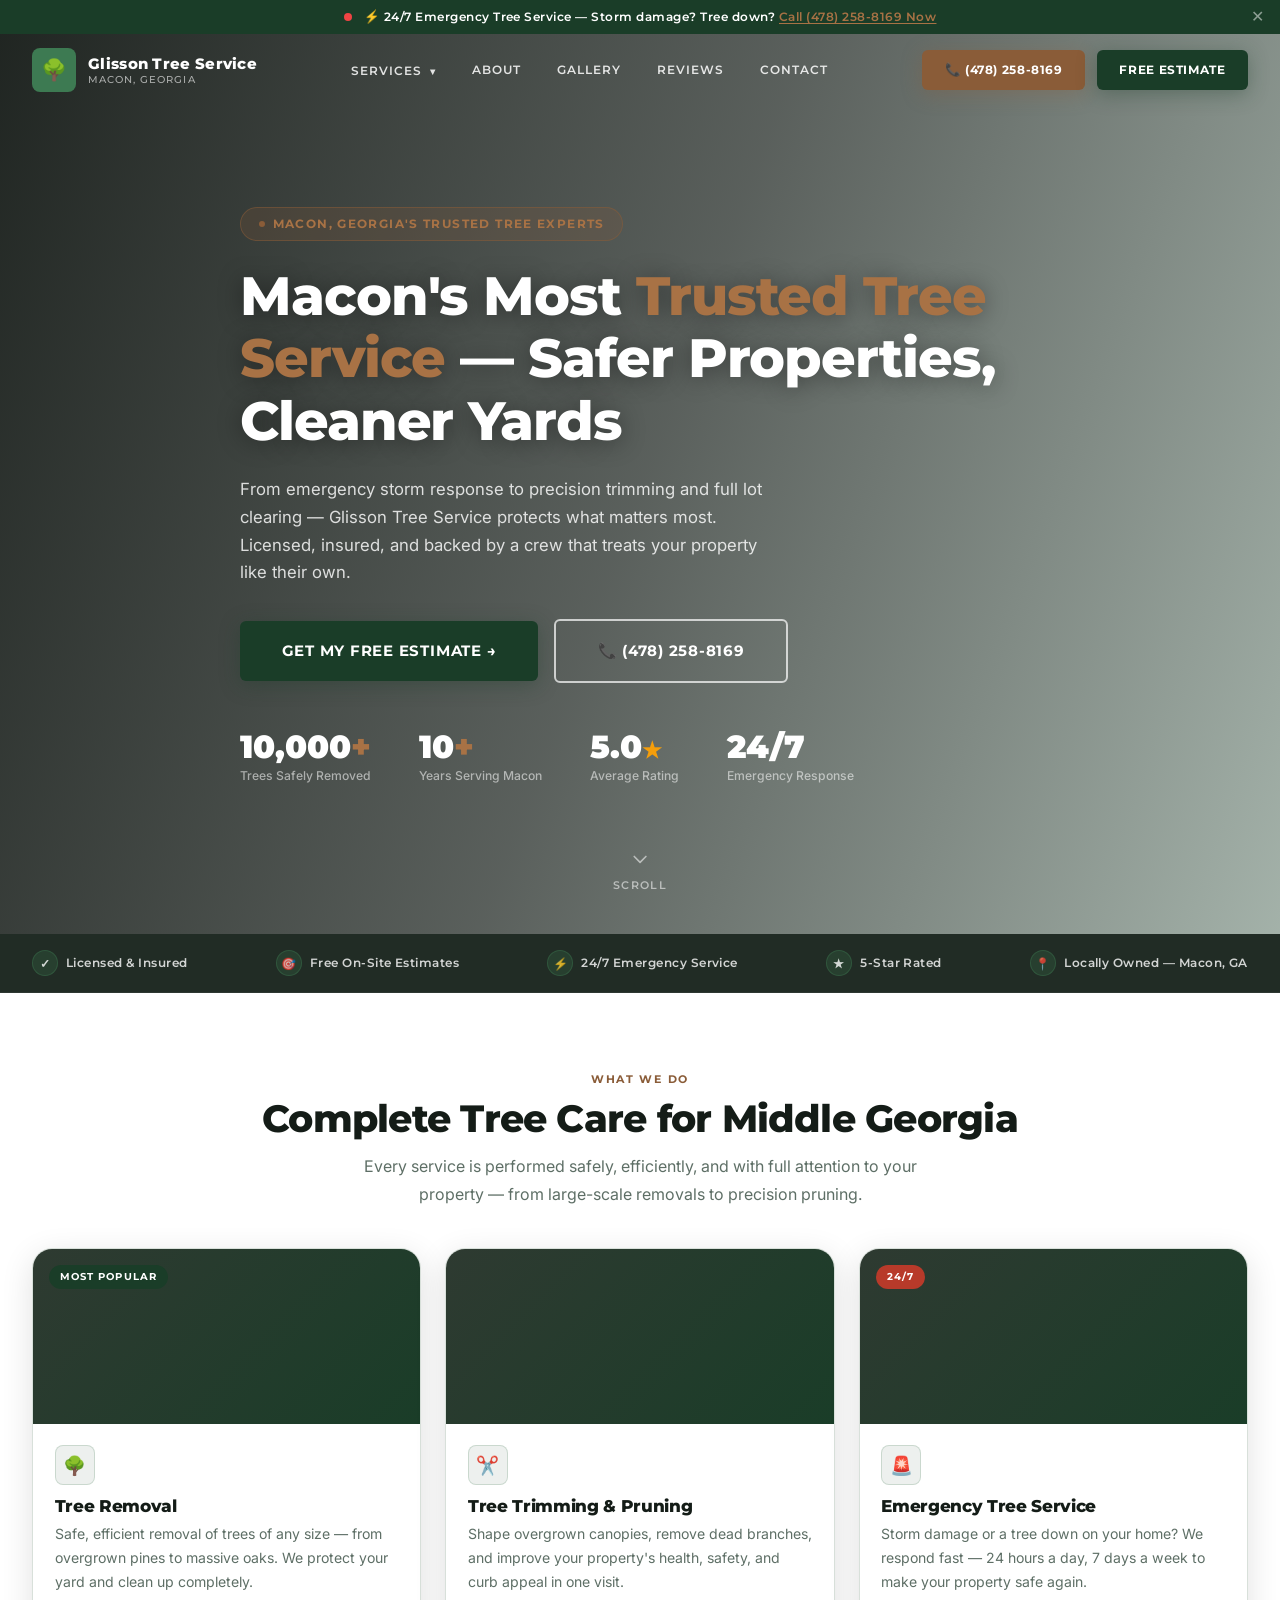
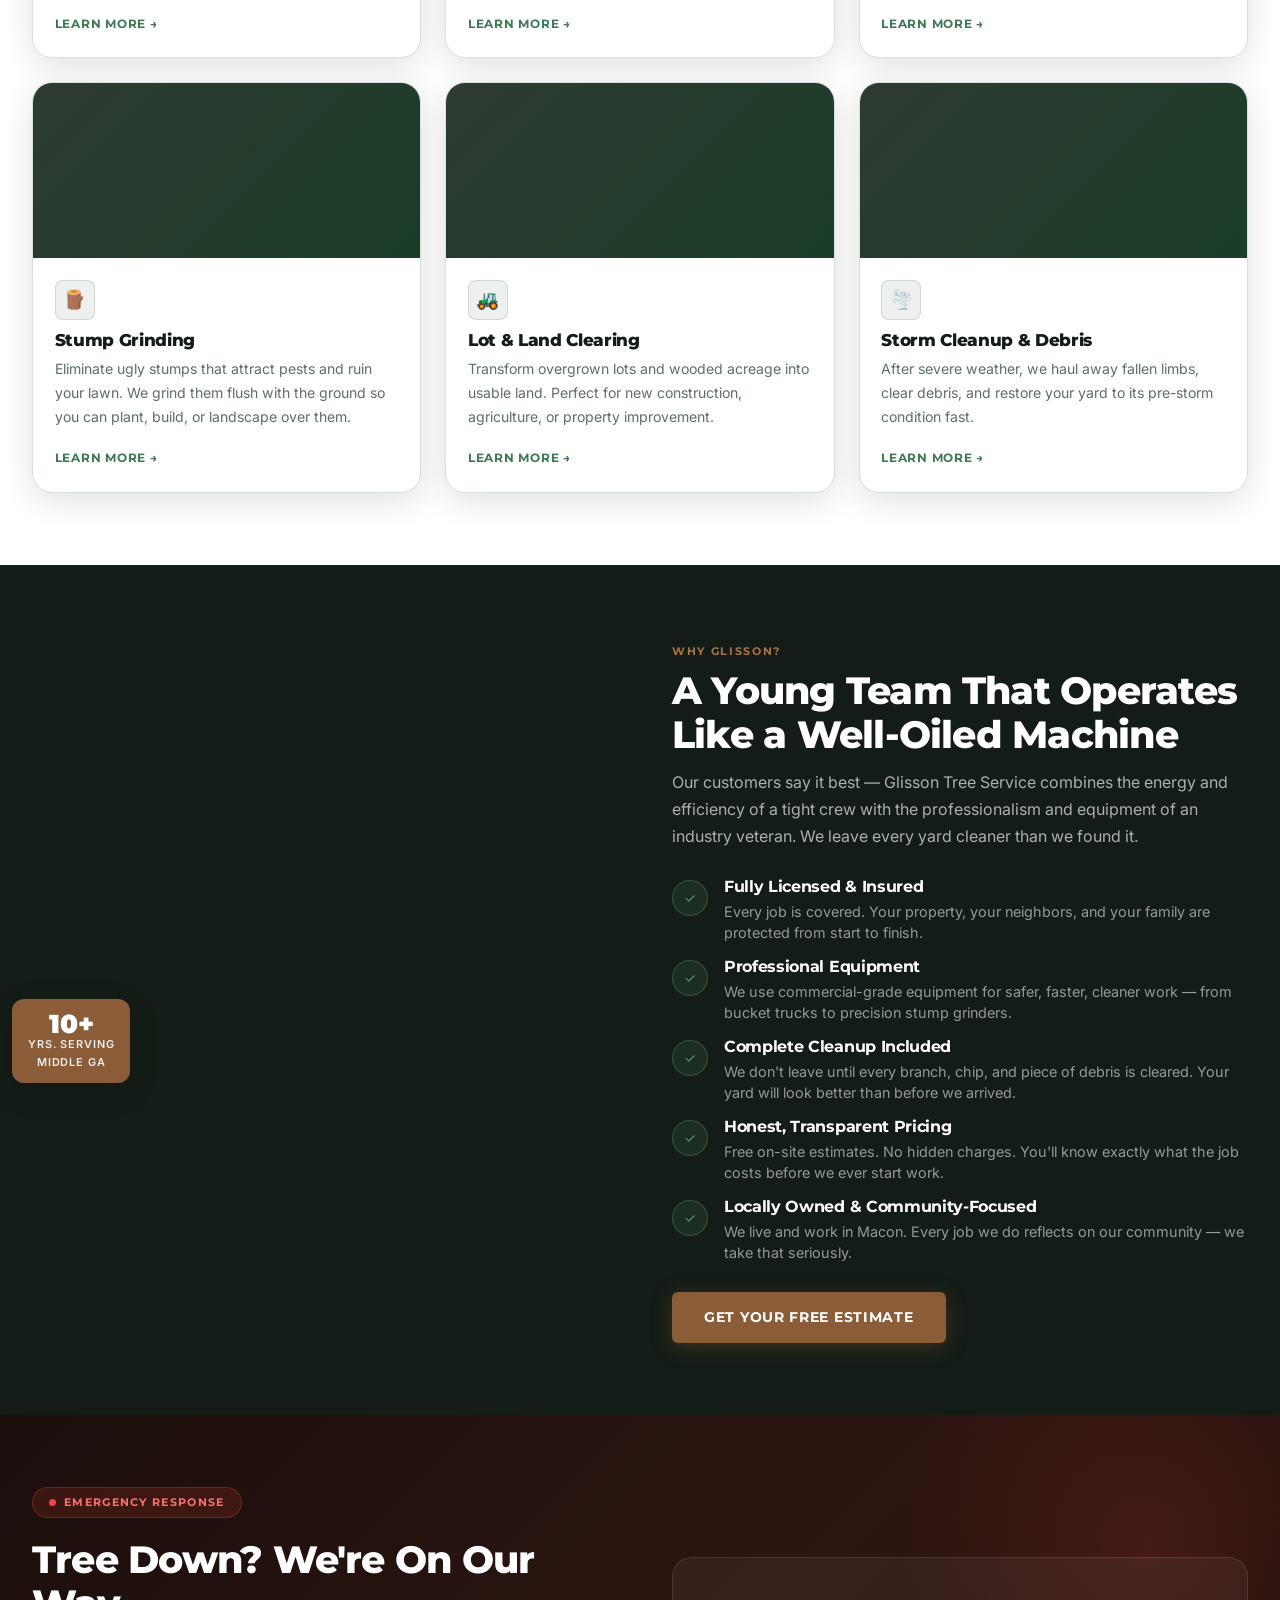
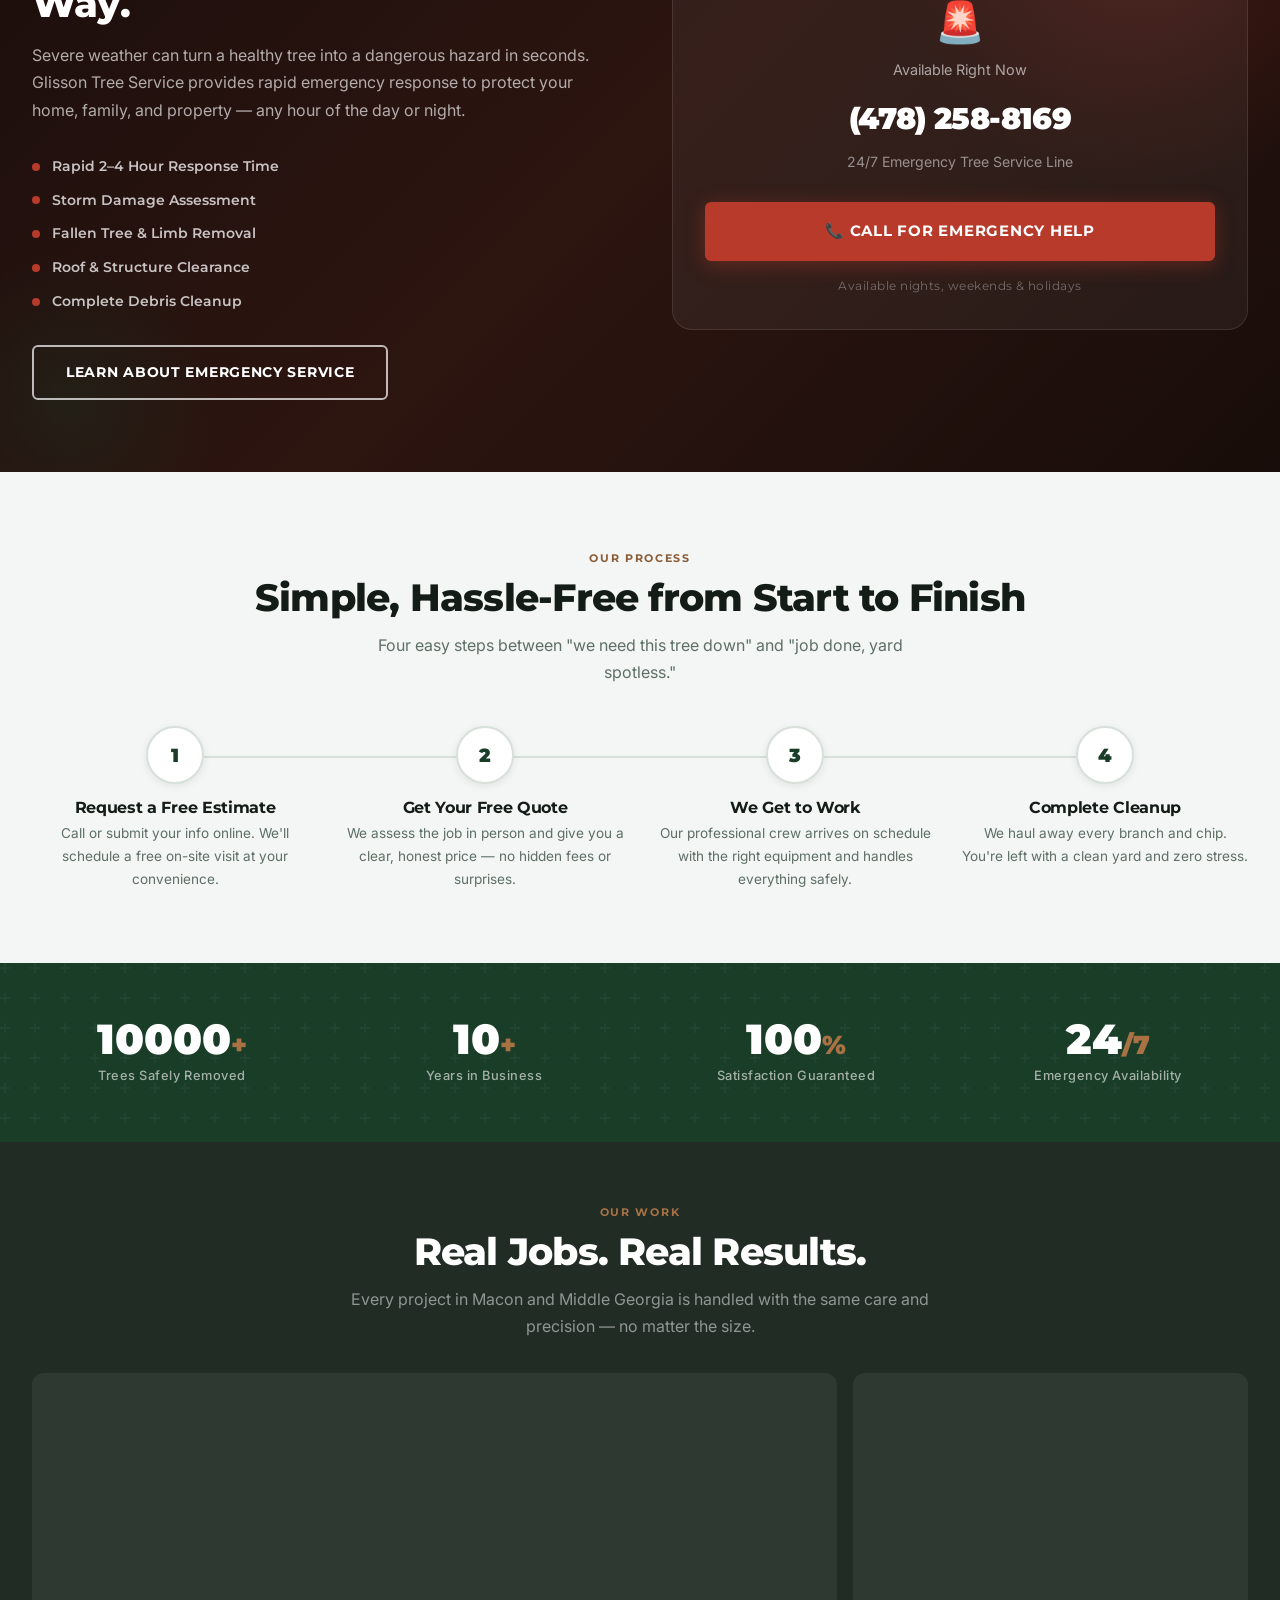
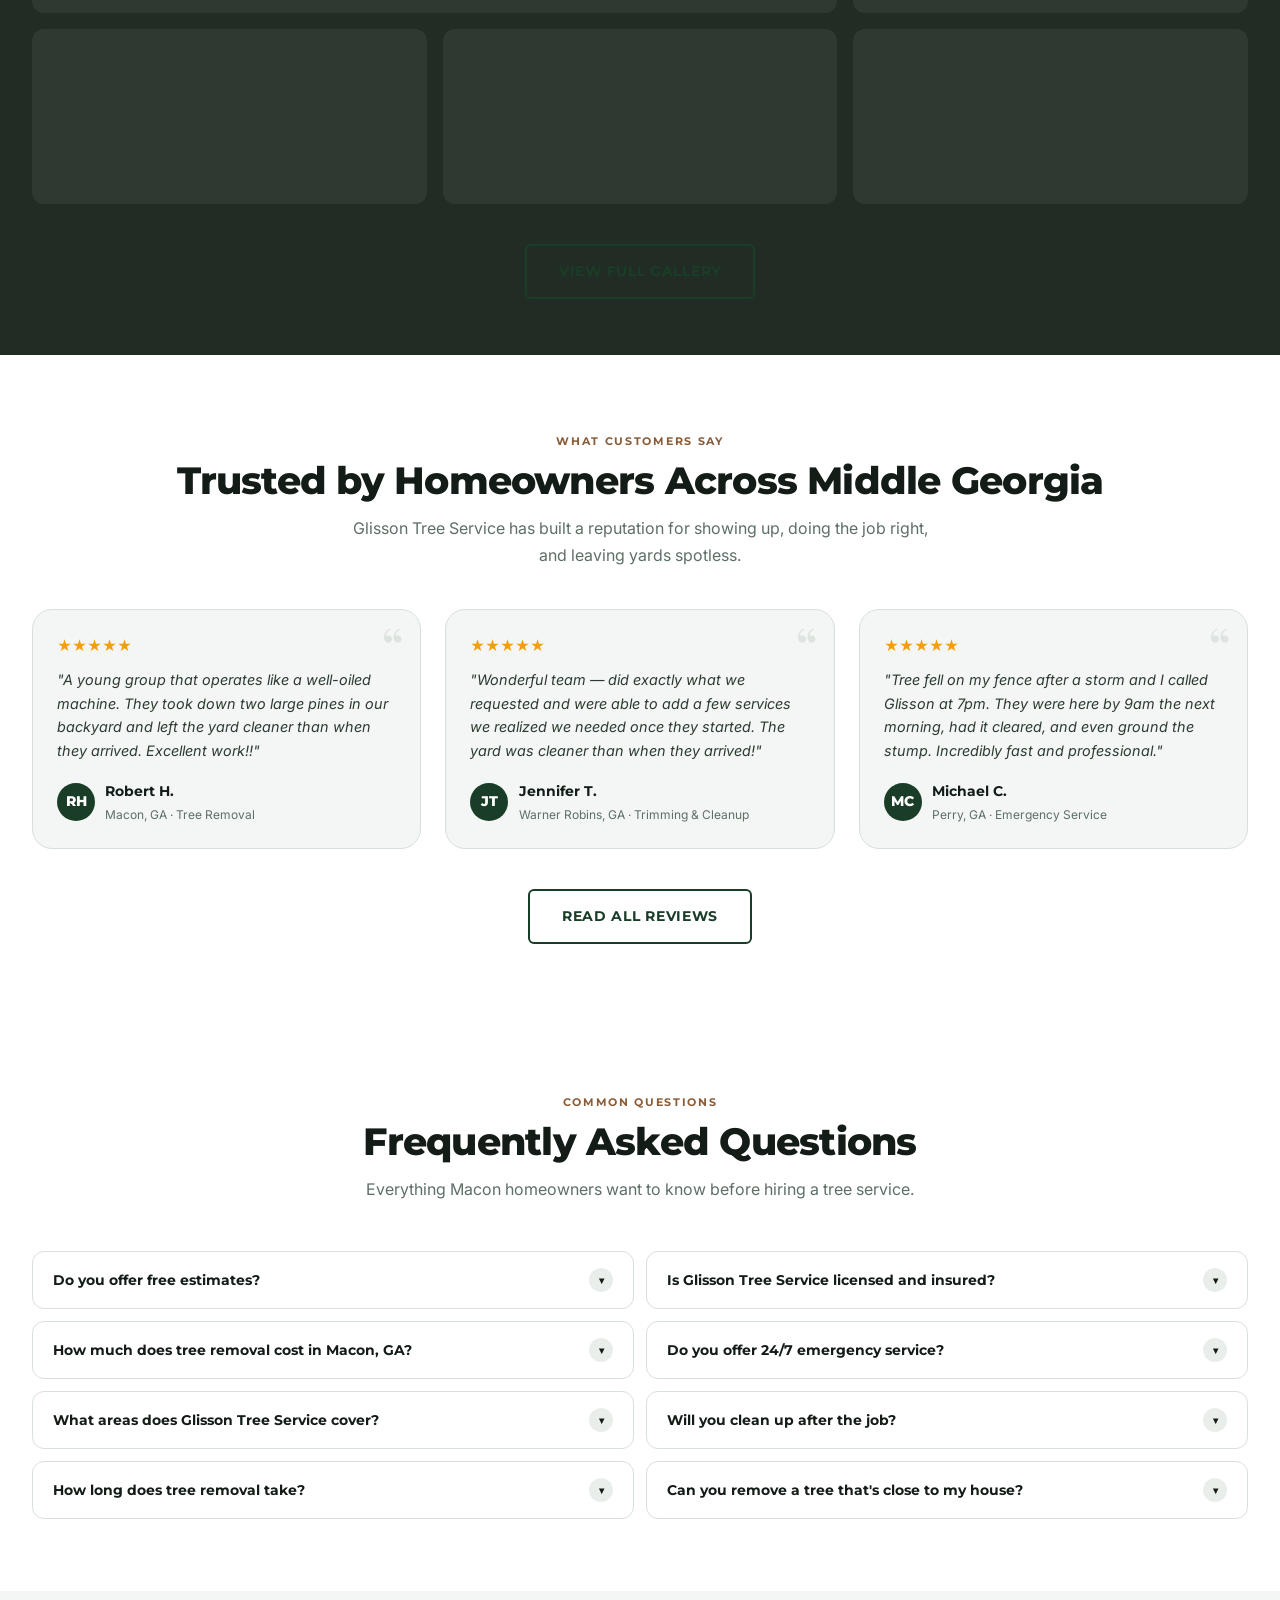
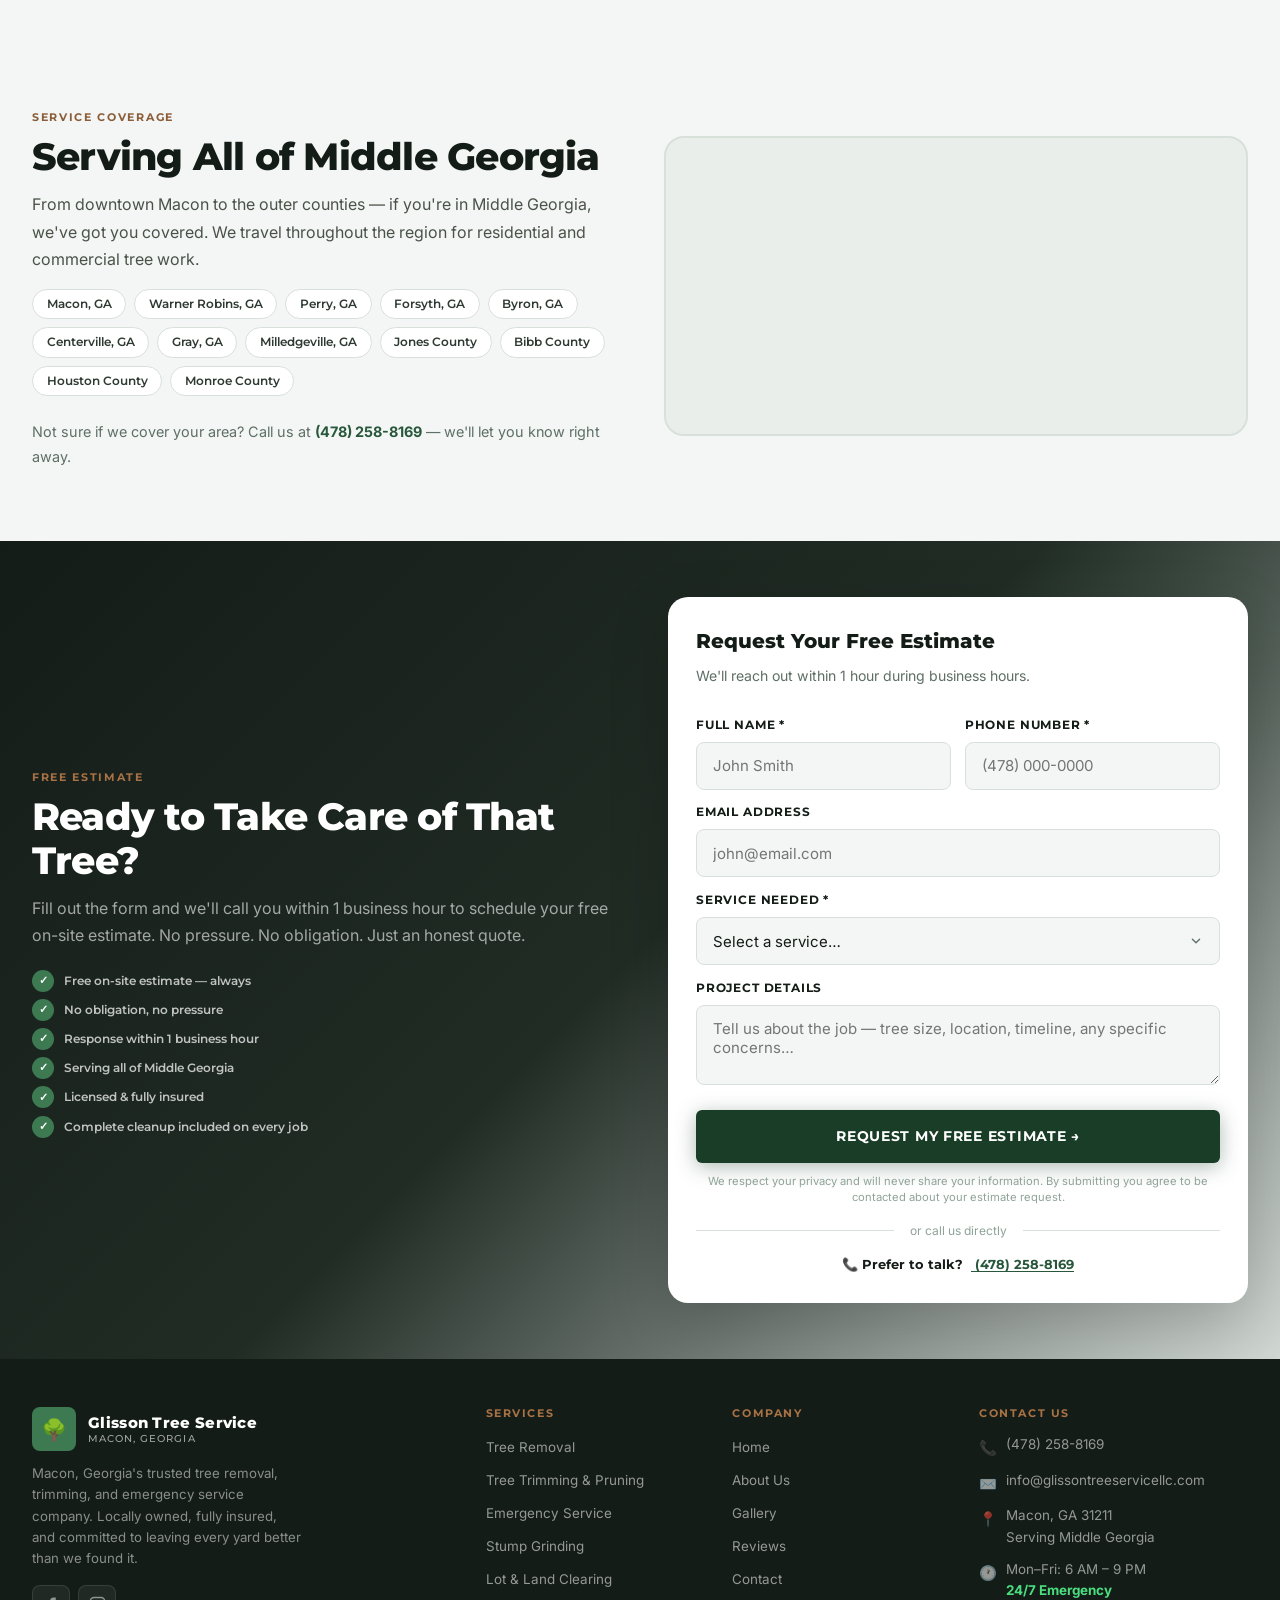
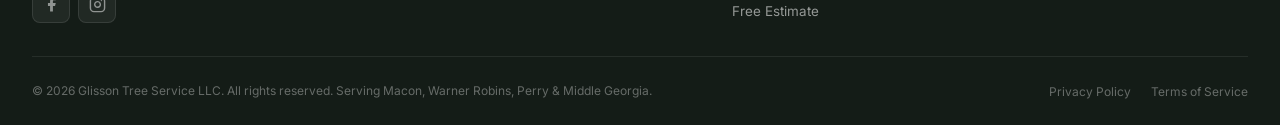
==== index.html @ 8ba515f8 "Update stats: 10+ years in business, 10,000+ trees removed Co-Authored-By: Claude Sonnet 4.6 <norepl" ====
<!DOCTYPE html>
<html lang="en">
<head>
  <meta charset="UTF-8" />
  <meta name="viewport" content="width=device-width, initial-scale=1.0" />
  <title>Glisson Tree Service | Macon GA Tree Removal & Trimming</title>
  <meta name="description" content="Macon GA's trusted tree removal, trimming, stump grinding & 24/7 emergency service. Licensed & insured. Free estimates. Call (478) 258-8169." />
  <meta name="keywords" content="tree service Macon GA, tree removal Macon, tree trimming Macon Georgia, stump grinding Macon, emergency tree service Macon, lot clearing Macon GA, Glisson Tree Service" />
  <link rel="canonical" href="https://glissontreeservicellc.com/" />

  <!-- Open Graph -->
  <meta property="og:title"       content="Glisson Tree Service | Macon, GA" />
  <meta property="og:description" content="Expert tree removal, trimming, stump grinding & 24/7 emergency service across Macon and Middle Georgia. Free estimates." />
  <meta property="og:type"        content="website" />
  <meta property="og:url"         content="https://glissontreeservicellc.com/" />
  <meta property="og:image"       content="https://images.unsplash.com/photo-1441974231531-c6227db76b6e?auto=format&fit=crop&w=1200&q=80" />

  <!-- Preconnect & Preload -->
  <link rel="preconnect" href="https://fonts.googleapis.com" />
  <link rel="preconnect" href="https://fonts.gstatic.com" crossorigin />
  <link rel="preconnect" href="https://images.unsplash.com" />
  <link rel="preload" as="image" href="https://images.unsplash.com/photo-1441974231531-c6227db76b6e?auto=format&fit=crop&w=1920&q=80" />
  <link href="https://fonts.googleapis.com/css2?family=Montserrat:wght@400;500;600;700;800;900&family=Inter:wght@300;400;500;600&family=Playfair+Display:ital,wght@0,700;1,700&display=swap" rel="stylesheet" />
  <link rel="stylesheet" href="styles.css" />

  <!-- Favicon -->
  <link rel="icon" href="data:image/svg+xml,<svg xmlns='http://www.w3.org/2000/svg' viewBox='0 0 32 32'><rect width='32' height='32' rx='6' fill='%231a3d28'/><text y='24' x='5' font-size='22'>🌳</text></svg>" />

  <!-- LocalBusiness + FAQ Schema -->
  <script type="application/ld+json">
  {
    "@context": "https://schema.org",
    "@graph": [
      {
        "@type": "LocalBusiness",
        "@id": "https://glissontreeservicellc.com/#business",
        "name": "Glisson Tree Service",
        "description": "Professional tree removal, trimming, stump grinding, lot clearing, and 24/7 emergency tree service serving Macon, Georgia and surrounding Middle Georgia communities.",
        "telephone": "+14782588169",
        "email": "info@glissontreeservicellc.com",
        "url": "https://glissontreeservicellc.com",
        "address": {
          "@type": "PostalAddress",
          "addressLocality": "Macon",
          "addressRegion": "GA",
          "postalCode": "31211",
          "addressCountry": "US"
        },
        "geo": { "@type": "GeoCoordinates", "latitude": 32.8407, "longitude": -83.6324 },
        "areaServed": ["Macon, GA","Warner Robins, GA","Perry, GA","Forsyth, GA","Byron, GA","Centerville, GA","Jones County, GA","Bibb County, GA","Houston County, GA","Monroe County, GA"],
        "openingHoursSpecification": [
          {"@type": "OpeningHoursSpecification","dayOfWeek":["Monday","Tuesday","Wednesday","Thursday","Friday"],"opens":"06:00","closes":"21:00"}
        ],
        "priceRange": "$$",
        "aggregateRating": { "@type": "AggregateRating", "ratingValue": "5.0", "reviewCount": "47", "bestRating": "5" },
        "hasOfferCatalog": {
          "@type": "OfferCatalog",
          "name": "Tree Services",
          "itemListElement": [
            {"@type":"Offer","itemOffered":{"@type":"Service","name":"Tree Removal","url":"https://glissontreeservicellc.com/tree-removal.html"}},
            {"@type":"Offer","itemOffered":{"@type":"Service","name":"Tree Trimming & Pruning","url":"https://glissontreeservicellc.com/tree-trimming.html"}},
            {"@type":"Offer","itemOffered":{"@type":"Service","name":"Emergency Tree Service","url":"https://glissontreeservicellc.com/emergency-tree-service.html"}},
            {"@type":"Offer","itemOffered":{"@type":"Service","name":"Stump Grinding","url":"https://glissontreeservicellc.com/stump-grinding.html"}},
            {"@type":"Offer","itemOffered":{"@type":"Service","name":"Lot & Land Clearing","url":"https://glissontreeservicellc.com/lot-clearing.html"}}
          ]
        }
      },
      {
        "@type": "FAQPage",
        "mainEntity": [
          {"@type":"Question","name":"Does Glisson Tree Service offer free estimates?","acceptedAnswer":{"@type":"Answer","text":"Yes! All estimates are completely free with no obligation. We come to your property, assess the job, and provide an honest quote."}},
          {"@type":"Question","name":"Is Glisson Tree Service licensed and insured?","acceptedAnswer":{"@type":"Answer","text":"Yes, Glisson Tree Service is fully licensed and insured. Your property and family are fully protected on every job."}},
          {"@type":"Question","name":"Do you offer 24/7 emergency tree service?","acceptedAnswer":{"@type":"Answer","text":"Yes! We provide 24/7 emergency tree service for storm damage, fallen trees, and hazardous situations. Call (478) 258-8169 any time."}},
          {"@type":"Question","name":"What areas do you serve?","acceptedAnswer":{"@type":"Answer","text":"We serve Macon, Warner Robins, Perry, Forsyth, Byron, Centerville, and surrounding Bibb, Houston, Monroe, and Jones County communities."}},
          {"@type":"Question","name":"How much does tree removal cost in Macon GA?","acceptedAnswer":{"@type":"Answer","text":"Tree removal costs vary based on tree size, location, and accessibility. We offer free on-site estimates so you always get a fair, accurate price before any work begins."}}
        ]
      }
    ]
  }
  </script>
</head>
<body>

  <!-- Announcement Bar -->
  <div class="ann-bar" role="banner">
    <div class="ann-bar-inner">
      <span class="ann-emergency-dot"></span>
      <span>⚡ 24/7 Emergency Tree Service — Storm damage? Tree down? <a href="tel:+14782588169">Call (478) 258-8169 Now</a></span>
    </div>
    <button class="ann-bar-dismiss" aria-label="Dismiss announcement">✕</button>
  </div>

  <!-- Navigation -->
  <nav class="nav ann-visible" role="navigation" aria-label="Main navigation">
    <div class="nav-inner">
      <a href="index.html" class="nav-logo" aria-label="Glisson Tree Service home">
        <div class="logo-mark">🌳</div>
        <div class="logo-text">Glisson Tree Service<span>Macon, Georgia</span></div>
      </a>
      <div class="nav-links">
        <div class="nav-dropdown">
          <a href="#services" class="nav-link">Services <span class="nav-chevron">▾</span></a>
          <div class="nav-dropdown-menu">
            <a href="tree-removal.html"><span class="drop-icon">🌳</span> Tree Removal</a>
            <a href="tree-trimming.html"><span class="drop-icon">✂️</span> Tree Trimming & Pruning</a>
            <a href="emergency-tree-service.html"><span class="drop-icon">🚨</span> Emergency Tree Service</a>
            <div class="drop-divider"></div>
            <a href="stump-grinding.html"><span class="drop-icon">🪵</span> Stump Grinding</a>
            <a href="lot-clearing.html"><span class="drop-icon">🚜</span> Lot & Land Clearing</a>
          </div>
        </div>
        <a href="about.html" class="nav-link">About</a>
        <a href="gallery.html" class="nav-link">Gallery</a>
        <a href="reviews.html" class="nav-link">Reviews</a>
        <a href="contact.html" class="nav-link">Contact</a>
      </div>
      <div class="nav-cta">
        <a href="tel:+14782588169" class="btn btn-call btn-sm">📞 (478) 258-8169</a>
        <a href="#quote" class="btn btn-primary btn-sm">Free Estimate</a>
      </div>
      <button class="hamburger" aria-label="Open menu" aria-expanded="false">
        <span></span><span></span><span></span>
      </button>
    </div>
  </nav>

  <!-- Mobile Menu -->
  <div class="mobile-menu" role="dialog" aria-label="Navigation menu">
    <button class="mobile-menu-close" aria-label="Close menu">✕</button>
    <a href="index.html">Home</a>
    <div class="mobile-menu-divider"></div>
    <div class="mobile-menu-services">
      <a href="tree-removal.html">Tree Removal</a>
      <a href="tree-trimming.html">Tree Trimming</a>
      <a href="emergency-tree-service.html">Emergency Service</a>
      <a href="stump-grinding.html">Stump Grinding</a>
      <a href="lot-clearing.html">Lot Clearing</a>
    </div>
    <div class="mobile-menu-divider"></div>
    <a href="about.html">About</a>
    <a href="gallery.html">Gallery</a>
    <a href="reviews.html">Reviews</a>
    <a href="contact.html">Contact</a>
    <div class="mobile-menu-divider"></div>
    <a href="tel:+14782588169" class="btn btn-call">📞 (478) 258-8169</a>
    <a href="#quote" class="btn btn-primary">Get Free Estimate</a>
  </div>

  <!-- Sticky Mobile Bar -->
  <div class="sticky-mobile" aria-label="Quick contact bar">
    <a href="tel:+14782588169" class="btn btn-call">📞 Call Now</a>
    <a href="#quote"           class="btn btn-primary">Free Estimate →</a>
  </div>

  <main>

  <!-- ═══════ HERO ═══════ -->
  <section class="hero" aria-label="Hero — Glisson Tree Service">
    <div class="hero-bg" style="background-image:url('https://images.unsplash.com/photo-1441974231531-c6227db76b6e?auto=format&fit=crop&w=1920&q=80')"></div>
    <div class="hero-overlay"></div>
    <div class="hero-content">
      <div class="hero-badge">Macon, Georgia's Trusted Tree Experts</div>
      <h1>Macon's Most <em>Trusted Tree Service</em> — Safer Properties, Cleaner Yards</h1>
      <p class="hero-sub">From emergency storm response to precision trimming and full lot clearing — Glisson Tree Service protects what matters most. Licensed, insured, and backed by a crew that treats your property like their own.</p>
      <div class="hero-actions">
        <a href="#quote" class="btn btn-primary btn-lg">Get My Free Estimate →</a>
        <a href="tel:+14782588169" class="btn btn-outline btn-lg">📞 (478) 258-8169</a>
      </div>
      <div class="hero-stats">
        <div>
          <div class="stat-num">10,000<span style="color:var(--bark-light)">+</span></div>
          <div class="stat-label">Trees Safely Removed</div>
        </div>
        <div>
          <div class="stat-num">10<span style="color:var(--bark-light)">+</span></div>
          <div class="stat-label">Years Serving Macon</div>
        </div>
        <div>
          <div class="stat-num">5.0<span style="font-size:1.4rem;color:#f59e0b">★</span></div>
          <div class="stat-label">Average Rating</div>
        </div>
        <div>
          <div class="stat-num">24/7</div>
          <div class="stat-label">Emergency Response</div>
        </div>
      </div>
    </div>
    <div class="hero-scroll" aria-hidden="true">
      <svg fill="none" viewBox="0 0 24 24" stroke="currentColor"><path stroke-linecap="round" stroke-linejoin="round" stroke-width="2" d="M19 9l-7 7-7-7"/></svg>
      Scroll
    </div>
  </section>

  <!-- ═══════ TRUST BAR ═══════ -->
  <div class="trust-bar" role="region" aria-label="Trust signals">
    <div class="trust-bar-inner">
      <div class="trust-item"><div class="trust-item-icon">✓</div> Licensed &amp; Insured</div>
      <div class="trust-item"><div class="trust-item-icon">🎯</div> Free On-Site Estimates</div>
      <div class="trust-item"><div class="trust-item-icon">⚡</div> 24/7 Emergency Service</div>
      <div class="trust-item"><div class="trust-item-icon">★</div> 5-Star Rated</div>
      <div class="trust-item"><div class="trust-item-icon">📍</div> Locally Owned — Macon, GA</div>
    </div>
  </div>

  <!-- ═══════ SERVICES OVERVIEW ═══════ -->
  <section class="section" id="services">
    <div class="container">
      <div class="section-center reveal">
        <span class="section-label">What We Do</span>
        <h2 class="section-title">Complete Tree Care for Middle Georgia</h2>
        <p class="section-sub">Every service is performed safely, efficiently, and with full attention to your property — from large-scale removals to precision pruning.</p>
      </div>
      <div class="services-grid">

        <div class="service-card reveal reveal-delay-1">
          <div class="service-card-img">
            <span class="service-card-badge">Most Popular</span>
            <img src="https://images.unsplash.com/photo-1448375240586-882707db888b?auto=format&fit=crop&w=800&q=80" alt="Professional tree removal Macon GA" loading="lazy" onerror="this.style.opacity='0'" />
          </div>
          <div class="service-card-body">
            <div class="service-icon">🌳</div>
            <h3>Tree Removal</h3>
            <p>Safe, efficient removal of trees of any size — from overgrown pines to massive oaks. We protect your yard and clean up completely.</p>
            <a href="tree-removal.html" class="card-link">Learn More →</a>
          </div>
        </div>

        <div class="service-card reveal reveal-delay-2">
          <div class="service-card-img">
            <img src="https://images.unsplash.com/photo-1416879595882-3373a0480b5b?auto=format&fit=crop&w=800&q=80" alt="Tree trimming and pruning Macon GA" loading="lazy" onerror="this.style.opacity='0'" />
          </div>
          <div class="service-card-body">
            <div class="service-icon">✂️</div>
            <h3>Tree Trimming & Pruning</h3>
            <p>Shape overgrown canopies, remove dead branches, and improve your property's health, safety, and curb appeal in one visit.</p>
            <a href="tree-trimming.html" class="card-link">Learn More →</a>
          </div>
        </div>

        <div class="service-card reveal reveal-delay-3">
          <div class="service-card-img">
            <span class="service-card-badge" style="background:var(--emergency)">24/7</span>
            <img src="https://images.unsplash.com/photo-1500382017468-9049fed747ef?auto=format&fit=crop&w=800&q=80" alt="Emergency tree service Macon GA" loading="lazy" onerror="this.style.opacity='0'" />
          </div>
          <div class="service-card-body">
            <div class="service-icon">🚨</div>
            <h3>Emergency Tree Service</h3>
            <p>Storm damage or a tree down on your home? We respond fast — 24 hours a day, 7 days a week to make your property safe again.</p>
            <a href="emergency-tree-service.html" class="card-link">Learn More →</a>
          </div>
        </div>

        <div class="service-card reveal reveal-delay-1">
          <div class="service-card-img">
            <img src="https://images.unsplash.com/photo-1570129477492-45c003edd2be?auto=format&fit=crop&w=800&q=80" alt="Stump grinding service Macon GA" loading="lazy" onerror="this.style.opacity='0'" />
          </div>
          <div class="service-card-body">
            <div class="service-icon">🪵</div>
            <h3>Stump Grinding</h3>
            <p>Eliminate ugly stumps that attract pests and ruin your lawn. We grind them flush with the ground so you can plant, build, or landscape over them.</p>
            <a href="stump-grinding.html" class="card-link">Learn More →</a>
          </div>
        </div>

        <div class="service-card reveal reveal-delay-2">
          <div class="service-card-img">
            <img src="https://images.unsplash.com/photo-1568605114967-8130f3a36994?auto=format&fit=crop&w=800&q=80" alt="Lot clearing land clearing Macon GA" loading="lazy" onerror="this.style.opacity='0'" />
          </div>
          <div class="service-card-body">
            <div class="service-icon">🚜</div>
            <h3>Lot & Land Clearing</h3>
            <p>Transform overgrown lots and wooded acreage into usable land. Perfect for new construction, agriculture, or property improvement.</p>
            <a href="lot-clearing.html" class="card-link">Learn More →</a>
          </div>
        </div>

        <div class="service-card reveal reveal-delay-3">
          <div class="service-card-img">
            <img src="https://images.unsplash.com/photo-1582268611958-ebfd161ef9cf?auto=format&fit=crop&w=800&q=80" alt="Storm cleanup and debris removal Macon GA" loading="lazy" onerror="this.style.opacity='0'" />
          </div>
          <div class="service-card-body">
            <div class="service-icon">🌪️</div>
            <h3>Storm Cleanup & Debris</h3>
            <p>After severe weather, we haul away fallen limbs, clear debris, and restore your yard to its pre-storm condition fast.</p>
            <a href="emergency-tree-service.html" class="card-link">Learn More →</a>
          </div>
        </div>

      </div>
    </div>
  </section>

  <!-- ═══════ WHY GLISSON ═══════ -->
  <section class="section why-section" id="why">
    <div class="container">
      <div class="why-grid">
        <div class="why-img-stack reveal-left">
          <div class="why-img-main">
            <img src="https://images.unsplash.com/photo-1512917774080-9991f1c4c750?auto=format&fit=crop&w=900&q=80" alt="Professional tree service Macon Georgia" loading="lazy" onerror="this.style.opacity='0'" />
          </div>
          <div class="why-img-accent">
            <img src="https://images.unsplash.com/photo-1560184897-ae75f418493e?auto=format&fit=crop&w=600&q=80" alt="Tree service crew at work" loading="lazy" onerror="this.style.opacity='0'" />
          </div>
          <div class="why-years-badge">
            <div class="why-years-num">10+</div>
            <div class="why-years-text">Yrs. Serving<br>Middle GA</div>
          </div>
        </div>
        <div class="why-content reveal reveal-delay-1">
          <span class="section-label">Why Glisson?</span>
          <h2 class="section-title">A Young Team That Operates Like a Well-Oiled Machine</h2>
          <p>Our customers say it best — Glisson Tree Service combines the energy and efficiency of a tight crew with the professionalism and equipment of an industry veteran. We leave every yard cleaner than we found it.</p>
          <div class="why-list">
            <div class="why-item">
              <div class="why-check">✓</div>
              <div class="why-item-text">
                <h4>Fully Licensed & Insured</h4>
                <p>Every job is covered. Your property, your neighbors, and your family are protected from start to finish.</p>
              </div>
            </div>
            <div class="why-item">
              <div class="why-check">✓</div>
              <div class="why-item-text">
                <h4>Professional Equipment</h4>
                <p>We use commercial-grade equipment for safer, faster, cleaner work — from bucket trucks to precision stump grinders.</p>
              </div>
            </div>
            <div class="why-item">
              <div class="why-check">✓</div>
              <div class="why-item-text">
                <h4>Complete Cleanup Included</h4>
                <p>We don't leave until every branch, chip, and piece of debris is cleared. Your yard will look better than before we arrived.</p>
              </div>
            </div>
            <div class="why-item">
              <div class="why-check">✓</div>
              <div class="why-item-text">
                <h4>Honest, Transparent Pricing</h4>
                <p>Free on-site estimates. No hidden charges. You'll know exactly what the job costs before we ever start work.</p>
              </div>
            </div>
            <div class="why-item">
              <div class="why-check">✓</div>
              <div class="why-item-text">
                <h4>Locally Owned & Community-Focused</h4>
                <p>We live and work in Macon. Every job we do reflects on our community — we take that seriously.</p>
              </div>
            </div>
          </div>
          <a href="#quote" class="btn btn-bark">Get Your Free Estimate</a>
        </div>
      </div>
    </div>
  </section>

  <!-- ═══════ EMERGENCY SECTION ═══════ -->
  <section class="section emergency-section" id="emergency" aria-label="Emergency tree service">
    <div class="container">
      <div class="emergency-inner">
        <div class="emergency-content reveal">
          <div class="emergency-badge"><span class="emergency-pulse"></span> Emergency Response</div>
          <h2>Tree Down? We're On Our Way.</h2>
          <p>Severe weather can turn a healthy tree into a dangerous hazard in seconds. Glisson Tree Service provides rapid emergency response to protect your home, family, and property — any hour of the day or night.</p>
          <div class="emergency-features">
            <div class="emergency-feature"><span class="emergency-feature-dot"></span> Rapid 2–4 Hour Response Time</div>
            <div class="emergency-feature"><span class="emergency-feature-dot"></span> Storm Damage Assessment</div>
            <div class="emergency-feature"><span class="emergency-feature-dot"></span> Fallen Tree & Limb Removal</div>
            <div class="emergency-feature"><span class="emergency-feature-dot"></span> Roof & Structure Clearance</div>
            <div class="emergency-feature"><span class="emergency-feature-dot"></span> Complete Debris Cleanup</div>
          </div>
          <a href="emergency-tree-service.html" class="btn btn-outline">Learn About Emergency Service</a>
        </div>
        <div class="emergency-cta-box reveal reveal-delay-2">
          <div class="emergency-clock">🚨</div>
          <p style="color:rgba(255,255,255,0.6); font-size:0.9rem; margin-bottom:0">Available Right Now</p>
          <div class="emergency-number"><a href="tel:+14782588169">(478) 258-8169</a></div>
          <p class="emergency-sub">24/7 Emergency Tree Service Line</p>
          <a href="tel:+14782588169" class="btn btn-emergency btn-lg" style="width:100%;justify-content:center">📞 Call for Emergency Help</a>
          <p style="color:rgba(255,255,255,0.35);font-size:0.72rem;margin-top:1rem;font-family:'Montserrat',sans-serif;letter-spacing:0.04em">Available nights, weekends & holidays</p>
        </div>
      </div>
    </div>
  </section>

  <!-- ═══════ HOW IT WORKS ═══════ -->
  <section class="section process-section" id="process">
    <div class="container">
      <div class="section-center reveal">
        <span class="section-label">Our Process</span>
        <h2 class="section-title">Simple, Hassle-Free from Start to Finish</h2>
        <p class="section-sub">Four easy steps between "we need this tree down" and "job done, yard spotless."</p>
      </div>
      <div class="process-grid">
        <div class="process-step reveal reveal-delay-1">
          <div class="process-num">1</div>
          <h4>Request a Free Estimate</h4>
          <p>Call or submit your info online. We'll schedule a free on-site visit at your convenience.</p>
        </div>
        <div class="process-step reveal reveal-delay-2">
          <div class="process-num">2</div>
          <h4>Get Your Free Quote</h4>
          <p>We assess the job in person and give you a clear, honest price — no hidden fees or surprises.</p>
        </div>
        <div class="process-step reveal reveal-delay-3">
          <div class="process-num">3</div>
          <h4>We Get to Work</h4>
          <p>Our professional crew arrives on schedule with the right equipment and handles everything safely.</p>
        </div>
        <div class="process-step reveal reveal-delay-4">
          <div class="process-num">4</div>
          <h4>Complete Cleanup</h4>
          <p>We haul away every branch and chip. You're left with a clean yard and zero stress.</p>
        </div>
      </div>
    </div>
  </section>

  <!-- ═══════ STATS COUNTER ═══════ -->
  <section class="stats-section" aria-label="Company statistics">
    <div class="stats-grid">
      <div class="stat-card">
        <div class="stat-num"><span class="stat-count" data-target="10000">0</span><span class="stat-suffix">+</span></div>
        <div class="stat-label">Trees Safely Removed</div>
      </div>
      <div class="stat-card">
        <div class="stat-num"><span class="stat-count" data-target="10">0</span><span class="stat-suffix">+</span></div>
        <div class="stat-label">Years in Business</div>
      </div>
      <div class="stat-card">
        <div class="stat-num"><span class="stat-count" data-target="100">0</span><span class="stat-suffix">%</span></div>
        <div class="stat-label">Satisfaction Guaranteed</div>
      </div>
      <div class="stat-card">
        <div class="stat-num"><span class="stat-count" data-target="24">0</span><span class="stat-suffix">/7</span></div>
        <div class="stat-label">Emergency Availability</div>
      </div>
    </div>
  </section>

  <!-- ═══════ GALLERY PREVIEW ═══════ -->
  <section class="section gallery-section" id="gallery">
    <div class="container">
      <div class="section-center reveal">
        <span class="section-label">Our Work</span>
        <h2 class="section-title">Real Jobs. Real Results.</h2>
        <p class="section-sub" style="color:rgba(255,255,255,0.5)">Every project in Macon and Middle Georgia is handled with the same care and precision — no matter the size.</p>
      </div>
      <div class="gallery-grid">
        <div class="gallery-item reveal">
          <img src="https://images.unsplash.com/photo-1448375240586-882707db888b?auto=format&fit=crop&w=1200&q=80" alt="Large tree removal Macon Georgia" loading="lazy" onerror="this.style.opacity='0'" />
          <div class="gallery-overlay"><span>Large Oak Removal</span></div>
        </div>
        <div class="gallery-item reveal reveal-delay-1">
          <img src="https://images.unsplash.com/photo-1416879595882-3373a0480b5b?auto=format&fit=crop&w=800&q=80" alt="Tree trimming residential Macon GA" loading="lazy" onerror="this.style.opacity='0'" />
          <div class="gallery-overlay"><span>Residential Trimming</span></div>
        </div>
        <div class="gallery-item reveal reveal-delay-2">
          <img src="https://images.unsplash.com/photo-1570129477492-45c003edd2be?auto=format&fit=crop&w=800&q=80" alt="Property cleanup after tree removal" loading="lazy" onerror="this.style.opacity='0'" />
          <div class="gallery-overlay"><span>Complete Yard Cleanup</span></div>
        </div>
        <div class="gallery-item reveal reveal-delay-3">
          <img src="https://images.unsplash.com/photo-1500382017468-9049fed747ef?auto=format&fit=crop&w=800&q=80" alt="Lot clearing Macon Georgia" loading="lazy" onerror="this.style.opacity='0'" />
          <div class="gallery-overlay"><span>Lot Clearing Project</span></div>
        </div>
        <div class="gallery-item reveal reveal-delay-4">
          <img src="https://images.unsplash.com/photo-1512917774080-9991f1c4c750?auto=format&fit=crop&w=800&q=80" alt="Storm cleanup tree service Macon" loading="lazy" onerror="this.style.opacity='0'" />
          <div class="gallery-overlay"><span>Storm Damage Cleanup</span></div>
        </div>
      </div>
      <div style="text-align:center; margin-top:2.5rem;" class="reveal">
        <a href="gallery.html" class="btn btn-outline-forest">View Full Gallery</a>
      </div>
    </div>
  </section>

  <!-- ═══════ TESTIMONIALS ═══════ -->
  <section class="section testimonials-section" id="reviews">
    <div class="container">
      <div class="section-center reveal">
        <span class="section-label">What Customers Say</span>
        <h2 class="section-title">Trusted by Homeowners Across Middle Georgia</h2>
        <p class="section-sub">Glisson Tree Service has built a reputation for showing up, doing the job right, and leaving yards spotless.</p>
      </div>
      <div class="testimonials-grid">

        <div class="testimonial-card reveal reveal-delay-1">
          <div class="stars" role="img" aria-label="5 out of 5 stars">★★★★★</div>
          <p class="testimonial-text">"A young group that operates like a well-oiled machine. They took down two large pines in our backyard and left the yard cleaner than when they arrived. Excellent work!!"</p>
          <div class="testimonial-author">
            <div class="author-avatar">RH</div>
            <div>
              <div class="author-name">Robert H.</div>
              <div class="author-detail">Macon, GA · Tree Removal</div>
            </div>
          </div>
        </div>

        <div class="testimonial-card reveal reveal-delay-2">
          <div class="stars" role="img" aria-label="5 out of 5 stars">★★★★★</div>
          <p class="testimonial-text">"Wonderful team — did exactly what we requested and were able to add a few services we realized we needed once they started. The yard was cleaner than when they arrived!"</p>
          <div class="testimonial-author">
            <div class="author-avatar">JT</div>
            <div>
              <div class="author-name">Jennifer T.</div>
              <div class="author-detail">Warner Robins, GA · Trimming & Cleanup</div>
            </div>
          </div>
        </div>

        <div class="testimonial-card reveal reveal-delay-3">
          <div class="stars" role="img" aria-label="5 out of 5 stars">★★★★★</div>
          <p class="testimonial-text">"Tree fell on my fence after a storm and I called Glisson at 7pm. They were here by 9am the next morning, had it cleared, and even ground the stump. Incredibly fast and professional."</p>
          <div class="testimonial-author">
            <div class="author-avatar">MC</div>
            <div>
              <div class="author-name">Michael C.</div>
              <div class="author-detail">Perry, GA · Emergency Service</div>
            </div>
          </div>
        </div>

      </div>
      <div style="text-align:center; margin-top:2.5rem;" class="reveal">
        <a href="reviews.html" class="btn btn-outline-forest">Read All Reviews</a>
      </div>
    </div>
  </section>

  <!-- ═══════ FAQ ═══════ -->
  <section class="section faq-section" id="faq" aria-labelledby="faq-heading">
    <div class="container">
      <div class="section-center reveal">
        <span class="section-label">Common Questions</span>
        <h2 id="faq-heading" class="section-title">Frequently Asked Questions</h2>
        <p class="section-sub">Everything Macon homeowners want to know before hiring a tree service.</p>
      </div>
      <div class="faq-grid" style="margin-top:3rem">

        <div class="faq-item">
          <button class="faq-question" aria-expanded="false">
            Do you offer free estimates?
            <span class="faq-chevron">▾</span>
          </button>
          <div class="faq-answer" role="region">
            <div class="faq-answer-inner">Yes! All estimates are completely free and there's absolutely no obligation. We come to your property, walk through the job with you, and give you an honest price before any work begins.</div>
          </div>
        </div>

        <div class="faq-item">
          <button class="faq-question" aria-expanded="false">
            Is Glisson Tree Service licensed and insured?
            <span class="faq-chevron">▾</span>
          </button>
          <div class="faq-answer" role="region">
            <div class="faq-answer-inner">Yes, fully. We carry general liability insurance and workers' compensation on every job. Your home, property, and everyone on-site is protected from start to finish.</div>
          </div>
        </div>

        <div class="faq-item">
          <button class="faq-question" aria-expanded="false">
            How much does tree removal cost in Macon, GA?
            <span class="faq-chevron">▾</span>
          </button>
          <div class="faq-answer" role="region">
            <div class="faq-answer-inner">Pricing depends on tree size, species, location, and access. Small trees typically start lower, while large hardwoods like oaks require more equipment and time. The most accurate way to get a price is our free on-site estimate — call (478) 258-8169 to schedule.</div>
          </div>
        </div>

        <div class="faq-item">
          <button class="faq-question" aria-expanded="false">
            Do you offer 24/7 emergency service?
            <span class="faq-chevron">▾</span>
          </button>
          <div class="faq-answer" role="region">
            <div class="faq-answer-inner">Absolutely. We offer 24/7 emergency tree service for storm damage, fallen trees, and hazardous situations. If a tree comes down on your home, car, or power line — call (478) 258-8169 immediately and we'll respond as fast as possible.</div>
          </div>
        </div>

        <div class="faq-item">
          <button class="faq-question" aria-expanded="false">
            What areas does Glisson Tree Service cover?
            <span class="faq-chevron">▾</span>
          </button>
          <div class="faq-answer" role="region">
            <div class="faq-answer-inner">We serve Macon, Warner Robins, Perry, Forsyth, Byron, Centerville, Gray, Milledgeville, and surrounding Bibb, Houston, Monroe, Jones, and Baldwin County communities.</div>
          </div>
        </div>

        <div class="faq-item">
          <button class="faq-question" aria-expanded="false">
            Will you clean up after the job?
            <span class="faq-chevron">▾</span>
          </button>
          <div class="faq-answer" role="region">
            <div class="faq-answer-inner">Complete cleanup is always included. We haul away all branches, logs, wood chips, and debris. Our customers consistently say their yard looks better after we leave than before we arrived.</div>
          </div>
        </div>

        <div class="faq-item">
          <button class="faq-question" aria-expanded="false">
            How long does tree removal take?
            <span class="faq-chevron">▾</span>
          </button>
          <div class="faq-answer" role="region">
            <div class="faq-answer-inner">Most residential tree removals are completed in a single day. Larger trees or complex jobs (multiple trees, tight access, etc.) may take longer. We'll give you an honest time estimate when we provide the quote.</div>
          </div>
        </div>

        <div class="faq-item">
          <button class="faq-question" aria-expanded="false">
            Can you remove a tree that's close to my house?
            <span class="faq-chevron">▾</span>
          </button>
          <div class="faq-answer" role="region">
            <div class="faq-answer-inner">Yes, this is one of our specialties. We use sectional removal techniques — cutting the tree piece by piece from the top down — to safely remove trees in tight spaces near structures, fences, and power lines.</div>
          </div>
        </div>

      </div>
    </div>
  </section>

  <!-- ═══════ SERVICE AREAS ═══════ -->
  <section class="section areas-section" id="areas">
    <div class="container">
      <div class="areas-grid">
        <div class="reveal">
          <span class="section-label">Service Coverage</span>
          <h2 class="section-title">Serving All of Middle Georgia</h2>
          <p>From downtown Macon to the outer counties — if you're in Middle Georgia, we've got you covered. We travel throughout the region for residential and commercial tree work.</p>
          <div class="area-chips">
            <span class="area-chip">Macon, GA</span>
            <span class="area-chip">Warner Robins, GA</span>
            <span class="area-chip">Perry, GA</span>
            <span class="area-chip">Forsyth, GA</span>
            <span class="area-chip">Byron, GA</span>
            <span class="area-chip">Centerville, GA</span>
            <span class="area-chip">Gray, GA</span>
            <span class="area-chip">Milledgeville, GA</span>
            <span class="area-chip">Jones County</span>
            <span class="area-chip">Bibb County</span>
            <span class="area-chip">Houston County</span>
            <span class="area-chip">Monroe County</span>
          </div>
          <p style="margin-top:1.5rem; font-size:0.9rem; color:var(--smoke)">Not sure if we cover your area? Call us at <a href="tel:+14782588169" style="color:var(--forest-mid);font-weight:700">(478) 258-8169</a> — we'll let you know right away.</p>
        </div>
        <div class="area-map reveal reveal-delay-2">
          <iframe
            src="https://www.google.com/maps/embed?pb=!1m18!1m12!1m3!1d106835.84474099636!2d-83.79447449492187!3d32.84068930000001!2m3!1f0!2f0!3f0!3m2!1i1024!2i768!4f13.1!3m3!1m2!1s0x88f3f3a8ce638071%3A0xb55f5e9a9daebd3f!2sMacon%2C%20GA!5e0!3m2!1sen!2sus!4v1749000000000"
            loading="lazy" allowfullscreen="" referrerpolicy="no-referrer-when-downgrade"
            title="Glisson Tree Service service area map — Macon GA and Middle Georgia">
          </iframe>
        </div>
      </div>
    </div>
  </section>

  <!-- ═══════ LEAD CAPTURE FORM ═══════ -->
  <section class="section form-section" id="quote" aria-labelledby="form-heading">
    <div class="container">
      <div class="form-grid">
        <div class="form-left reveal">
          <span class="section-label">Free Estimate</span>
          <h2 id="form-heading">Ready to Take Care of That Tree?</h2>
          <p>Fill out the form and we'll call you within 1 business hour to schedule your free on-site estimate. No pressure. No obligation. Just an honest quote.</p>
          <div class="form-trust">
            <div class="form-trust-item">Free on-site estimate — always</div>
            <div class="form-trust-item">No obligation, no pressure</div>
            <div class="form-trust-item">Response within 1 business hour</div>
            <div class="form-trust-item">Serving all of Middle Georgia</div>
            <div class="form-trust-item">Licensed &amp; fully insured</div>
            <div class="form-trust-item">Complete cleanup included on every job</div>
          </div>
        </div>
        <div class="form-wrapper reveal reveal-delay-1">
          <div class="contact-form">
            <div class="form-title">Request Your Free Estimate</div>
            <p class="form-subtitle">We'll reach out within 1 hour during business hours.</p>
            <form class="quote-form" action="https://formsubmit.co/ajax/codyleeglisson94@gmail.com" method="POST" novalidate>
              <input type="hidden" name="_captcha" value="false" />
              <input type="hidden" name="_template" value="table" />
              <div class="form-row">
                <div class="form-group">
                  <label for="q-name">Full Name *</label>
                  <input type="text" id="q-name" name="name" placeholder="John Smith" required autocomplete="name" />
                </div>
                <div class="form-group">
                  <label for="q-phone">Phone Number *</label>
                  <input type="tel" id="q-phone" name="phone" placeholder="(478) 000-0000" required autocomplete="tel" inputmode="tel" />
                </div>
              </div>
              <div class="form-group">
                <label for="q-email">Email Address</label>
                <input type="email" id="q-email" name="email" placeholder="john@email.com" autocomplete="email" />
              </div>
              <div class="form-group">
                <label for="q-service">Service Needed *</label>
                <select id="q-service" name="service" required>
                  <option value="" disabled selected>Select a service…</option>
                  <option value="removal">Tree Removal</option>
                  <option value="trimming">Tree Trimming &amp; Pruning</option>
                  <option value="emergency">Emergency Tree Service</option>
                  <option value="stump">Stump Grinding</option>
                  <option value="clearing">Lot &amp; Land Clearing</option>
                  <option value="storm">Storm Damage Cleanup</option>
                  <option value="multiple">Multiple Services</option>
                  <option value="other">Other / Not Sure Yet</option>
                </select>
              </div>
              <div class="form-group">
                <label for="q-details">Project Details</label>
                <textarea id="q-details" name="details" placeholder="Tell us about the job — tree size, location, timeline, any specific concerns…"></textarea>
              </div>
              <div class="form-submit-area">
                <button type="submit" class="btn btn-primary btn-lg">
                  Request My Free Estimate →
                </button>
              </div>
              <p class="form-disclaimer">We respect your privacy and will never share your information. By submitting you agree to be contacted about your estimate request.</p>
              <div class="form-or">or call us directly</div>
              <div class="form-call-alt">📞 Prefer to talk? <a href="tel:+14782588169">&nbsp;(478) 258-8169</a></div>
            </form>
            <div class="form-success">
              <div class="success-icon">🌳</div>
              <h3>Request Received!</h3>
              <p>We'll call you within 1 business hour to schedule your free on-site estimate. Talk soon!</p>
            </div>
          </div>
        </div>
      </div>
    </div>
  </section>

  </main>

  <!-- ═══════ FOOTER ═══════ -->
  <footer class="footer" role="contentinfo">
    <div class="footer-grid">
      <div class="footer-brand">
        <a href="index.html" class="nav-logo">
          <div class="logo-mark">🌳</div>
          <div class="logo-text">Glisson Tree Service<span>Macon, Georgia</span></div>
        </a>
        <p>Macon, Georgia's trusted tree removal, trimming, and emergency service company. Locally owned, fully insured, and committed to leaving every yard better than we found it.</p>
        <div class="footer-social">
          <a href="#" class="social-link" aria-label="Facebook">
            <svg viewBox="0 0 24 24" fill="currentColor"><path d="M18 2h-3a5 5 0 0 0-5 5v3H7v4h3v8h4v-8h3l1-4h-4V7a1 1 0 0 1 1-1h3z"/></svg>
          </a>
          <a href="#" class="social-link" aria-label="Instagram">
            <svg viewBox="0 0 24 24" fill="none" stroke="currentColor" stroke-width="2" stroke-linecap="round" stroke-linejoin="round"><rect x="2" y="2" width="20" height="20" rx="5"/><path d="M16 11.37A4 4 0 1 1 12.63 8 4 4 0 0 1 16 11.37z"/><line x1="17.5" y1="6.5" x2="17.51" y2="6.5"/></svg>
          </a>
        </div>
      </div>
      <div class="footer-col">
        <h4>Services</h4>
        <ul>
          <li><a href="tree-removal.html">Tree Removal</a></li>
          <li><a href="tree-trimming.html">Tree Trimming &amp; Pruning</a></li>
          <li><a href="emergency-tree-service.html">Emergency Service</a></li>
          <li><a href="stump-grinding.html">Stump Grinding</a></li>
          <li><a href="lot-clearing.html">Lot &amp; Land Clearing</a></li>
        </ul>
      </div>
      <div class="footer-col">
        <h4>Company</h4>
        <ul>
          <li><a href="index.html">Home</a></li>
          <li><a href="about.html">About Us</a></li>
          <li><a href="gallery.html">Gallery</a></li>
          <li><a href="reviews.html">Reviews</a></li>
          <li><a href="contact.html">Contact</a></li>
          <li><a href="#quote">Free Estimate</a></li>
        </ul>
      </div>
      <div class="footer-col">
        <h4>Contact Us</h4>
        <div class="footer-contact-item">
          <span class="fc-icon">📞</span>
          <div><a href="tel:+14782588169">(478) 258-8169</a></div>
        </div>
        <div class="footer-contact-item">
          <span class="fc-icon">✉️</span>
          <div>info@glissontreeservicellc.com</div>
        </div>
        <div class="footer-contact-item">
          <span class="fc-icon">📍</span>
          <div>Macon, GA 31211<br>Serving Middle Georgia</div>
        </div>
        <div class="footer-contact-item">
          <span class="fc-icon">🕐</span>
          <div>Mon–Fri: 6 AM – 9 PM<br><strong style="color:#4ade80">24/7 Emergency</strong></div>
        </div>
      </div>
    </div>
    <div class="footer-bottom">
      <p>© 2026 Glisson Tree Service LLC. All rights reserved. Serving Macon, Warner Robins, Perry &amp; Middle Georgia.</p>
      <div class="footer-links">
        <a href="#">Privacy Policy</a>
        <a href="#">Terms of Service</a>
      </div>
    </div>
  </footer>

  <!-- ═══════ CHATBOT ═══════ -->

  <script src="script.js"></script>
</body>
</html>
---- styles.css ----
/* =======================================================
   GLISSON TREE SERVICE — SHARED DESIGN SYSTEM
   ======================================================= */

/* Google Fonts loaded via <link> in each HTML page */

/* ── Variables ── */
:root {
  /* Forest Green Palette */
  --forest:           #1a3d28;
  --forest-mid:       #28573b;
  --forest-light:     #3d7a52;
  --forest-bright:    #52a06c;
  --forest-pale:      rgba(26,61,40,0.08);

  /* Bark / Warm Accent */
  --bark:             #8a5c38;
  --bark-light:       #a87245;
  --bark-pale:        rgba(138,92,56,0.12);

  /* Emergency Red */
  --emergency:        #b83a2a;
  --emergency-light:  #d94e3a;

  /* Neutrals */
  --charcoal:         #141c17;
  --charcoal-light:   #212c25;
  --charcoal-mid:     #2e3a31;
  --smoke:            #5e6f66;
  --smoke-light:      #8fa398;
  --white:            #ffffff;
  --off-white:        #f3f6f4;
  --light-gray:       #eaeeeb;
  --border:           #d8e0da;

  /* Shadows */
  --shadow-sm:        0 2px 8px rgba(0,0,0,0.08);
  --shadow-md:        0 8px 32px rgba(0,0,0,0.12);
  --shadow-lg:        0 20px 60px rgba(0,0,0,0.18);
  --shadow-forest:    0 8px 32px rgba(26,61,40,0.3);

  /* Sizing */
  --radius:           12px;
  --radius-lg:        20px;
  --transition:       all 0.3s cubic-bezier(0.4, 0, 0.2, 1);
}

/* ── Reset & Base ── */
*, *::before, *::after { box-sizing: border-box; margin: 0; padding: 0; }
html { scroll-behavior: smooth; font-size: 16px; }
body {
  font-family: 'Inter', sans-serif;
  color: var(--charcoal);
  background: var(--white);
  line-height: 1.6;
  overflow-x: hidden;
}
img { max-width: 100%; height: auto; display: block; }
a { text-decoration: none; color: inherit; }
ul { list-style: none; }

/* ── Typography ── */
h1, h2, h3, h4 {
  font-family: 'Montserrat', sans-serif;
  font-weight: 800;
  line-height: 1.15;
  letter-spacing: -0.02em;
}
h1 { font-size: clamp(2.1rem, 4.5vw, 3.4rem); }
h2 { font-size: clamp(1.65rem, 3.2vw, 2.4rem); }
h3 { font-size: clamp(1.15rem, 2vw, 1.5rem); }
h4 { font-size: 1rem; font-weight: 700; }
p  { font-size: 1rem; color: #4a5249; line-height: 1.7; }

.section-label {
  display: inline-block;
  font-family: 'Montserrat', sans-serif;
  font-size: 0.7rem;
  font-weight: 700;
  letter-spacing: 0.15em;
  text-transform: uppercase;
  color: var(--bark);
  margin-bottom: 0.5rem;
}
.section-title { margin-bottom: 0.75rem; }
.section-sub {
  font-size: 1rem;
  color: var(--smoke);
  max-width: 600px;
  margin: 0 auto;
}

/* ── Buttons ── */
.btn {
  display: inline-flex;
  align-items: center;
  gap: 0.5rem;
  padding: 0.9rem 2rem;
  border-radius: 6px;
  font-family: 'Montserrat', sans-serif;
  font-size: 0.88rem;
  font-weight: 700;
  letter-spacing: 0.05em;
  cursor: pointer;
  border: none;
  transition: var(--transition);
  text-transform: uppercase;
  white-space: nowrap;
}
.btn-primary {
  background: var(--forest);
  color: var(--white);
  box-shadow: 0 4px 20px rgba(26,61,40,0.35);
}
.btn-primary:hover {
  background: var(--forest-mid);
  transform: translateY(-2px);
  box-shadow: 0 8px 28px rgba(26,61,40,0.45);
}
.btn-bark {
  background: var(--bark);
  color: var(--white);
  box-shadow: 0 4px 20px rgba(138,92,56,0.35);
}
.btn-bark:hover {
  background: var(--bark-light);
  transform: translateY(-2px);
  box-shadow: 0 8px 28px rgba(138,92,56,0.45);
}
.btn-outline {
  background: transparent;
  color: var(--white);
  border: 2px solid rgba(255,255,255,0.7);
}
.btn-outline:hover {
  background: rgba(255,255,255,0.12);
  border-color: var(--white);
  transform: translateY(-2px);
}
.btn-outline-forest {
  background: transparent;
  color: var(--forest);
  border: 2px solid var(--forest);
}
.btn-outline-forest:hover {
  background: var(--forest);
  color: var(--white);
  transform: translateY(-2px);
}
.btn-emergency {
  background: var(--emergency);
  color: var(--white);
  box-shadow: 0 4px 20px rgba(184,58,42,0.4);
  animation: pulse-emergency 2.5s infinite;
}
.btn-emergency:hover {
  background: var(--emergency-light);
  transform: translateY(-2px);
  animation: none;
}
@keyframes pulse-emergency {
  0%, 100% { box-shadow: 0 4px 20px rgba(184,58,42,0.4); }
  50%       { box-shadow: 0 4px 32px rgba(184,58,42,0.7); }
}
.btn-call {
  background: var(--bark);
  color: var(--white);
  box-shadow: 0 4px 20px rgba(138,92,56,0.35);
}
.btn-call:hover { background: var(--bark-light); transform: translateY(-2px); }
.btn-lg  { padding: 1.1rem 2.6rem; font-size: 0.95rem; }
.btn-sm  { padding: 0.65rem 1.4rem; font-size: 0.78rem; }

/* ── Announcement Bar ── */
.ann-bar {
  background: var(--forest);
  color: var(--white);
  padding: 0.45rem 1rem;
  text-align: center;
  font-family: 'Montserrat', sans-serif;
  font-size: 0.78rem;
  font-weight: 600;
  letter-spacing: 0.04em;
  position: relative;
  z-index: 1001;
  transition: var(--transition);
}
.ann-bar a { color: var(--bark-light); text-decoration: underline; text-underline-offset: 2px; }
.ann-bar-inner {
  max-width: 1280px;
  margin: 0 auto;
  display: flex;
  align-items: center;
  justify-content: center;
  gap: 0.75rem;
}
.ann-emergency-dot {
  width: 8px; height: 8px;
  background: #ef4444;
  border-radius: 50%;
  animation: blink 1.4s infinite;
  flex-shrink: 0;
}
@keyframes blink { 0%,100%{opacity:1} 50%{opacity:0.3} }
.ann-bar-dismiss {
  position: absolute; right: 1rem; top: 50%;
  transform: translateY(-50%);
  background: none; border: none; color: rgba(255,255,255,0.5);
  cursor: pointer; font-size: 1rem; line-height: 1;
  transition: var(--transition);
}
.ann-bar-dismiss:hover { color: var(--white); }
.ann-bar.hidden { display: none; }

/* ── Navigation ── */
.nav {
  position: fixed;
  top: 0; left: 0; right: 0;
  z-index: 1000;
  padding: 1rem 0;
  transition: var(--transition);
}
.nav.ann-visible { top: 32px; }
.nav.scrolled {
  background: rgba(20,28,23,0.97);
  backdrop-filter: blur(12px);
  padding: 0.65rem 0;
  box-shadow: 0 4px 30px rgba(0,0,0,0.3);
  top: 0 !important;
}
.nav-inner {
  max-width: 1280px; margin: 0 auto;
  padding: 0 2rem;
  display: flex; align-items: center; justify-content: space-between;
}
.nav-logo {
  display: flex; align-items: center; gap: 0.75rem;
  flex-shrink: 0;
}
.logo-mark {
  width: 44px; height: 44px;
  background: var(--forest-light);
  border-radius: 8px;
  display: flex; align-items: center; justify-content: center;
  font-size: 1.3rem;
  flex-shrink: 0;
}
.logo-text {
  font-family: 'Montserrat', sans-serif;
  font-size: 0.95rem; font-weight: 800;
  color: var(--white);
  letter-spacing: 0.02em;
  line-height: 1.25;
}
.logo-text span {
  display: block;
  font-size: 0.65rem; font-weight: 500;
  color: rgba(255,255,255,0.6);
  letter-spacing: 0.1em;
  text-transform: uppercase;
}
.nav-links {
  display: flex; align-items: center; gap: 2.25rem;
}
.nav-link {
  font-family: 'Montserrat', sans-serif;
  font-size: 0.78rem; font-weight: 600;
  letter-spacing: 0.08em; text-transform: uppercase;
  color: rgba(255,255,255,0.85);
  transition: var(--transition);
  position: relative;
}
.nav-link:hover, .nav-link.active { color: var(--bark-light); }

/* Dropdown */
.nav-dropdown { position: relative; }
.nav-dropdown-menu {
  position: absolute; top: 100%; left: -1.25rem;
  background: var(--charcoal);
  border: 1px solid rgba(255,255,255,0.08);
  border-radius: var(--radius);
  min-width: 260px;
  /* padding-top bridges the gap so hover doesn't break mid-transition */
  padding: 0.75rem 0 0.5rem;
  padding-top: 1.25rem;
  box-shadow: var(--shadow-lg);
  opacity: 0; visibility: hidden; pointer-events: none;
  transform: translateY(-6px);
  transition: opacity 0.2s ease, transform 0.2s ease, visibility 0.2s;
}
.nav-dropdown:hover .nav-dropdown-menu {
  opacity: 1; visibility: visible; pointer-events: all; transform: translateY(0);
}
.nav-dropdown-menu a {
  display: flex; align-items: center; gap: 0.65rem;
  padding: 0.6rem 1.25rem;
  font-family: 'Montserrat', sans-serif;
  font-size: 0.78rem; font-weight: 600;
  color: rgba(255,255,255,0.8);
  letter-spacing: 0.03em;
  white-space: nowrap;
  transition: var(--transition);
}
.nav-dropdown-menu a:hover {
  background: rgba(255,255,255,0.05);
  color: var(--bark-light);
  padding-left: 1.5rem;
}
.nav-dropdown-menu a .drop-icon { font-size: 0.95rem; opacity: 0.8; flex-shrink: 0; }
.nav-dropdown-menu .drop-divider {
  height: 1px; background: rgba(255,255,255,0.06);
  margin: 0.3rem 0;
}
.nav-chevron {
  display: inline-block; margin-left: 4px;
  font-size: 0.6rem; transition: transform 0.2s ease;
}
.nav-dropdown:hover .nav-chevron { transform: rotate(180deg); }

.nav-cta { display: flex; align-items: center; gap: 0.75rem; }
.hamburger {
  display: none; flex-direction: column; gap: 5px;
  cursor: pointer; padding: 4px; background: none; border: none;
}
.hamburger span {
  display: block; width: 24px; height: 2px;
  background: var(--white); border-radius: 2px; transition: var(--transition);
}
.hamburger.open span:nth-child(1) { transform: translateY(7px) rotate(45deg); }
.hamburger.open span:nth-child(2) { opacity: 0; }
.hamburger.open span:nth-child(3) { transform: translateY(-7px) rotate(-45deg); }

/* ── Mobile Menu ── */
.mobile-menu {
  display: flex; position: fixed; inset: 0;
  background: var(--charcoal); z-index: 999;
  flex-direction: column; align-items: center; justify-content: center;
  gap: 0.25rem;
  opacity: 0; visibility: hidden; pointer-events: none;
  transition: opacity 0.35s ease, visibility 0.35s ease;
}
.mobile-menu.open { opacity: 1; visibility: visible; pointer-events: all; }
.mobile-menu-close {
  position: absolute; top: 1.5rem; right: 2rem;
  background: none; border: none; color: var(--white);
  font-size: 2rem; cursor: pointer; line-height: 1;
}
.mobile-menu > a {
  font-family: 'Montserrat', sans-serif;
  font-size: 1.6rem; font-weight: 800;
  color: var(--white); letter-spacing: -0.01em;
  transition: var(--transition); padding: 0.5rem 0;
}
.mobile-menu > a:hover { color: var(--bark-light); }
.mobile-menu-divider {
  width: 40px; height: 1px; background: rgba(255,255,255,0.12); margin: 0.5rem 0;
}
.mobile-menu .btn { font-size: 0.9rem; width: 260px; justify-content: center; margin-top: 0.5rem; }
.mobile-menu-services {
  display: flex; flex-direction: column; align-items: center; gap: 0.1rem;
}
.mobile-menu-services a {
  font-family: 'Montserrat', sans-serif;
  font-size: 0.9rem; font-weight: 600; letter-spacing: 0.05em;
  color: rgba(255,255,255,0.6); padding: 0.3rem 0;
  transition: var(--transition); text-transform: uppercase;
}
.mobile-menu-services a:hover { color: var(--bark-light); }

/* ── Sticky Mobile Bar ── */
.sticky-mobile {
  display: none;
  position: fixed; bottom: 0; left: 0; right: 0;
  background: var(--charcoal); z-index: 800;
  padding: 0.75rem 1rem;
  box-shadow: 0 -4px 20px rgba(0,0,0,0.25);
  gap: 0.75rem;
}
.sticky-mobile .btn { flex: 1; justify-content: center; font-size: 0.82rem; padding: 0.85rem; }

/* ── Floating Quote Button ── */
.float-quote {
  display: none;
  position: fixed; bottom: 2rem; right: 2rem;
  z-index: 700;
  background: var(--forest);
  color: var(--white);
  padding: 0.85rem 1.4rem;
  border-radius: 50px;
  font-family: 'Montserrat', sans-serif;
  font-size: 0.78rem; font-weight: 700;
  letter-spacing: 0.06em; text-transform: uppercase;
  box-shadow: var(--shadow-forest);
  transition: var(--transition);
  align-items: center; gap: 0.5rem;
  white-space: nowrap;
}
.float-quote:hover { background: var(--forest-mid); transform: translateY(-3px); }

/* ── Section Wrapper ── */
.section { padding: 4.5rem 2rem; }
.section-center { text-align: center; }
.container { max-width: 1280px; margin: 0 auto; }
.container-sm { max-width: 880px; margin: 0 auto; }

/* ── Scroll Animations ── */
.reveal {
  opacity: 0; transform: translateY(30px);
  transition: opacity 0.7s ease, transform 0.7s ease;
}
.reveal.visible { opacity: 1; transform: translateY(0); }
.reveal-left  { opacity: 0; transform: translateX(-30px); transition: opacity 0.7s ease, transform 0.7s ease; }
.reveal-right { opacity: 0; transform: translateX(30px);  transition: opacity 0.7s ease, transform 0.7s ease; }
.reveal-left.visible, .reveal-right.visible { opacity: 1; transform: translate(0); }
.reveal-delay-1 { transition-delay: 0.1s; }
.reveal-delay-2 { transition-delay: 0.2s; }
.reveal-delay-3 { transition-delay: 0.3s; }
.reveal-delay-4 { transition-delay: 0.4s; }
.reveal-delay-5 { transition-delay: 0.5s; }
.reveal-delay-6 { transition-delay: 0.6s; }

/* ── Hero ── */
.hero {
  position: relative; min-height: 100vh;
  display: flex; align-items: center; overflow: hidden;
}
.hero-bg {
  position: absolute; inset: 0;
  background-size: cover; background-position: center;
  transform: scale(1.06); transition: transform 9s ease-out;
}
.hero-bg.loaded { transform: scale(1); }
.hero-overlay {
  position: absolute; inset: 0;
  background: linear-gradient(
    110deg,
    rgba(8,14,10,0.9) 0%,
    rgba(20,28,23,0.7) 50%,
    rgba(26,61,40,0.4) 100%
  );
}
.hero-content {
  position: relative; z-index: 2;
  max-width: 1280px; margin: 0 auto;
  padding: 0 2rem; padding-top: 6.5rem; padding-bottom: 5rem;
}
.hero-badge {
  display: inline-flex; align-items: center; gap: 0.5rem;
  background: rgba(138,92,56,0.2);
  border: 1px solid rgba(138,92,56,0.5);
  border-radius: 50px;
  padding: 0.4rem 1.1rem;
  font-family: 'Montserrat', sans-serif;
  font-size: 0.72rem; font-weight: 700;
  letter-spacing: 0.12em; text-transform: uppercase;
  color: var(--bark-light); margin-bottom: 1.5rem;
}
.hero-badge::before {
  content: ''; width: 6px; height: 6px;
  background: var(--bark); border-radius: 50%;
}
.hero h1 {
  color: var(--white);
  max-width: 800px; margin-bottom: 1.5rem;
  text-shadow: 0 2px 24px rgba(0,0,0,0.4);
}
.hero h1 em { font-style: normal; color: var(--bark-light); }
.hero-sub {
  font-size: 1.05rem; color: rgba(255,255,255,0.82);
  max-width: 540px; margin-bottom: 2rem; line-height: 1.65;
}
.hero-actions {
  display: flex; align-items: center; flex-wrap: wrap;
  gap: 1rem; margin-bottom: 3rem;
}
.hero-stats { display: flex; gap: 3rem; flex-wrap: wrap; }
.stat-num {
  font-family: 'Montserrat', sans-serif;
  font-size: 2rem; font-weight: 900;
  color: var(--white); line-height: 1;
}
.stat-label { font-size: 0.76rem; color: rgba(255,255,255,0.55); margin-top: 0.2rem; font-weight: 500; }
.hero-scroll {
  position: absolute; bottom: 2.5rem; left: 50%;
  transform: translateX(-50%);
  z-index: 10;
  display: flex; flex-direction: column; align-items: center; gap: 0.5rem;
  color: rgba(255,255,255,0.55);
  font-size: 0.68rem; letter-spacing: 0.12em; text-transform: uppercase;
  font-family: 'Montserrat', sans-serif; font-weight: 600;
  animation: scroll-bounce 2.2s infinite; white-space: nowrap;
}
.hero-scroll svg { width: 20px; height: 20px; }
@keyframes scroll-bounce {
  0%,100% { transform: translateX(-50%) translateY(0); }
  50%      { transform: translateX(-50%) translateY(8px); }
}

/* ── Trust Bar ── */
.trust-bar {
  background: var(--charcoal-light);
  padding: 1rem 2rem;
  border-bottom: 1px solid rgba(255,255,255,0.06);
}
.trust-bar-inner {
  max-width: 1280px; margin: 0 auto;
  display: flex; align-items: center; justify-content: space-between;
  flex-wrap: wrap; gap: 1rem;
}
.trust-item {
  display: flex; align-items: center; gap: 0.5rem;
  font-family: 'Montserrat', sans-serif;
  font-size: 0.74rem; font-weight: 600; letter-spacing: 0.04em;
  color: rgba(255,255,255,0.8); white-space: nowrap;
}
.trust-item-icon {
  width: 26px; height: 26px; border-radius: 50%;
  background: rgba(61,122,82,0.25);
  border: 1px solid rgba(61,122,82,0.4);
  display: flex; align-items: center; justify-content: center;
  font-size: 0.75rem; flex-shrink: 0;
}

/* ── Services Overview ── */
.services-grid {
  display: grid;
  grid-template-columns: repeat(3, 1fr);
  gap: 1.5rem; margin-top: 2.5rem;
}
.service-card {
  background: var(--white);
  border-radius: var(--radius-lg); overflow: hidden;
  box-shadow: var(--shadow-md); transition: var(--transition);
  border: 1px solid var(--border);
}
.service-card:hover { transform: translateY(-5px); box-shadow: var(--shadow-lg); }
.service-card-img {
  height: 175px; overflow: hidden;
  background: linear-gradient(135deg, var(--charcoal-mid), var(--forest));
  position: relative;
}
.service-card-img img {
  width: 100%; height: 100%; object-fit: cover;
  transition: transform 0.6s ease;
}
.service-card:hover .service-card-img img { transform: scale(1.07); }
.service-card-badge {
  position: absolute; top: 1rem; left: 1rem;
  background: var(--forest); color: var(--white);
  font-family: 'Montserrat', sans-serif;
  font-size: 0.65rem; font-weight: 700;
  letter-spacing: 0.1em; text-transform: uppercase;
  padding: 0.25rem 0.7rem; border-radius: 50px;
}
.service-card-body { padding: 1.35rem; }
.service-icon {
  width: 40px; height: 40px;
  background: var(--forest-pale);
  border: 1px solid rgba(61,122,82,0.2);
  border-radius: 8px;
  display: flex; align-items: center; justify-content: center;
  font-size: 1.15rem; margin-bottom: 0.7rem;
}
.service-card-body h3 { font-size: 1.05rem; margin-bottom: 0.4rem; }
.service-card-body p { font-size: 0.88rem; margin-bottom: 1rem; color: var(--smoke); }
.card-link {
  font-family: 'Montserrat', sans-serif;
  font-size: 0.78rem; font-weight: 700;
  letter-spacing: 0.06em; text-transform: uppercase;
  color: var(--forest-light);
  display: inline-flex; align-items: center; gap: 0.4rem;
  transition: var(--transition);
}
.card-link:hover { gap: 0.7rem; color: var(--forest-mid); }

/* ── Why Section ── */
.why-section { background: var(--charcoal); }
.why-grid {
  display: grid; grid-template-columns: 1fr 1fr;
  gap: 4rem; align-items: center;
}
.why-img-stack { position: relative; height: 440px; }
.why-img-main {
  position: absolute; top: 0; left: 0;
  width: 78%; height: 78%;
  border-radius: var(--radius-lg); overflow: hidden;
}
.why-img-main img, .why-img-accent img {
  width: 100%; height: 100%; object-fit: cover;
}
.why-img-accent {
  position: absolute; bottom: 0; right: 0;
  width: 56%; height: 56%;
  border-radius: var(--radius-lg); overflow: hidden;
  border: 4px solid var(--charcoal);
}
.why-years-badge {
  position: absolute; top: 52%; left: -20px;
  background: var(--bark); color: var(--white);
  border-radius: var(--radius); padding: 0.75rem 1rem;
  text-align: center; box-shadow: var(--shadow-md); z-index: 3;
}
.why-years-num {
  font-family: 'Montserrat', sans-serif;
  font-size: 1.6rem; font-weight: 900; line-height: 1;
}
.why-years-text {
  font-size: 0.68rem; font-weight: 600;
  text-transform: uppercase; letter-spacing: 0.08em; opacity: 0.9;
}
.why-content .section-label { color: var(--bark-light); }
.why-content h2 { color: var(--white); }
.why-content > p { color: rgba(255,255,255,0.65); margin-bottom: 1.75rem; }
.why-list { display: flex; flex-direction: column; gap: 0.9rem; margin-bottom: 1.75rem; }
.why-item { display: flex; gap: 1rem; align-items: flex-start; }
.why-check {
  width: 36px; height: 36px; min-width: 36px;
  background: rgba(61,122,82,0.2);
  border: 1px solid rgba(82,160,108,0.35);
  border-radius: 50%;
  display: flex; align-items: center; justify-content: center;
  font-size: 0.85rem; color: var(--forest-bright); margin-top: 2px;
}
.why-item-text h4 { color: var(--white); font-size: 1rem; margin-bottom: 0.25rem; }
.why-item-text p  { color: rgba(255,255,255,0.55); font-size: 0.9rem; line-height: 1.5; }

/* ── Emergency Section ── */
.emergency-section {
  background: linear-gradient(135deg, #1a0e0c 0%, #2d1510 50%, #180d0a 100%);
  position: relative; overflow: hidden;
}
.emergency-section::before {
  content: ''; position: absolute;
  top: -120px; right: -120px;
  width: 500px; height: 500px;
  background: radial-gradient(circle, rgba(184,58,42,0.2) 0%, transparent 70%);
}
.emergency-section::after {
  content: ''; position: absolute;
  bottom: -80px; left: -80px;
  width: 300px; height: 300px;
  background: radial-gradient(circle, rgba(26,61,40,0.3) 0%, transparent 70%);
}
.emergency-inner {
  display: grid; grid-template-columns: 1fr 1fr;
  gap: 4rem; align-items: center;
  position: relative; z-index: 2;
}
.emergency-badge {
  display: inline-flex; align-items: center; gap: 0.5rem;
  background: rgba(184,58,42,0.2);
  border: 1px solid rgba(184,58,42,0.4);
  border-radius: 50px; padding: 0.35rem 1rem;
  font-family: 'Montserrat', sans-serif;
  font-size: 0.68rem; font-weight: 700;
  letter-spacing: 0.12em; text-transform: uppercase;
  color: #f87171; margin-bottom: 1.25rem;
}
.emergency-pulse {
  width: 7px; height: 7px; background: #ef4444; border-radius: 50%;
  animation: blink 1.2s infinite;
}
.emergency-content h2 { color: var(--white); margin-bottom: 1rem; }
.emergency-content p  { color: rgba(255,255,255,0.65); margin-bottom: 2rem; }
.emergency-features { display: flex; flex-direction: column; gap: 0.75rem; margin-bottom: 2rem; }
.emergency-feature {
  display: flex; align-items: center; gap: 0.75rem;
  font-family: 'Montserrat', sans-serif;
  font-size: 0.85rem; font-weight: 600;
  color: rgba(255,255,255,0.75);
}
.emergency-feature-dot { width: 8px; height: 8px; background: var(--emergency); border-radius: 50%; flex-shrink: 0; }
.emergency-cta-box {
  background: rgba(255,255,255,0.05);
  border: 1px solid rgba(255,255,255,0.1);
  border-radius: var(--radius-lg); padding: 2rem;
  text-align: center;
}
.emergency-number {
  font-family: 'Montserrat', sans-serif;
  font-size: 1.9rem; font-weight: 900;
  color: var(--white); margin: 0.75rem 0 0.4rem;
  letter-spacing: -0.02em;
}
.emergency-number a { color: inherit; }
.emergency-number a:hover { color: var(--bark-light); }
.emergency-sub { color: rgba(255,255,255,0.5); font-size: 0.88rem; margin-bottom: 1.75rem; }
.emergency-clock {
  font-size: 2.5rem; margin-bottom: 0.25rem;
}

/* ── Process Steps ── */
.process-section { background: var(--off-white); }
.process-grid {
  display: grid; grid-template-columns: repeat(4, 1fr);
  gap: 1.5rem; margin-top: 2.5rem; position: relative;
}
.process-grid::before {
  content: ''; position: absolute;
  top: 30px; left: calc(12.5% + 20px); right: calc(12.5% + 20px);
  height: 2px; background: var(--border); z-index: 0;
}
.process-step {
  text-align: center; position: relative; z-index: 1;
}
.process-num {
  width: 58px; height: 58px; border-radius: 50%;
  background: var(--white);
  border: 2px solid var(--border);
  display: flex; align-items: center; justify-content: center;
  margin: 0 auto 0.9rem;
  font-family: 'Montserrat', sans-serif;
  font-size: 1.2rem; font-weight: 900;
  color: var(--forest); box-shadow: var(--shadow-sm);
  transition: var(--transition);
}
.process-step:hover .process-num {
  background: var(--forest); color: var(--white);
  border-color: var(--forest); transform: scale(1.08);
  box-shadow: var(--shadow-forest);
}
.process-step h4 { margin-bottom: 0.3rem; }
.process-step p { font-size: 0.85rem; color: var(--smoke); }

/* ── Stats Counter ── */
.stats-section {
  background: var(--forest);
  padding: 3rem 2rem;
  position: relative; overflow: hidden;
}
.stats-section::before {
  content: ''; position: absolute; inset: 0;
  background: url("data:image/svg+xml,%3Csvg width='60' height='60' viewBox='0 0 60 60' xmlns='http://www.w3.org/2000/svg'%3E%3Cg fill='none' fill-rule='evenodd'%3E%3Cg fill='%23ffffff' fill-opacity='0.03'%3E%3Cpath d='M36 34v-4h-2v4h-4v2h4v4h2v-4h4v-2h-4zm0-30V0h-2v4h-4v2h4v4h2V6h4V4h-4zM6 34v-4H4v4H0v2h4v4h2v-4h4v-2H6zM6 4V0H4v4H0v2h4v4h2V6h4V4H6z'/%3E%3C/g%3E%3C/g%3E%3C/svg%3E");
}
.stats-grid {
  max-width: 1280px; margin: 0 auto;
  display: grid; grid-template-columns: repeat(4, 1fr);
  gap: 2rem; text-align: center; position: relative; z-index: 2;
}
.stat-card { padding: 0.5rem; }
.stat-card .stat-num {
  font-size: 2.6rem; font-weight: 900;
  color: var(--white); line-height: 1;
  font-family: 'Montserrat', sans-serif;
}
.stat-card .stat-suffix {
  display: inline; font-size: 1.6rem;
  color: var(--bark-light);
}
.stat-card .stat-label {
  font-size: 0.8rem; color: rgba(255,255,255,0.6);
  margin-top: 0.3rem; letter-spacing: 0.04em;
}

/* ── Gallery Grid ── */
.gallery-section { background: var(--charcoal-light); }
.gallery-section .section-label { color: var(--bark-light); }
.gallery-section h2 { color: var(--white); }
.gallery-section .section-sub { color: rgba(255,255,255,0.55); }
.gallery-grid {
  display: grid;
  grid-template-columns: repeat(3, 1fr);
  grid-template-rows: auto;
  gap: 1rem; margin-top: 2rem;
}
.gallery-item {
  border-radius: var(--radius); overflow: hidden;
  position: relative; cursor: pointer;
  background: var(--charcoal-mid);
}
.gallery-item img {
  width: 100%; height: 100%; object-fit: cover;
  transition: transform 0.6s ease;
}
.gallery-item:hover img { transform: scale(1.06); }
.gallery-item:nth-child(1) { grid-column: span 2; height: 240px; }
.gallery-item:nth-child(2) { height: 240px; }
.gallery-item:nth-child(3),
.gallery-item:nth-child(4),
.gallery-item:nth-child(5) { height: 175px; }
.gallery-overlay {
  position: absolute; inset: 0;
  background: linear-gradient(to top, rgba(0,0,0,0.65) 0%, transparent 55%);
  opacity: 0; transition: var(--transition);
  display: flex; align-items: flex-end; padding: 1.25rem;
}
.gallery-item:hover .gallery-overlay { opacity: 1; }
.gallery-overlay span {
  font-family: 'Montserrat', sans-serif;
  font-size: 0.82rem; font-weight: 700;
  color: var(--white); letter-spacing: 0.05em; text-transform: uppercase;
}

/* ── Filter Tabs (Gallery Page) ── */
.filter-tabs {
  display: flex; align-items: center; gap: 0.75rem;
  flex-wrap: wrap; margin-bottom: 2.5rem;
  justify-content: center;
}
.filter-tab {
  padding: 0.55rem 1.25rem;
  border-radius: 50px;
  font-family: 'Montserrat', sans-serif;
  font-size: 0.78rem; font-weight: 700;
  letter-spacing: 0.06em; text-transform: uppercase;
  cursor: pointer; border: none;
  background: var(--light-gray); color: var(--smoke);
  transition: var(--transition);
}
.filter-tab:hover { background: var(--border); color: var(--charcoal); }
.filter-tab.active { background: var(--forest); color: var(--white); }
.gallery-page-grid {
  display: grid; grid-template-columns: repeat(3, 1fr); gap: 1.5rem;
}
.gallery-page-item {
  border-radius: var(--radius); overflow: hidden;
  aspect-ratio: 16/9; position: relative; cursor: pointer;
  background: var(--light-gray);
}
.gallery-page-item img { width: 100%; height: 100%; object-fit: cover; transition: transform 0.6s ease; }
.gallery-page-item:hover img { transform: scale(1.06); }
.gallery-page-item .gallery-overlay { opacity: 0; transition: var(--transition); display: flex; }
.gallery-page-item:hover .gallery-overlay { opacity: 1; }

/* ── Testimonials ── */
.testimonials-section { background: var(--white); }
.testimonials-grid {
  display: grid; grid-template-columns: repeat(auto-fit, minmax(280px, 1fr));
  gap: 1.5rem; margin-top: 2.5rem;
}
.testimonial-card {
  background: var(--off-white);
  border-radius: var(--radius-lg); padding: 1.5rem;
  border: 1px solid var(--border);
  transition: var(--transition); position: relative;
}
.testimonial-card:hover { transform: translateY(-4px); box-shadow: var(--shadow-md); }
.testimonial-card::before {
  content: '\201C';
  position: absolute; top: 0.5rem; right: 1rem;
  font-family: 'Playfair Display', serif;
  font-size: 3.5rem; color: rgba(26,61,40,0.1); line-height: 1;
}
.stars { display: flex; gap: 3px; margin-bottom: 0.65rem; color: #f59e0b; font-size: 0.9rem; }
.testimonial-text {
  font-size: 0.9rem; color: var(--charcoal-mid);
  line-height: 1.65; margin-bottom: 1.1rem; font-style: italic;
}
.testimonial-author { display: flex; align-items: center; gap: 0.65rem; }
.author-avatar {
  width: 38px; height: 38px; border-radius: 50%;
  background: var(--forest); display: flex; align-items: center; justify-content: center;
  font-family: 'Montserrat', sans-serif; font-weight: 800;
  color: var(--white); font-size: 0.85rem; flex-shrink: 0;
}
.author-name { font-family: 'Montserrat', sans-serif; font-weight: 700; font-size: 0.88rem; }
.author-detail { font-size: 0.75rem; color: var(--smoke); margin-top: 0.1rem; }

/* ── Reviews Page Stats ── */
.reviews-stats {
  background: var(--forest);
  padding: 2rem 2rem;
}
.reviews-stats-inner {
  max-width: 1280px; margin: 0 auto;
  display: grid; grid-template-columns: 1fr 2px 1fr 2px 1fr;
  gap: 1.5rem; align-items: center; text-align: center;
}
.reviews-stat-divider { background: rgba(255,255,255,0.15); height: 60px; }
.reviews-stat-num {
  font-family: 'Montserrat', sans-serif;
  font-size: 2.4rem; font-weight: 900; color: var(--white); line-height: 1;
}
.reviews-stat-stars { color: #f59e0b; font-size: 1.1rem; margin: 0.25rem 0; }
.reviews-stat-label { font-size: 0.8rem; color: rgba(255,255,255,0.6); letter-spacing: 0.03em; }

/* ── FAQ Accordion ── */
.faq-section { background: var(--white); }
.faq-grid {
  display: grid; grid-template-columns: 1fr 1fr;
  gap: 0.75rem; margin-top: 2.5rem;
}
.faq-item {
  border: 1px solid var(--border); border-radius: var(--radius);
  overflow: hidden; transition: var(--transition);
  background: var(--white);
}
.faq-item.open { box-shadow: var(--shadow-sm); border-color: var(--forest-light); }
.faq-question {
  width: 100%; text-align: left; padding: 1rem 1.25rem;
  background: none; border: none; cursor: pointer;
  display: flex; align-items: center; justify-content: space-between; gap: 1rem;
  font-family: 'Montserrat', sans-serif; font-size: 0.88rem; font-weight: 700;
  color: var(--charcoal); transition: var(--transition);
}
.faq-question:hover { color: var(--forest-mid); }
.faq-item.open .faq-question { color: var(--forest); }
.faq-chevron {
  width: 24px; height: 24px; border-radius: 50%;
  background: var(--light-gray); flex-shrink: 0;
  display: flex; align-items: center; justify-content: center;
  font-size: 0.65rem; transition: var(--transition);
}
.faq-item.open .faq-chevron { background: var(--forest); color: var(--white); transform: rotate(180deg); }
.faq-answer {
  max-height: 0; overflow: hidden; transition: max-height 0.35s ease, padding 0.35s ease;
}
.faq-answer-inner {
  padding: 0 1.25rem 1rem;
  font-size: 0.88rem; color: var(--smoke); line-height: 1.65;
}
.faq-item.open .faq-answer { max-height: 300px; }

/* ── Service Areas ── */
.areas-section { background: var(--off-white); }
.areas-grid {
  display: grid; grid-template-columns: 1fr 1fr;
  gap: 3rem; align-items: center; margin-top: 2.5rem;
}
.area-chips { display: flex; flex-wrap: wrap; gap: 0.5rem; margin-top: 1rem; }
.area-chip {
  background: var(--white); border: 1px solid var(--border);
  border-radius: 50px; padding: 0.3rem 0.85rem;
  font-family: 'Montserrat', sans-serif; font-size: 0.74rem; font-weight: 600;
  color: var(--charcoal-mid); transition: var(--transition);
}
.area-chip:hover { background: var(--forest); color: var(--white); border-color: var(--forest); }
.area-map {
  border-radius: var(--radius-lg); overflow: hidden;
  height: 300px; background: var(--light-gray);
  border: 2px solid var(--border);
}
.area-map iframe { display: block; width: 100%; height: 100%; border: 0; }

/* ── Lead Capture Form ── */
.form-section {
  background: linear-gradient(
    135deg,
    var(--charcoal) 0%,
    var(--charcoal-light) 50%,
    rgba(26,61,40,0.2) 100%
  );
  position: relative; overflow: hidden;
}
.form-section::before {
  content: ''; position: absolute;
  top: -120px; right: -120px;
  width: 450px; height: 450px;
  background: radial-gradient(circle, rgba(26,61,40,0.18) 0%, transparent 70%);
}
.form-grid {
  display: grid; grid-template-columns: 1fr 1fr;
  gap: 3.5rem; align-items: center; position: relative; z-index: 2;
}
.form-left .section-label { color: var(--bark-light); }
.form-left h2 { color: var(--white); margin-bottom: 0.75rem; }
.form-left > p { color: rgba(255,255,255,0.6); margin-bottom: 1.25rem; }
.form-trust { display: flex; flex-direction: column; gap: 0.65rem; }
.form-trust-item {
  display: flex; align-items: center; gap: 0.6rem;
  font-family: 'Montserrat', sans-serif;
  font-size: 0.82rem; font-weight: 600;
  color: rgba(255,255,255,0.72);
}
.form-trust-item::before {
  content: '✓'; width: 22px; height: 22px;
  background: var(--forest-light); border-radius: 50%;
  display: flex; align-items: center; justify-content: center;
  font-size: 0.68rem; color: var(--white); flex-shrink: 0;
}
.contact-form {
  background: var(--white); border-radius: var(--radius-lg);
  padding: 2.5rem; box-shadow: var(--shadow-lg);
}
.form-title {
  font-family: 'Montserrat', sans-serif; font-size: 1.25rem; font-weight: 800;
  color: var(--charcoal); margin-bottom: 0.4rem;
}
.form-subtitle { font-size: 0.88rem; color: var(--smoke); margin-bottom: 1.75rem; }
.form-group { margin-bottom: 1.15rem; }
.form-group label {
  display: block;
  font-family: 'Montserrat', sans-serif;
  font-size: 0.73rem; font-weight: 700;
  letter-spacing: 0.07em; text-transform: uppercase;
  color: var(--charcoal); margin-bottom: 0.45rem;
}
.form-group input,
.form-group select,
.form-group textarea {
  width: 100%; padding: 0.85rem 1rem;
  border: 1.5px solid var(--border); border-radius: 8px;
  font-family: 'Inter', sans-serif; font-size: 0.94rem;
  color: var(--charcoal); background: var(--off-white);
  transition: var(--transition);
  appearance: none; -webkit-appearance: none;
}
.form-group select {
  background-image: url("data:image/svg+xml,%3Csvg xmlns='http://www.w3.org/2000/svg' fill='none' viewBox='0 0 20 20'%3E%3Cpath stroke='%235e6f66' stroke-linecap='round' stroke-linejoin='round' stroke-width='1.5' d='M6 8l4 4 4-4'/%3E%3C/svg%3E");
  background-repeat: no-repeat; background-position: right 0.85rem center;
  background-size: 18px; padding-right: 2.75rem; background-color: var(--off-white); cursor: pointer;
}
.form-group input:focus, .form-group select:focus, .form-group textarea:focus {
  outline: none; border-color: var(--forest-light); background: var(--white);
  box-shadow: 0 0 0 3px rgba(61,122,82,0.12);
}
.form-group textarea { resize: vertical; min-height: 80px; }
.form-row { display: grid; grid-template-columns: 1fr 1fr; gap: 0.85rem; }
.form-submit-area { margin-top: 1.1rem; }
.form-submit-area .btn { width: 100%; justify-content: center; font-size: 0.9rem; }
.form-disclaimer { font-size: 0.7rem; color: var(--smoke-light); text-align: center; margin-top: 0.6rem; line-height: 1.5; }
.form-or { display: flex; align-items: center; gap: 1rem; margin: 0.9rem 0; color: var(--smoke-light); font-size: 0.75rem; }
.form-or::before, .form-or::after { content: ''; flex: 1; height: 1px; background: var(--border); }
.form-call-alt {
  display: flex; align-items: center; justify-content: center; gap: 0.5rem;
  font-family: 'Montserrat', sans-serif; font-size: 0.82rem; font-weight: 700; color: var(--charcoal);
}
.form-call-alt a { color: var(--forest-mid); text-decoration: underline; text-underline-offset: 2px; }
.form-success { display: none; text-align: center; padding: 2rem 1.25rem; }
.form-success.show { display: block; }
.form-success .success-icon { font-size: 2.75rem; margin-bottom: 0.75rem; }
.form-success h3 { color: var(--forest); margin-bottom: 0.4rem; }
.form-success p { color: var(--smoke); font-size: 0.9rem; }

/* ── CTA Banner ── */
.cta-banner {
  background: var(--forest); padding: 3.25rem 2rem;
  text-align: center; position: relative; overflow: hidden;
}
.cta-banner::before {
  content: ''; position: absolute; top: -80px; left: -80px;
  width: 280px; height: 280px; background: rgba(255,255,255,0.04); border-radius: 50%;
}
.cta-banner::after {
  content: ''; position: absolute; bottom: -80px; right: -80px;
  width: 280px; height: 280px; background: rgba(0,0,0,0.06); border-radius: 50%;
}
.cta-banner .section-label { color: rgba(255,255,255,0.6); }
.cta-banner h2 { color: var(--white); margin-bottom: 0.5rem; }
.cta-banner p { color: rgba(255,255,255,0.72); margin-bottom: 1.5rem; font-size: 1rem; }
.cta-banner-actions {
  display: flex; align-items: center; justify-content: center;
  gap: 1rem; flex-wrap: wrap; position: relative; z-index: 2;
}

/* ── Footer ── */
.footer { background: var(--charcoal); padding: 3rem 2rem 1.5rem; }
.footer-grid {
  max-width: 1280px; margin: 0 auto;
  display: grid; grid-template-columns: 2fr 1fr 1fr 1.3fr;
  gap: 2.5rem; margin-bottom: 2rem;
}
.footer-brand p {
  color: rgba(255,255,255,0.5); font-size: 0.83rem;
  margin-top: 0.75rem; line-height: 1.6; max-width: 270px;
}
.footer-col h4 {
  font-family: 'Montserrat', sans-serif;
  font-size: 0.7rem; letter-spacing: 0.14em; text-transform: uppercase;
  color: var(--bark-light); margin-bottom: 0.9rem; font-weight: 700;
}
.footer-col ul { display: flex; flex-direction: column; gap: 0.45rem; }
.footer-col ul a { color: rgba(255,255,255,0.55); font-size: 0.84rem; transition: var(--transition); }
.footer-col ul a:hover { color: var(--white); padding-left: 4px; }
.footer-contact-item {
  display: flex; align-items: flex-start; gap: 0.55rem;
  color: rgba(255,255,255,0.55); font-size: 0.84rem; margin-bottom: 0.65rem;
}
.footer-contact-item .fc-icon { font-size: 0.9rem; margin-top: 2px; flex-shrink: 0; }
.footer-contact-item a { color: rgba(255,255,255,0.55); transition: var(--transition); }
.footer-contact-item a:hover { color: var(--white); }
.footer-bottom {
  max-width: 1280px; margin: 0 auto; padding-top: 1.5rem;
  border-top: 1px solid rgba(255,255,255,0.08);
  display: flex; align-items: center; justify-content: space-between;
  flex-wrap: wrap; gap: 0.75rem;
}
.footer-bottom p { color: rgba(255,255,255,0.35); font-size: 0.75rem; }
.footer-links { display: flex; gap: 1.25rem; }
.footer-links a { color: rgba(255,255,255,0.35); font-size: 0.75rem; transition: var(--transition); }
.footer-links a:hover { color: rgba(255,255,255,0.65); }
.footer-social { display: flex; gap: 0.5rem; margin-top: 1rem; }
.social-link {
  width: 38px; height: 38px; border-radius: 8px;
  background: rgba(255,255,255,0.06); border: 1px solid rgba(255,255,255,0.1);
  display: flex; align-items: center; justify-content: center;
  color: rgba(255,255,255,0.5); transition: var(--transition);
}
.social-link:hover { background: var(--forest-light); border-color: var(--forest-light); color: var(--white); transform: translateY(-2px); }
.social-link svg { width: 17px; height: 17px; }

/* ── Page Header (Inner Pages) ── */
.page-header {
  padding: 7rem 2rem 3rem;
  background: var(--charcoal);
  text-align: center; position: relative; overflow: hidden;
}
.page-header-bg {
  position: absolute; inset: 0;
  background-size: cover; background-position: center;
  opacity: 0.25;
}
.page-header-overlay {
  position: absolute; inset: 0;
  background: linear-gradient(to bottom, rgba(20,28,23,0.55), rgba(20,28,23,0.92));
}
.page-header-content { position: relative; z-index: 2; }
.page-header .section-label { color: var(--bark-light); }
.page-header h1 { color: var(--white); margin-bottom: 0.75rem; }
.page-header p { color: rgba(255,255,255,0.65); max-width: 600px; margin: 0 auto; }
.breadcrumb {
  display: flex; align-items: center; justify-content: center; gap: 0.5rem;
  margin-bottom: 1.5rem;
  font-family: 'Montserrat', sans-serif; font-size: 0.72rem; font-weight: 600;
  letter-spacing: 0.06em; text-transform: uppercase;
  color: rgba(255,255,255,0.45);
}
.breadcrumb a { color: rgba(255,255,255,0.45); transition: var(--transition); }
.breadcrumb a:hover { color: var(--bark-light); }
.breadcrumb-sep { opacity: 0.4; }

/* ── Service Block (Alternating) ── */
.service-block { padding: 4.5rem 2rem; }
.service-block:nth-child(even) { background: var(--off-white); }
.service-block-inner {
  max-width: 1280px; margin: 0 auto;
  display: grid; grid-template-columns: 1fr 1fr;
  gap: 4rem; align-items: center;
}
.service-block:nth-child(even) .service-block-inner { direction: rtl; }
.service-block:nth-child(even) .service-block-inner > * { direction: ltr; }
.service-img-wrap {
  border-radius: var(--radius-lg); overflow: hidden;
  height: 380px; position: relative;
  background: linear-gradient(135deg, var(--charcoal-mid), var(--forest));
}
.service-img-wrap img { width: 100%; height: 100%; object-fit: cover; }
.service-img-tag {
  position: absolute; top: 1.25rem; left: 1.25rem;
  background: var(--forest); color: var(--white);
  font-family: 'Montserrat', sans-serif; font-size: 0.65rem; font-weight: 700;
  letter-spacing: 0.1em; text-transform: uppercase;
  padding: 0.3rem 0.75rem; border-radius: 50px;
}
.service-content h2 { margin-bottom: 0.75rem; font-size: clamp(1.4rem, 2.5vw, 2rem); }
.service-content > p { margin-bottom: 1.4rem; }
.benefits-list { display: flex; flex-direction: column; gap: 0.5rem; margin-bottom: 1.5rem; }
.benefit-item { display: flex; align-items: flex-start; gap: 0.65rem; font-size: 0.9rem; color: var(--charcoal-mid); }
.benefit-dot { width: 8px; height: 8px; min-width: 8px; background: var(--forest-light); border-radius: 50%; margin-top: 7px; }

/* ── About Page ── */
.team-grid { display: grid; grid-template-columns: repeat(auto-fit, minmax(240px, 1fr)); gap: 2rem; margin-top: 3rem; }
.team-card {
  background: var(--off-white); border-radius: var(--radius-lg);
  overflow: hidden; border: 1px solid var(--border);
  transition: var(--transition); text-align: center;
}
.team-card:hover { transform: translateY(-4px); box-shadow: var(--shadow-md); }
.team-img { height: 260px; overflow: hidden; background: linear-gradient(135deg, var(--charcoal-mid), var(--forest)); }
.team-img img { width: 100%; height: 100%; object-fit: cover; }
.team-body { padding: 1.5rem; }
.team-name { font-family: 'Montserrat', sans-serif; font-size: 1.1rem; font-weight: 800; margin-bottom: 0.25rem; }
.team-role { font-size: 0.82rem; color: var(--forest-light); font-weight: 600; text-transform: uppercase; letter-spacing: 0.06em; }

.values-grid { display: grid; grid-template-columns: repeat(3, 1fr); gap: 1.5rem; margin-top: 2.5rem; }
.value-card {
  background: var(--white); border-radius: var(--radius-lg);
  padding: 1.5rem; border: 1px solid var(--border);
  transition: var(--transition);
}
.value-card:hover { transform: translateY(-4px); box-shadow: var(--shadow-md); border-color: var(--forest-light); }
.value-icon { font-size: 2rem; margin-bottom: 1rem; }
.value-card h3 { font-size: 1.1rem; margin-bottom: 0.5rem; }
.value-card p { font-size: 0.9rem; color: var(--smoke); }

/* ── Contact Page ── */
.contact-grid {
  display: grid; grid-template-columns: 1fr 1.6fr;
  gap: 3.5rem; align-items: start;
}
.contact-info h2 { margin-bottom: 0.5rem; }
.contact-info > p { margin-bottom: 1.5rem; }
.contact-detail {
  display: flex; align-items: flex-start; gap: 0.85rem;
  margin-bottom: 1.1rem; padding-bottom: 1.1rem;
  border-bottom: 1px solid var(--border);
}
.contact-detail:last-of-type { border-bottom: none; }
.contact-icon {
  width: 40px; height: 40px; min-width: 40px;
  background: var(--forest-pale); border-radius: 8px;
  display: flex; align-items: center; justify-content: center; font-size: 1rem;
}
.contact-label {
  font-family: 'Montserrat', sans-serif; font-size: 0.68rem; font-weight: 700;
  letter-spacing: 0.1em; text-transform: uppercase; color: var(--smoke); margin-bottom: 0.2rem;
}
.contact-value { font-family: 'Montserrat', sans-serif; font-size: 0.95rem; font-weight: 700; color: var(--charcoal); }
.contact-value a { color: var(--forest-mid); }
.contact-form-card {
  background: var(--white); border-radius: var(--radius-lg);
  padding: 2rem; box-shadow: var(--shadow-md); border: 1px solid var(--border);
}
.contact-form-card h3 { margin-bottom: 0.3rem; }
.contact-form-card > p { color: var(--smoke); font-size: 0.88rem; margin-bottom: 1.25rem; }

/* ── Hours Table ── */
.hours-table { width: 100%; border-collapse: collapse; margin-top: 1rem; }
.hours-table td { padding: 0.5rem 0; font-size: 0.88rem; }
.hours-table td:first-child { color: var(--smoke); font-weight: 600; }
.hours-table td:last-child { text-align: right; font-weight: 700; color: var(--charcoal); }
.hours-open { color: var(--forest-mid) !important; }
.hours-closed { color: var(--smoke-light) !important; }

/* ── Reviews Slider ── */
.reviews-slider-wrap {
  position: relative; margin-top: 3rem;
}
.reviews-slider-viewport {
  overflow: hidden; border-radius: var(--radius);
}
.reviews-slider-track {
  display: flex; gap: 1.75rem;
  transition: transform 0.52s cubic-bezier(0.4, 0, 0.2, 1);
  will-change: transform;
}
.reviews-slider-track .testimonial-card {
  flex: 0 0 calc(33.333% - 1.17rem);
  min-width: 0;
}
.slider-nav {
  display: flex; align-items: center; justify-content: center;
  gap: 1.5rem; margin-top: 2rem;
}
.slider-arrow {
  width: 46px; height: 46px; border-radius: 50%;
  background: var(--white); border: 1.5px solid var(--border);
  display: flex; align-items: center; justify-content: center;
  cursor: pointer; font-size: 1.1rem; color: var(--charcoal-mid);
  transition: var(--transition); flex-shrink: 0;
  box-shadow: var(--shadow-sm);
}
.slider-arrow:hover { background: var(--forest); color: var(--white); border-color: var(--forest); }
.slider-arrow:disabled { opacity: 0.3; cursor: default; pointer-events: none; }
.slider-dots {
  display: flex; align-items: center; gap: 0.5rem;
}
.slider-dot {
  width: 8px; height: 8px; border-radius: 50%;
  background: var(--border); border: none; cursor: pointer;
  transition: var(--transition); padding: 0;
}
.slider-dot.active { background: var(--forest); width: 24px; border-radius: 4px; }

@media (max-width: 900px) {
  .reviews-slider-track .testimonial-card { flex: 0 0 calc(50% - 0.875rem); }
}
@media (max-width: 580px) {
  .reviews-slider-track .testimonial-card { flex: 0 0 100%; }
  .reviews-slider-track { gap: 1rem; }
}

/* ── Section-specific compact overrides ── */

/* Gallery preview section on homepage */
.gallery-section { padding: 3.5rem 2rem; }

/* Lead form section */
.form-section { padding: 3.5rem 2rem; }
.form-trust { gap: 0.45rem; }
.form-trust-item { font-size: 0.78rem; }
.contact-form { padding: 1.75rem; }
.form-group { margin-bottom: 0.85rem; }

/* Contact page */
.contact-section { padding: 3.5rem 2rem; }
.hours-table td { padding: 0.3rem 0; font-size: 0.82rem; }

/* Gallery page */
.gallery-page-grid { gap: 1rem; }
.filter-tabs { margin-bottom: 2rem; }

/* ── Responsive ── */
@media (max-width: 1100px) {
  .why-grid, .form-grid, .service-block-inner, .contact-grid, .emergency-inner, .areas-grid {
    grid-template-columns: 1fr; gap: 3rem;
  }
  .service-block:nth-child(even) .service-block-inner { direction: ltr; }
  .why-img-stack { height: 380px; }
  .process-grid { grid-template-columns: 1fr 1fr; }
  .process-grid::before { display: none; }
  .stats-grid { grid-template-columns: 1fr 1fr; }
  .faq-grid { grid-template-columns: 1fr; }
  .footer-grid { grid-template-columns: 1fr 1fr; }
  .gallery-grid { grid-template-columns: 1fr 1fr; }
  .gallery-item:nth-child(1) { grid-column: span 2; }
  .services-grid { grid-template-columns: repeat(2, 1fr); }
  .values-grid { grid-template-columns: repeat(2, 1fr); }
}

@media (max-width: 768px) {
  .nav-links, .nav-cta { display: none; }
  .hamburger { display: flex; }
  .sticky-mobile { display: flex; }
  .float-quote { display: none !important; }
  .hero-stats { gap: 2rem; }
  .gallery-grid { grid-template-columns: 1fr; }
  .gallery-item:nth-child(1) { grid-column: span 1; height: 200px; }
  .gallery-item { height: 160px !important; }
  .form-row { grid-template-columns: 1fr; }
  .why-img-stack { height: 260px; }
  .why-years-badge { left: -8px; }
  .footer-grid { grid-template-columns: 1fr; gap: 1.75rem; }
  .footer-bottom { flex-direction: column; text-align: center; }
  .section { padding: 3rem 1.25rem; }
  .contact-form-card { padding: 1.4rem; }
  .page-header { padding: 5.5rem 1.25rem 2.5rem; }
  .reviews-stats-inner { grid-template-columns: 1fr; }
  .reviews-stat-divider { display: none; }
  .process-grid { grid-template-columns: 1fr; }
  .stats-grid { grid-template-columns: 1fr 1fr; gap: 1.5rem; }
  .ann-bar { font-size: 0.7rem; padding: 0.5rem 2.5rem 0.5rem 0.75rem; }
  .gallery-page-grid { grid-template-columns: 1fr 1fr; }
  .services-grid { grid-template-columns: 1fr; }
  .values-grid { grid-template-columns: 1fr 1fr; }
}

@media (max-width: 480px) {
  .hero-actions { flex-direction: column; align-items: flex-start; }
  .hero-stats { gap: 1.25rem; }
  .stat-num { font-size: 1.75rem; }
  .stat-label { font-size: 0.68rem; max-width: 80px; }
  .trust-bar-inner { justify-content: center; }
  .cta-banner-actions { flex-direction: column; }
  .stats-grid { grid-template-columns: 1fr 1fr; }
  .gallery-page-grid { grid-template-columns: 1fr; }
  .values-grid { grid-template-columns: 1fr; }
}
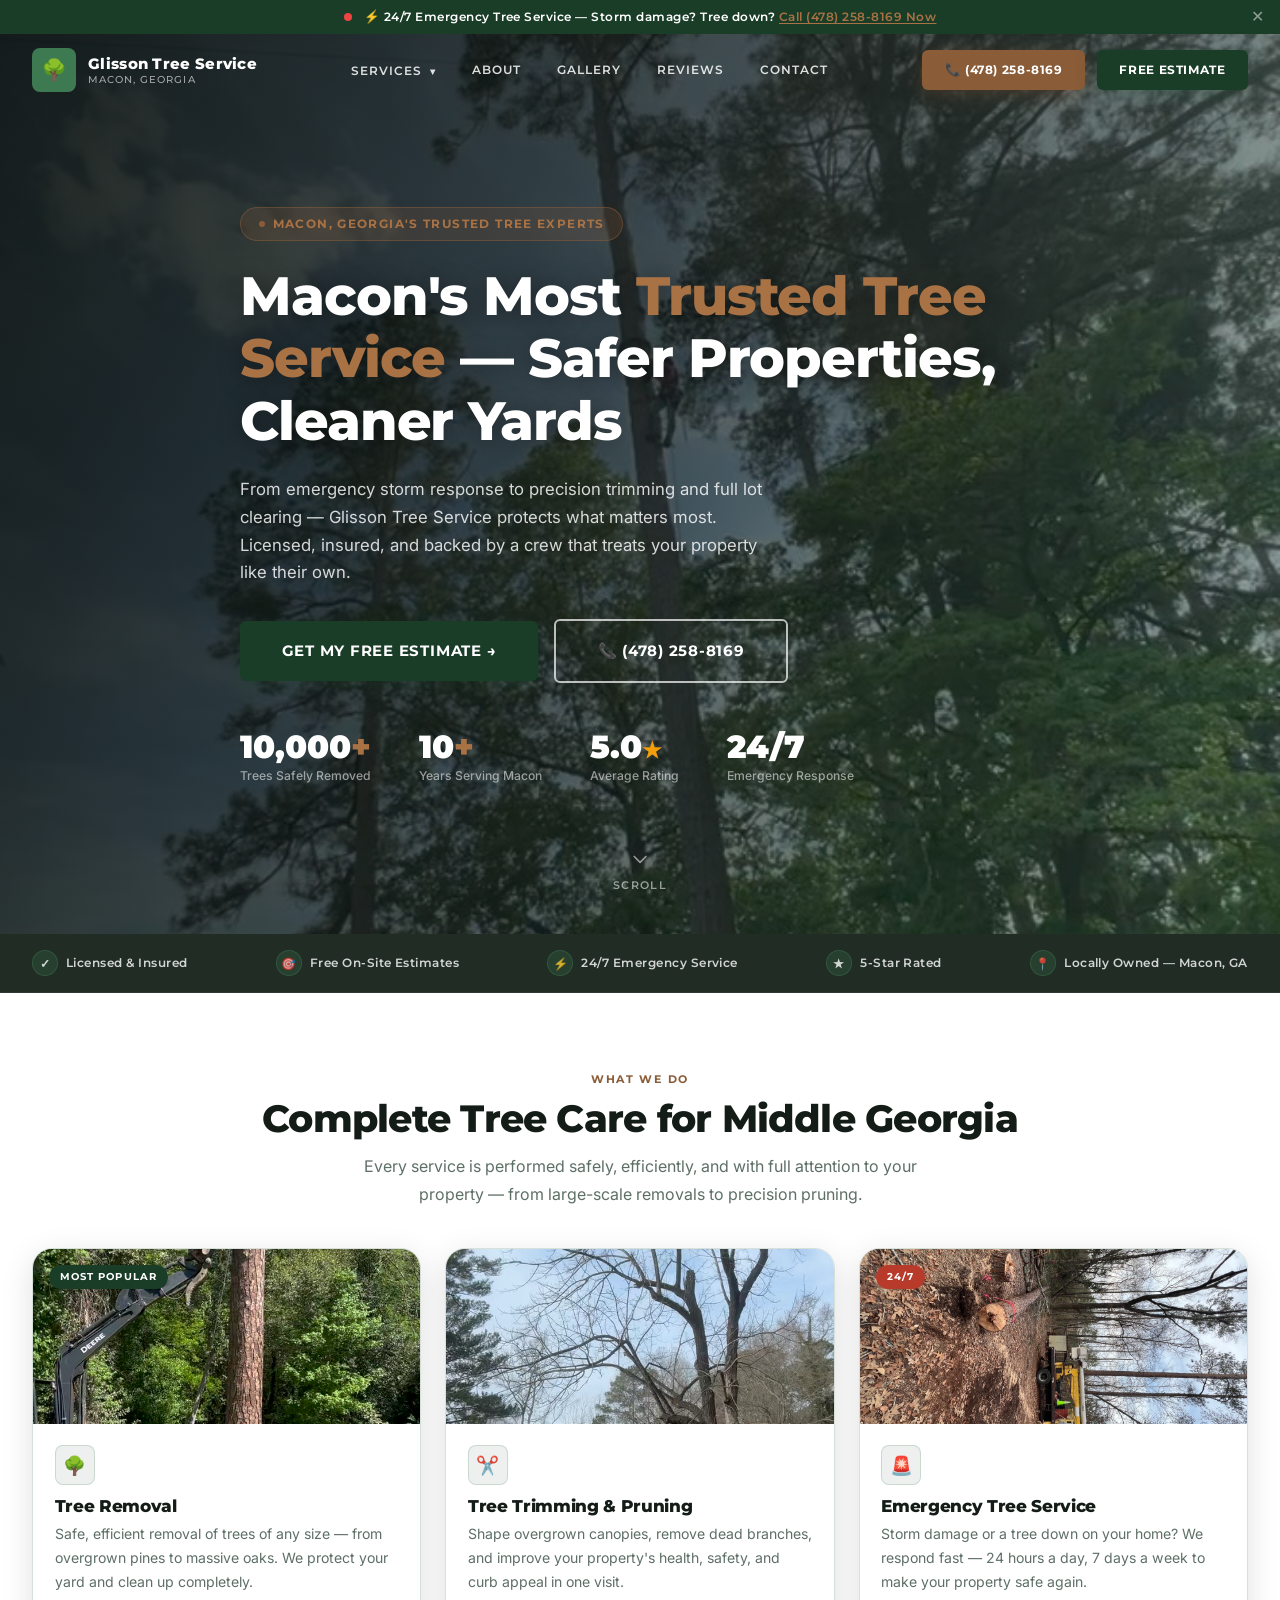
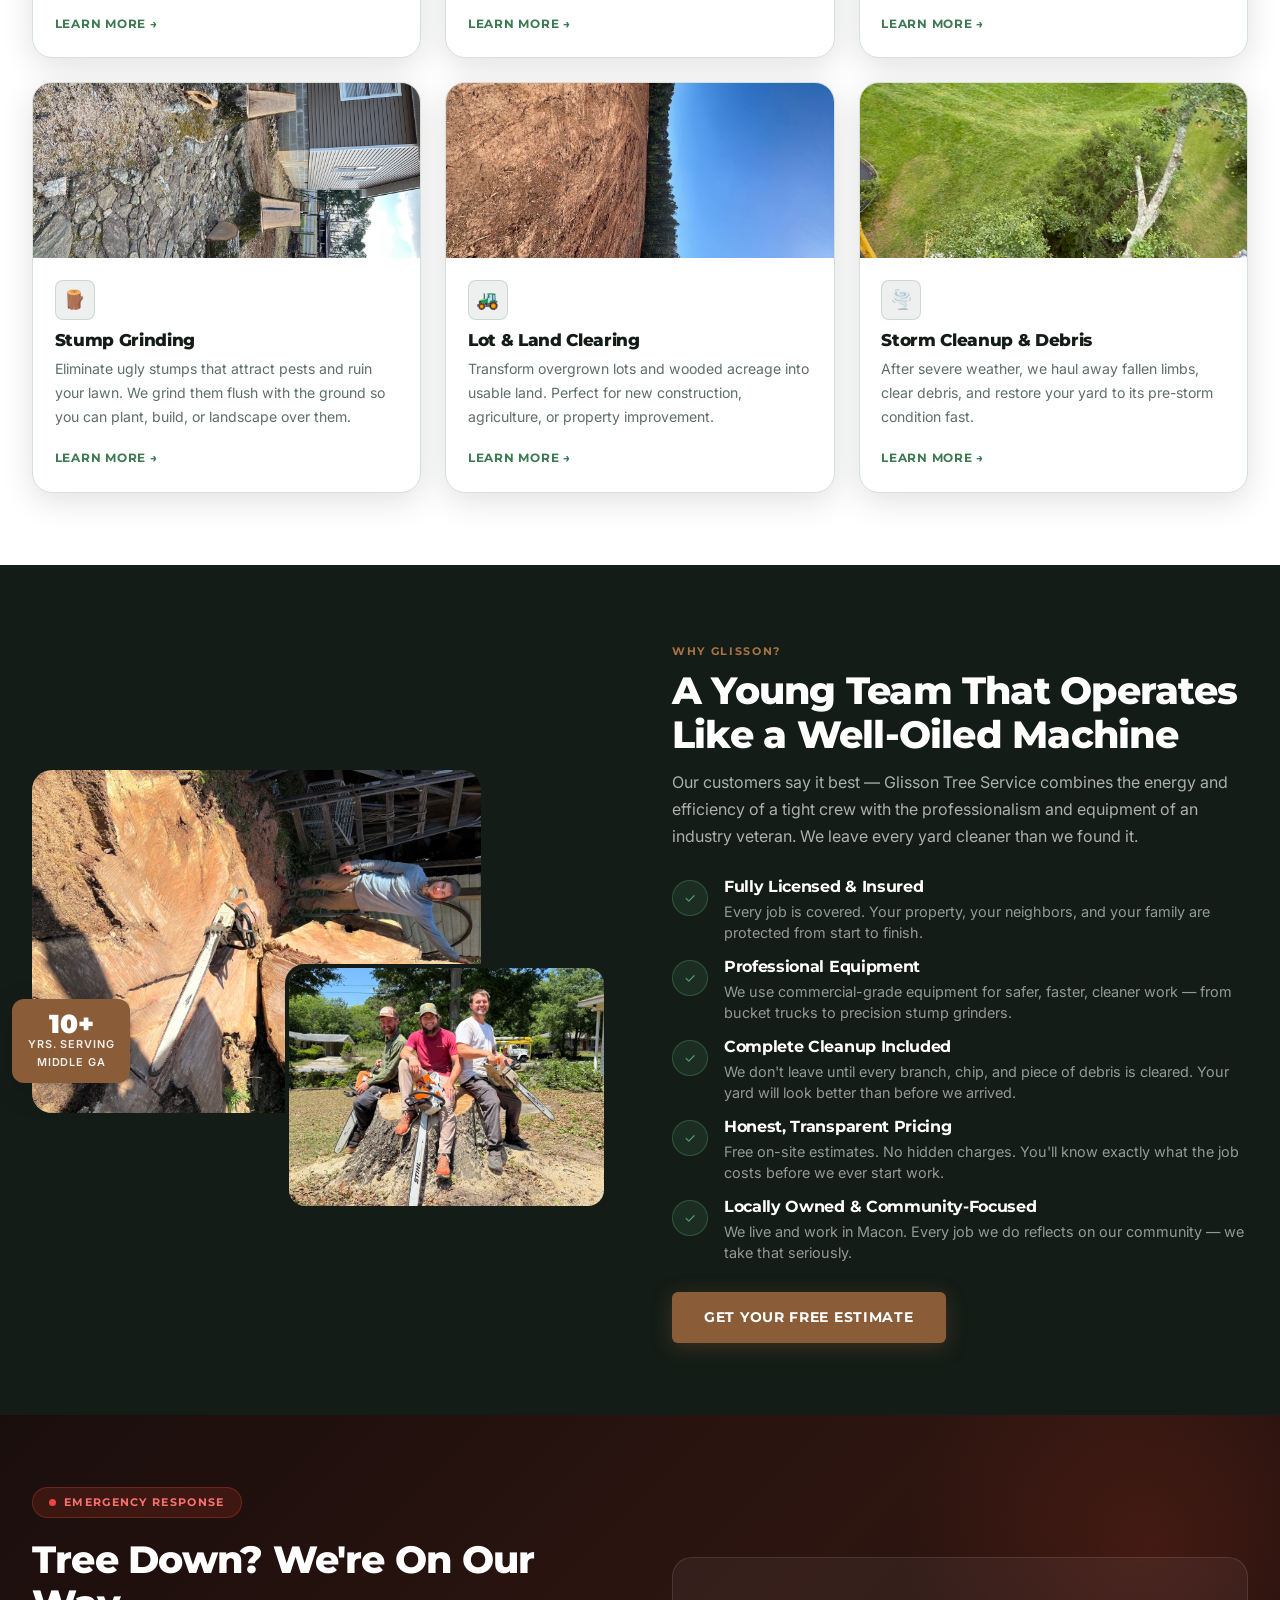
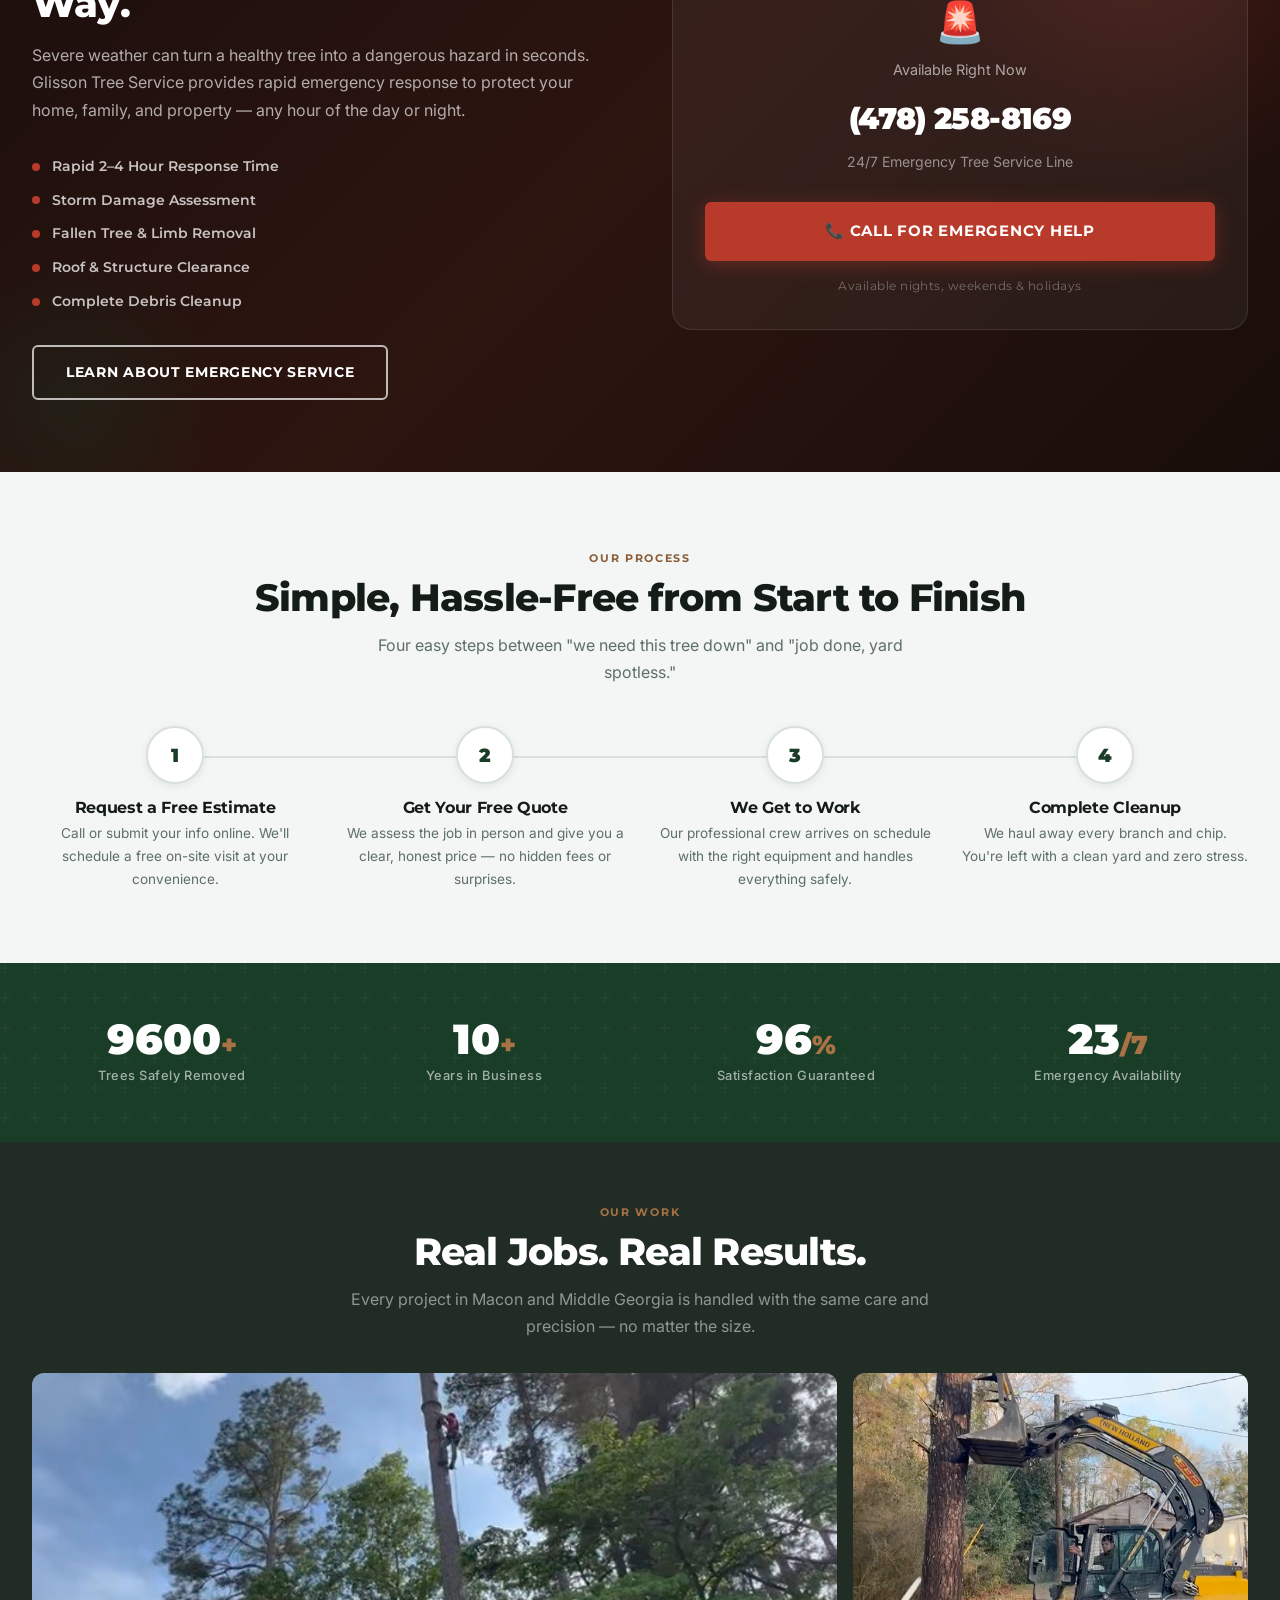
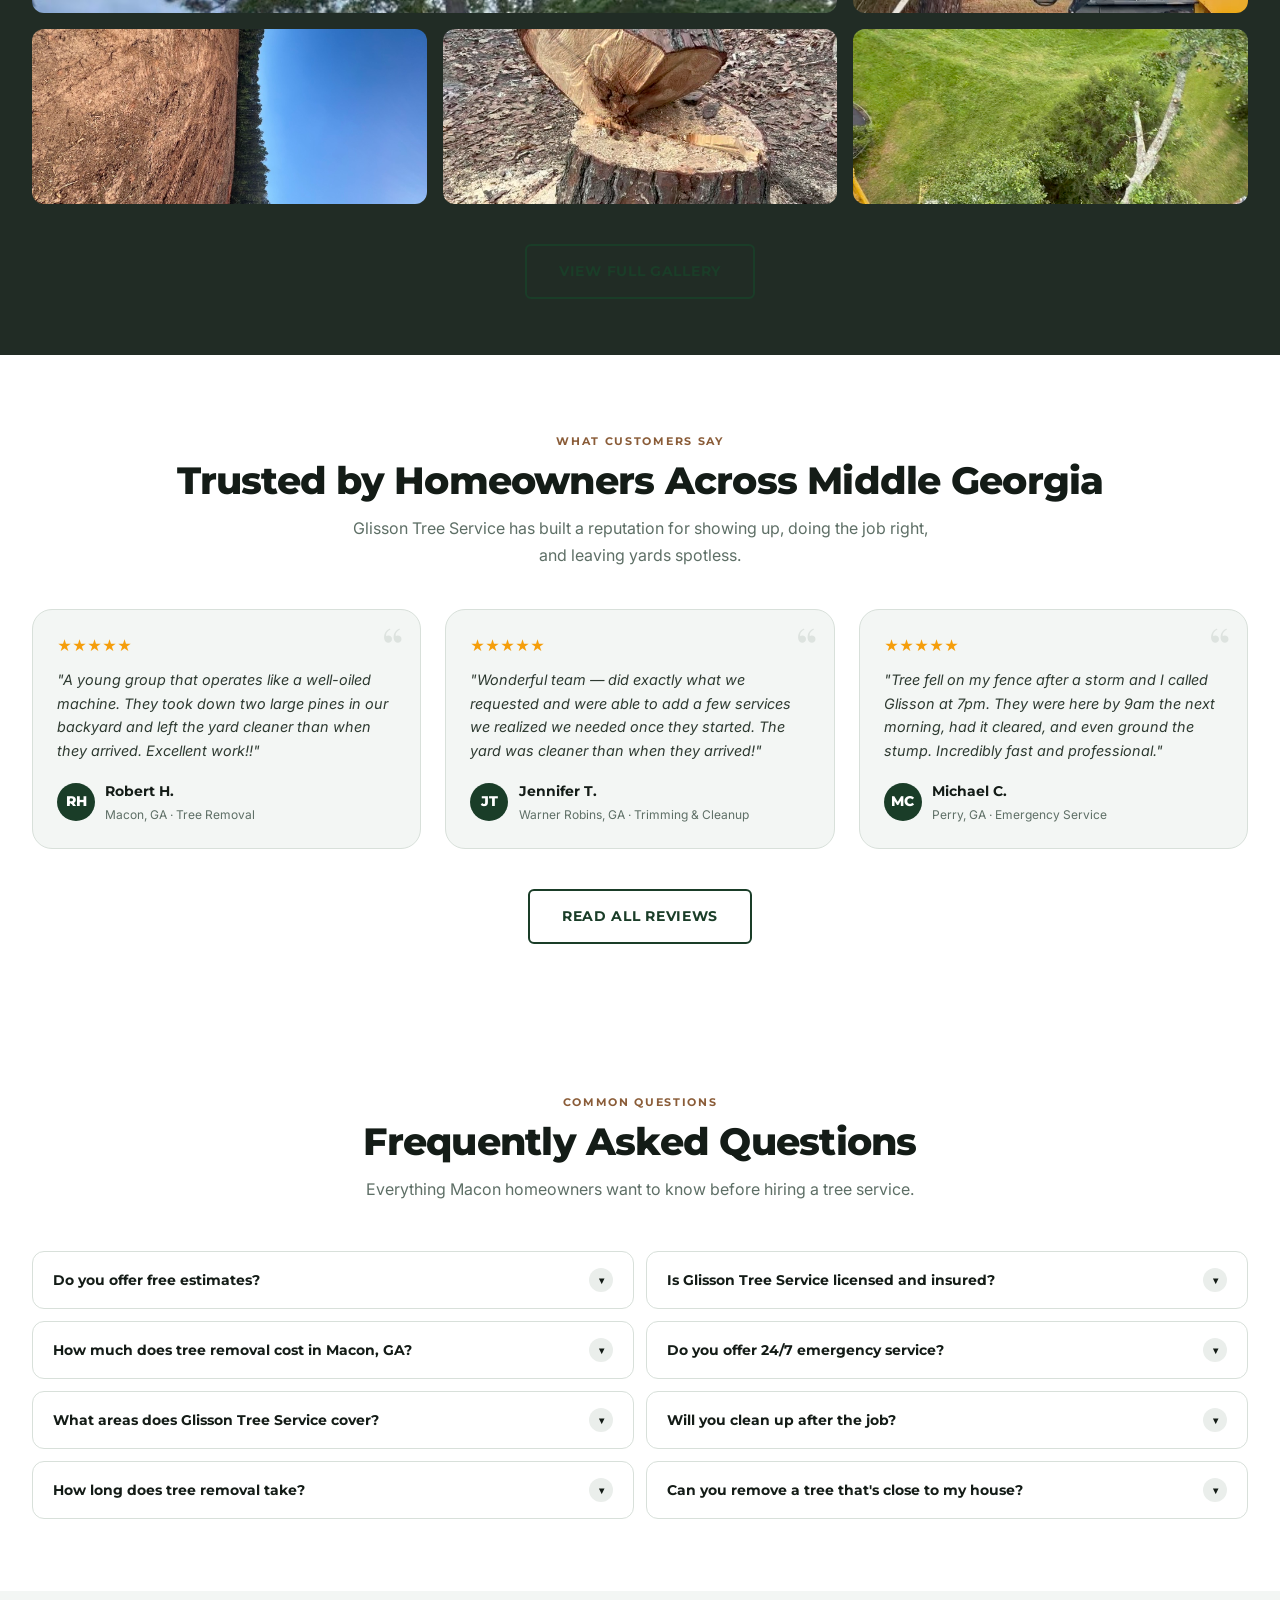
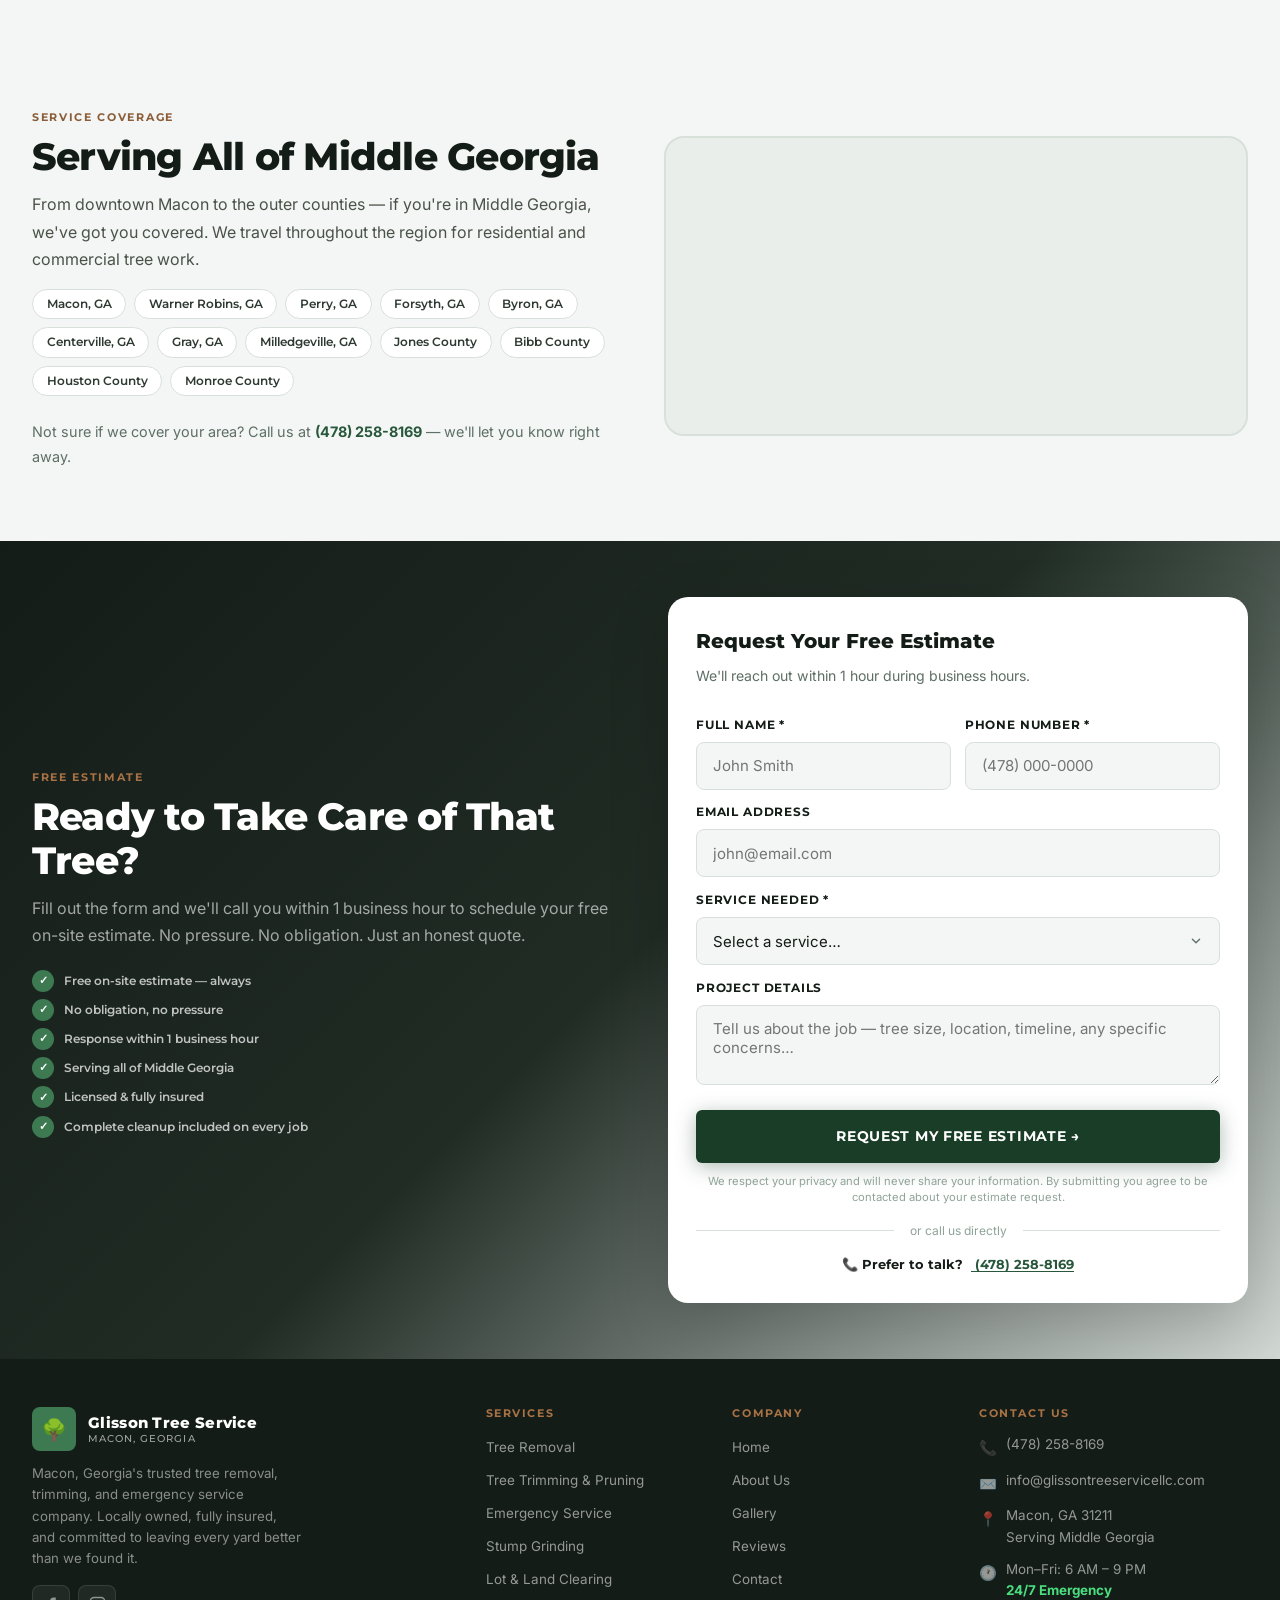
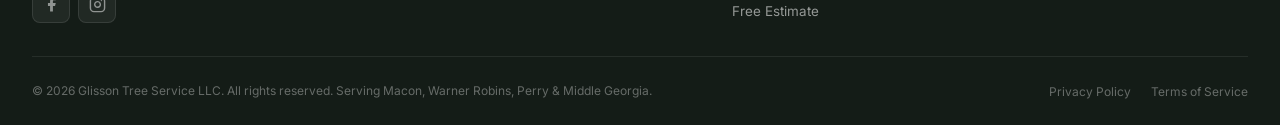
==== commit fe68b5e7: "Add 18 real job photos — replace all stock images site-wide 18 photos from Cody processed (HEIC → JP" ====
--- a/index.html
+++ b/index.html
@@ -13,13 +13,12 @@
   <meta property="og:description" content="Expert tree removal, trimming, stump grinding & 24/7 emergency service across Macon and Middle Georgia. Free estimates." />
   <meta property="og:type"        content="website" />
   <meta property="og:url"         content="https://glissontreeservicellc.com/" />
-  <meta property="og:image"       content="https://images.unsplash.com/photo-1441974231531-c6227db76b6e?auto=format&fit=crop&w=1200&q=80" />
+  <meta property="og:image"       content="https://glissontreeservicellc.com/images/hero-climber.jpg" />
 
   <!-- Preconnect & Preload -->
   <link rel="preconnect" href="https://fonts.googleapis.com" />
   <link rel="preconnect" href="https://fonts.gstatic.com" crossorigin />
-  <link rel="preconnect" href="https://images.unsplash.com" />
-  <link rel="preload" as="image" href="https://images.unsplash.com/photo-1441974231531-c6227db76b6e?auto=format&fit=crop&w=1920&q=80" />
+  <link rel="preload" as="image" href="images/hero-climber.jpg" />
   <link href="https://fonts.googleapis.com/css2?family=Montserrat:wght@400;500;600;700;800;900&family=Inter:wght@300;400;500;600&family=Playfair+Display:ital,wght@0,700;1,700&display=swap" rel="stylesheet" />
   <link rel="stylesheet" href="styles.css" />
 
@@ -156,7 +155,7 @@
 
   <!-- ═══════ HERO ═══════ -->
   <section class="hero" aria-label="Hero — Glisson Tree Service">
-    <div class="hero-bg" style="background-image:url('https://images.unsplash.com/photo-1441974231531-c6227db76b6e?auto=format&fit=crop&w=1920&q=80')"></div>
+    <div class="hero-bg" style="background-image:url('images/hero-climber.jpg')"></div>
     <div class="hero-overlay"></div>
     <div class="hero-content">
       <div class="hero-badge">Macon, Georgia's Trusted Tree Experts</div>
@@ -215,7 +214,7 @@
         <div class="service-card reveal reveal-delay-1">
           <div class="service-card-img">
             <span class="service-card-badge">Most Popular</span>
-            <img src="https://images.unsplash.com/photo-1448375240586-882707db888b?auto=format&fit=crop&w=800&q=80" alt="Professional tree removal Macon GA" loading="lazy" onerror="this.style.opacity='0'" />
+            <img src="images/excavator-pine-removal.jpg" alt="Professional tree removal Macon GA" loading="lazy" />
           </div>
           <div class="service-card-body">
             <div class="service-icon">🌳</div>
@@ -227,7 +226,7 @@
 
         <div class="service-card reveal reveal-delay-2">
           <div class="service-card-img">
-            <img src="https://images.unsplash.com/photo-1416879595882-3373a0480b5b?auto=format&fit=crop&w=800&q=80" alt="Tree trimming and pruning Macon GA" loading="lazy" onerror="this.style.opacity='0'" />
+            <img src="images/bucket-truck-residential.jpg" alt="Tree trimming and pruning Macon GA" loading="lazy" />
           </div>
           <div class="service-card-body">
             <div class="service-icon">✂️</div>
@@ -240,7 +239,7 @@
         <div class="service-card reveal reveal-delay-3">
           <div class="service-card-img">
             <span class="service-card-badge" style="background:var(--emergency)">24/7</span>
-            <img src="https://images.unsplash.com/photo-1500382017468-9049fed747ef?auto=format&fit=crop&w=800&q=80" alt="Emergency tree service Macon GA" loading="lazy" onerror="this.style.opacity='0'" />
+            <img src="images/crane-stump-removal.jpg" alt="Emergency tree service Macon GA" loading="lazy" />
           </div>
           <div class="service-card-body">
             <div class="service-icon">🚨</div>
@@ -252,7 +251,7 @@
 
         <div class="service-card reveal reveal-delay-1">
           <div class="service-card-img">
-            <img src="https://images.unsplash.com/photo-1570129477492-45c003edd2be?auto=format&fit=crop&w=800&q=80" alt="Stump grinding service Macon GA" loading="lazy" onerror="this.style.opacity='0'" />
+            <img src="images/stumps-cleared.jpg" alt="Stump grinding service Macon GA" loading="lazy" />
           </div>
           <div class="service-card-body">
             <div class="service-icon">🪵</div>
@@ -264,7 +263,7 @@
 
         <div class="service-card reveal reveal-delay-2">
           <div class="service-card-img">
-            <img src="https://images.unsplash.com/photo-1568605114967-8130f3a36994?auto=format&fit=crop&w=800&q=80" alt="Lot clearing land clearing Macon GA" loading="lazy" onerror="this.style.opacity='0'" />
+            <img src="images/lot-cleared-result.jpg" alt="Lot clearing land clearing Macon GA" loading="lazy" />
           </div>
           <div class="service-card-body">
             <div class="service-icon">🚜</div>
@@ -276,7 +275,7 @@
 
         <div class="service-card reveal reveal-delay-3">
           <div class="service-card-img">
-            <img src="https://images.unsplash.com/photo-1582268611958-ebfd161ef9cf?auto=format&fit=crop&w=800&q=80" alt="Storm cleanup and debris removal Macon GA" loading="lazy" onerror="this.style.opacity='0'" />
+            <img src="images/aerial-tree-felling.jpg" alt="Storm cleanup and debris removal Macon GA" loading="lazy" />
           </div>
           <div class="service-card-body">
             <div class="service-icon">🌪️</div>
@@ -296,10 +295,10 @@
       <div class="why-grid">
         <div class="why-img-stack reveal-left">
           <div class="why-img-main">
-            <img src="https://images.unsplash.com/photo-1512917774080-9991f1c4c750?auto=format&fit=crop&w=900&q=80" alt="Professional tree service Macon Georgia" loading="lazy" onerror="this.style.opacity='0'" />
+            <img src="images/massive-tree-chainsaw.jpg" alt="Glisson Tree Service Macon Georgia" loading="lazy" />
           </div>
           <div class="why-img-accent">
-            <img src="https://images.unsplash.com/photo-1560184897-ae75f418493e?auto=format&fit=crop&w=600&q=80" alt="Tree service crew at work" loading="lazy" onerror="this.style.opacity='0'" />
+            <img src="images/team-photo.jpg" alt="Glisson Tree Service crew Macon GA" loading="lazy" />
           </div>
           <div class="why-years-badge">
             <div class="why-years-num">10+</div>
@@ -447,24 +446,24 @@
       </div>
       <div class="gallery-grid">
         <div class="gallery-item reveal">
-          <img src="https://images.unsplash.com/photo-1448375240586-882707db888b?auto=format&fit=crop&w=1200&q=80" alt="Large tree removal Macon Georgia" loading="lazy" onerror="this.style.opacity='0'" />
-          <div class="gallery-overlay"><span>Large Oak Removal</span></div>
+          <img src="images/hero-climber.jpg" alt="Expert climber tree service Macon Georgia" loading="lazy" />
+          <div class="gallery-overlay"><span>Expert Climber — 80ft Pine</span></div>
         </div>
         <div class="gallery-item reveal reveal-delay-1">
-          <img src="https://images.unsplash.com/photo-1416879595882-3373a0480b5b?auto=format&fit=crop&w=800&q=80" alt="Tree trimming residential Macon GA" loading="lazy" onerror="this.style.opacity='0'" />
-          <div class="gallery-overlay"><span>Residential Trimming</span></div>
+          <img src="images/equipment-skid-steer.jpg" alt="Skid steer tree removal Macon GA" loading="lazy" />
+          <div class="gallery-overlay"><span>Heavy Equipment Removal</span></div>
         </div>
         <div class="gallery-item reveal reveal-delay-2">
-          <img src="https://images.unsplash.com/photo-1570129477492-45c003edd2be?auto=format&fit=crop&w=800&q=80" alt="Property cleanup after tree removal" loading="lazy" onerror="this.style.opacity='0'" />
-          <div class="gallery-overlay"><span>Complete Yard Cleanup</span></div>
+          <img src="images/lot-cleared-result.jpg" alt="Lot clearing result Macon Georgia" loading="lazy" />
+          <div class="gallery-overlay"><span>Full Lot Clearing — Monroe County</span></div>
         </div>
         <div class="gallery-item reveal reveal-delay-3">
-          <img src="https://images.unsplash.com/photo-1500382017468-9049fed747ef?auto=format&fit=crop&w=800&q=80" alt="Lot clearing Macon Georgia" loading="lazy" onerror="this.style.opacity='0'" />
-          <div class="gallery-overlay"><span>Lot Clearing Project</span></div>
+          <img src="images/notch-cut-rigging.jpg" alt="Precision tree felling Macon GA" loading="lazy" />
+          <div class="gallery-overlay"><span>Precision Felling — Macon, GA</span></div>
         </div>
         <div class="gallery-item reveal reveal-delay-4">
-          <img src="https://images.unsplash.com/photo-1512917774080-9991f1c4c750?auto=format&fit=crop&w=800&q=80" alt="Storm cleanup tree service Macon" loading="lazy" onerror="this.style.opacity='0'" />
-          <div class="gallery-overlay"><span>Storm Damage Cleanup</span></div>
+          <img src="images/aerial-tree-felling.jpg" alt="Aerial view tree removal Middle Georgia" loading="lazy" />
+          <div class="gallery-overlay"><span>Large Scale Tree Removal</span></div>
         </div>
       </div>
       <div style="text-align:center; margin-top:2.5rem;" class="reveal">
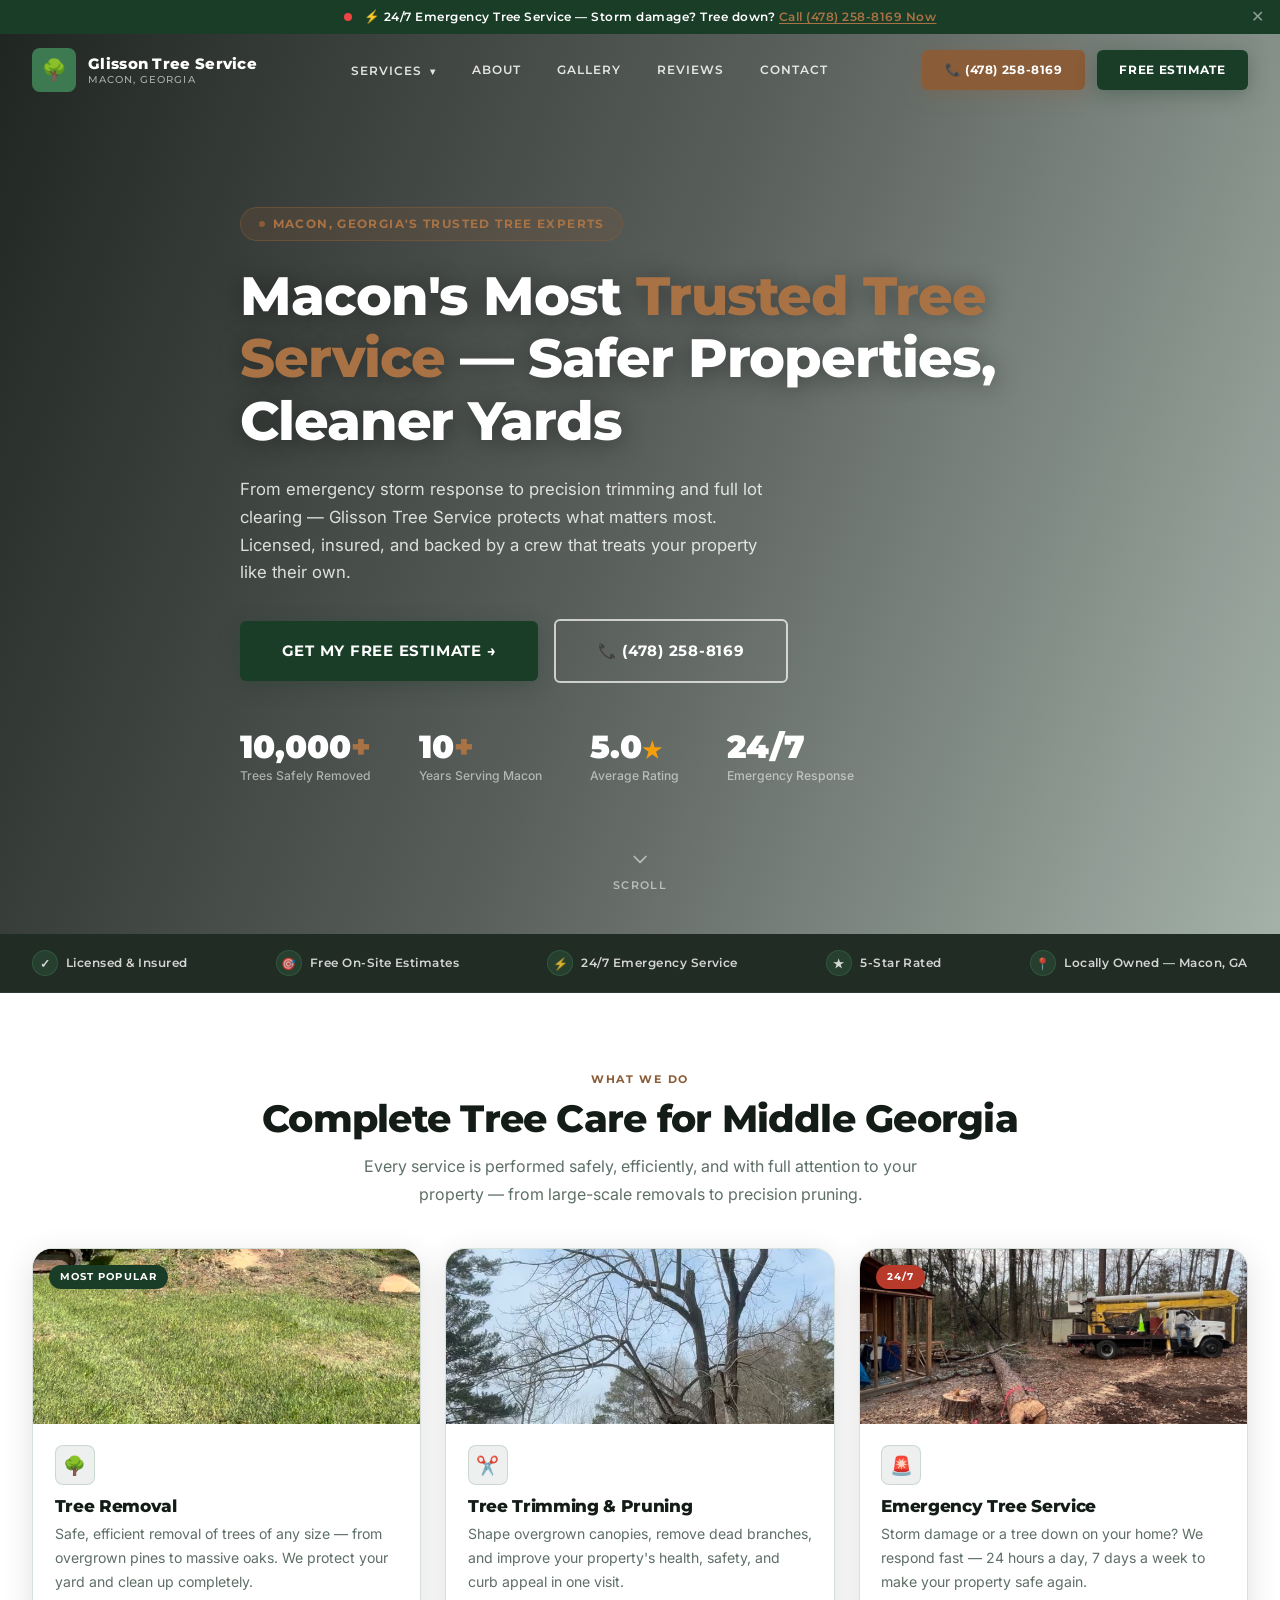
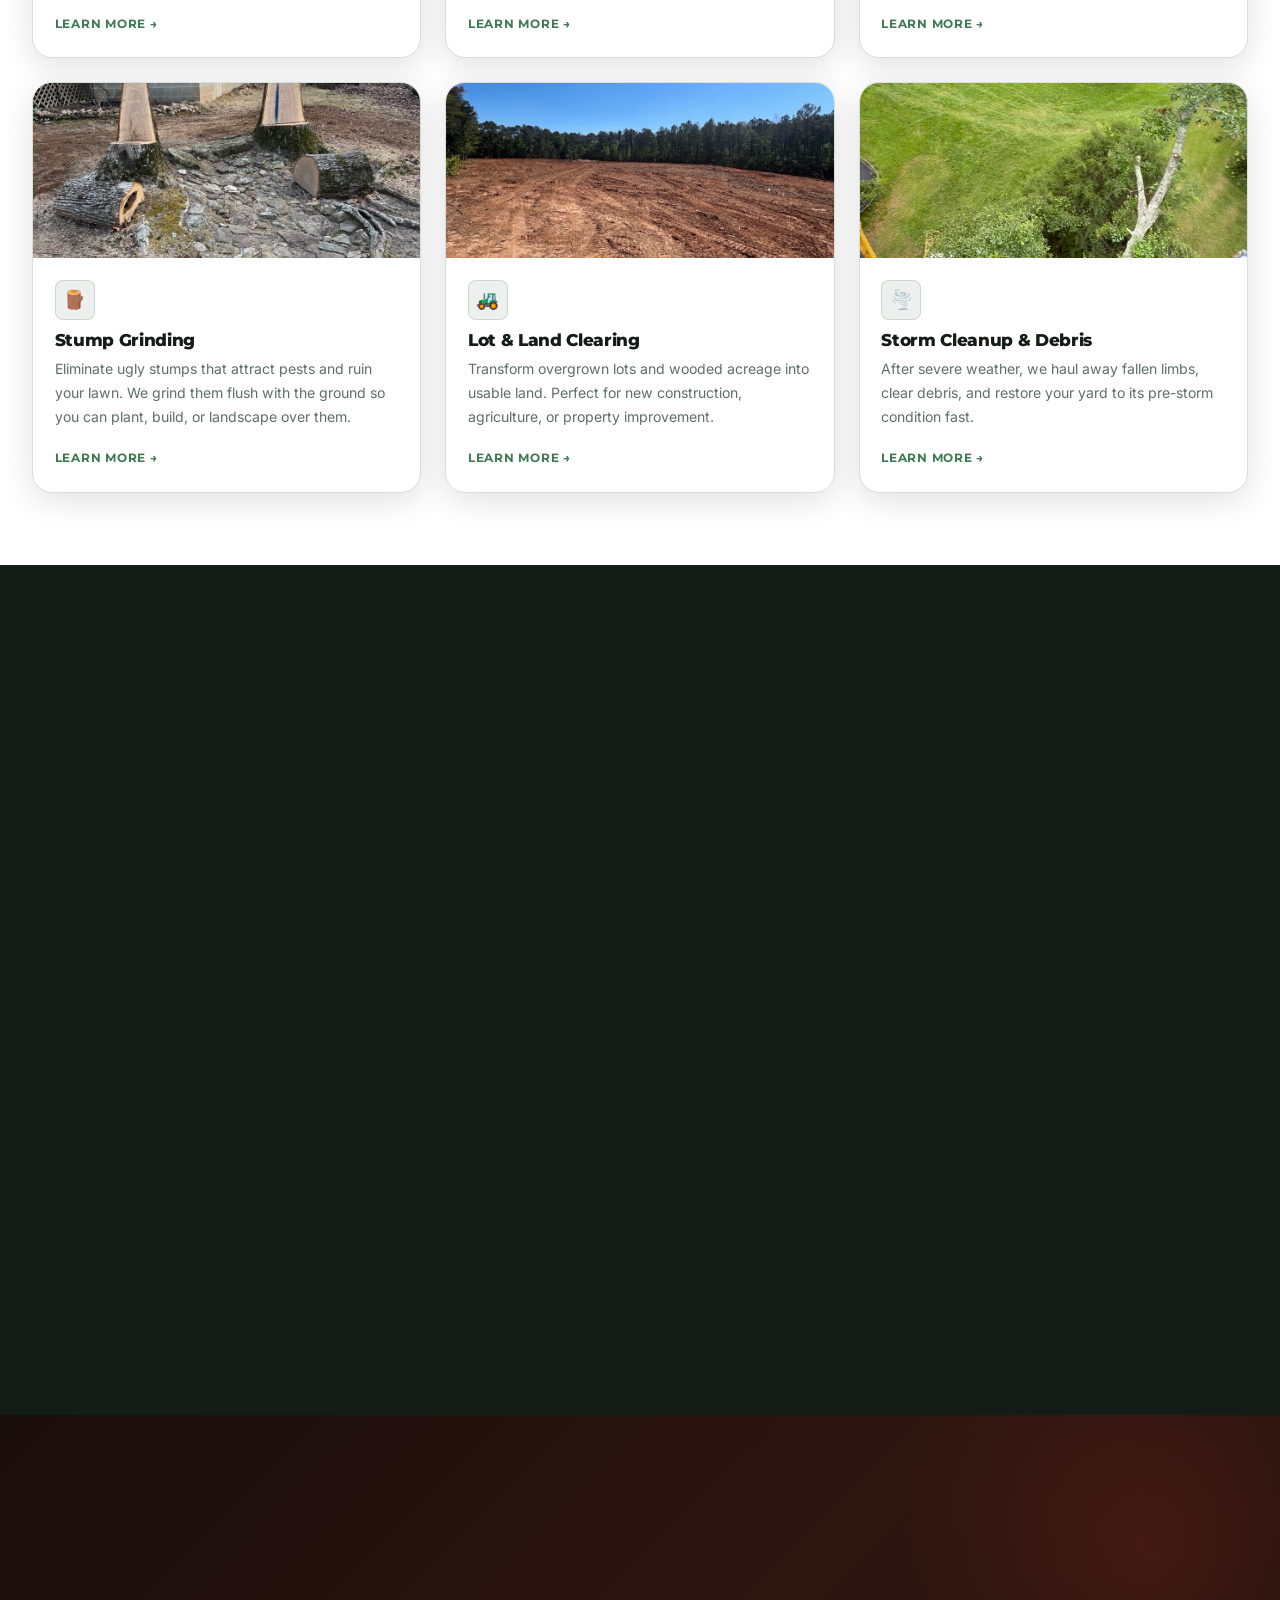
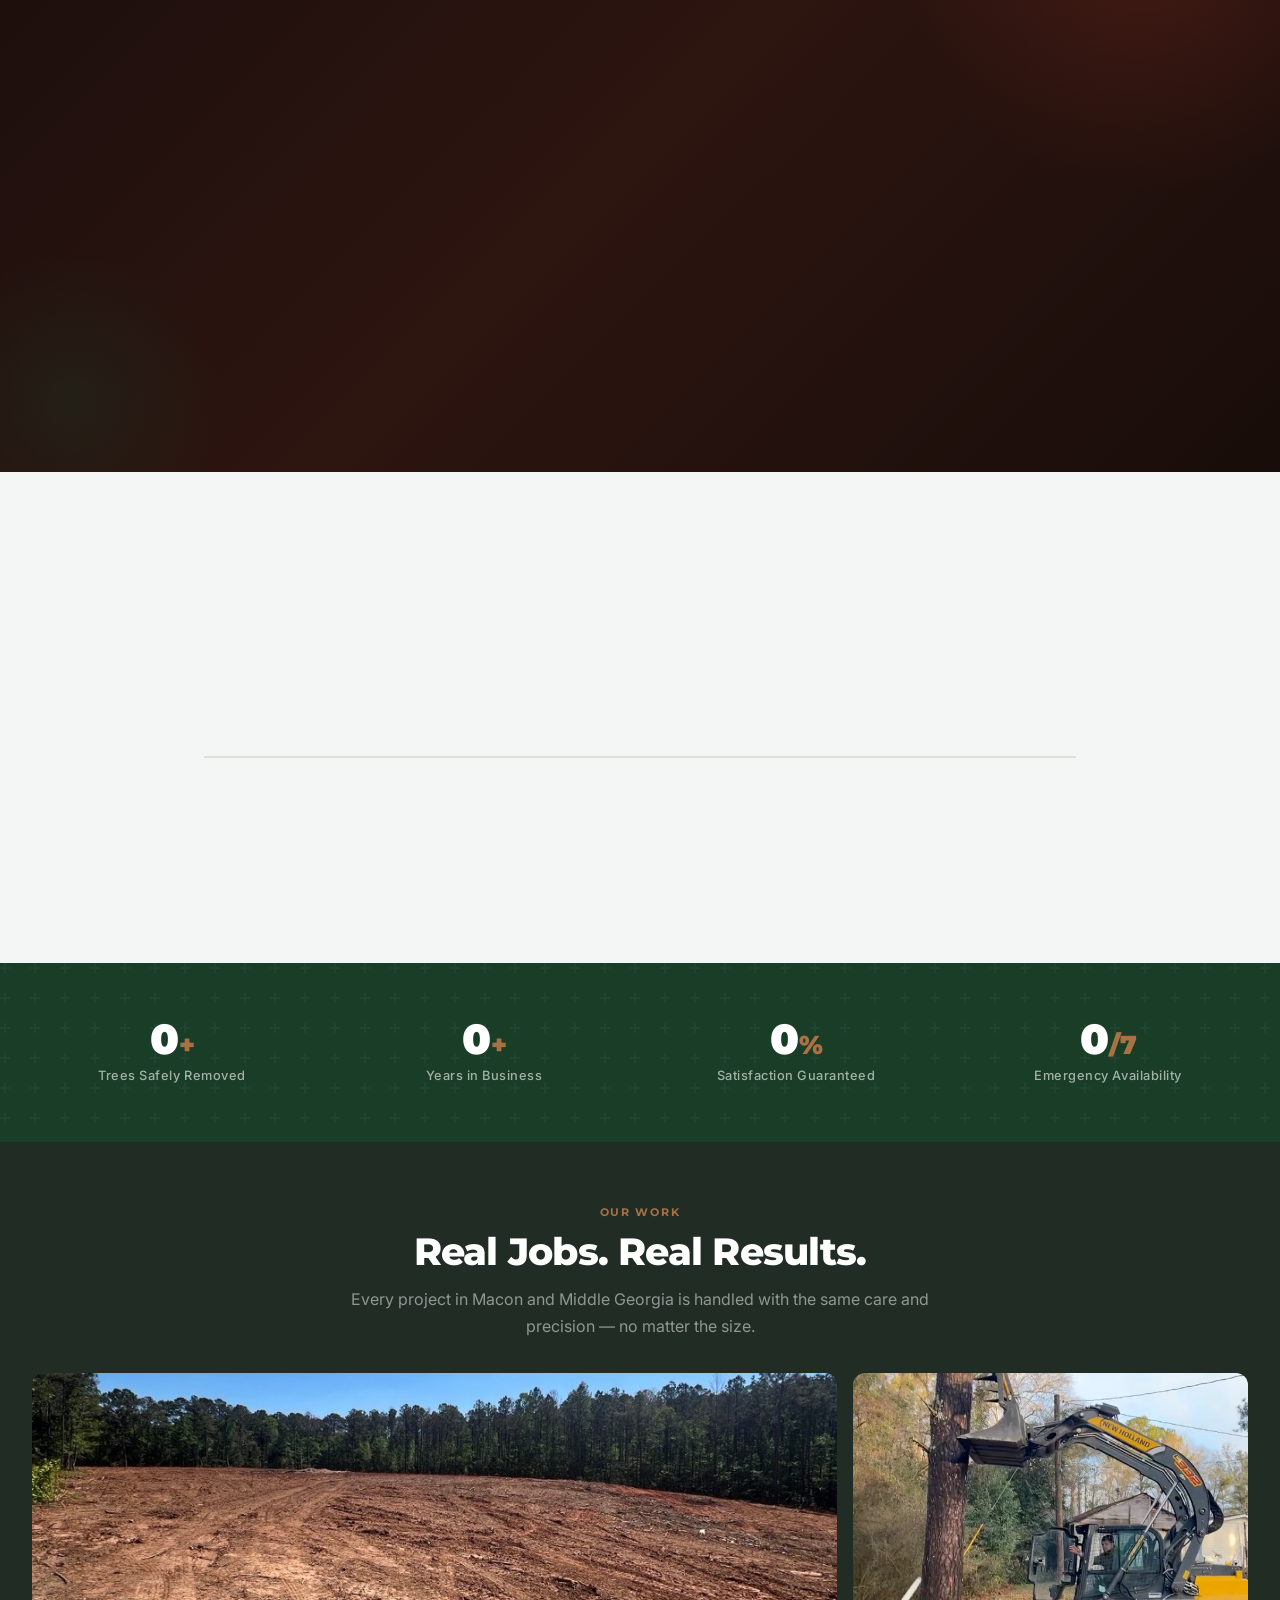
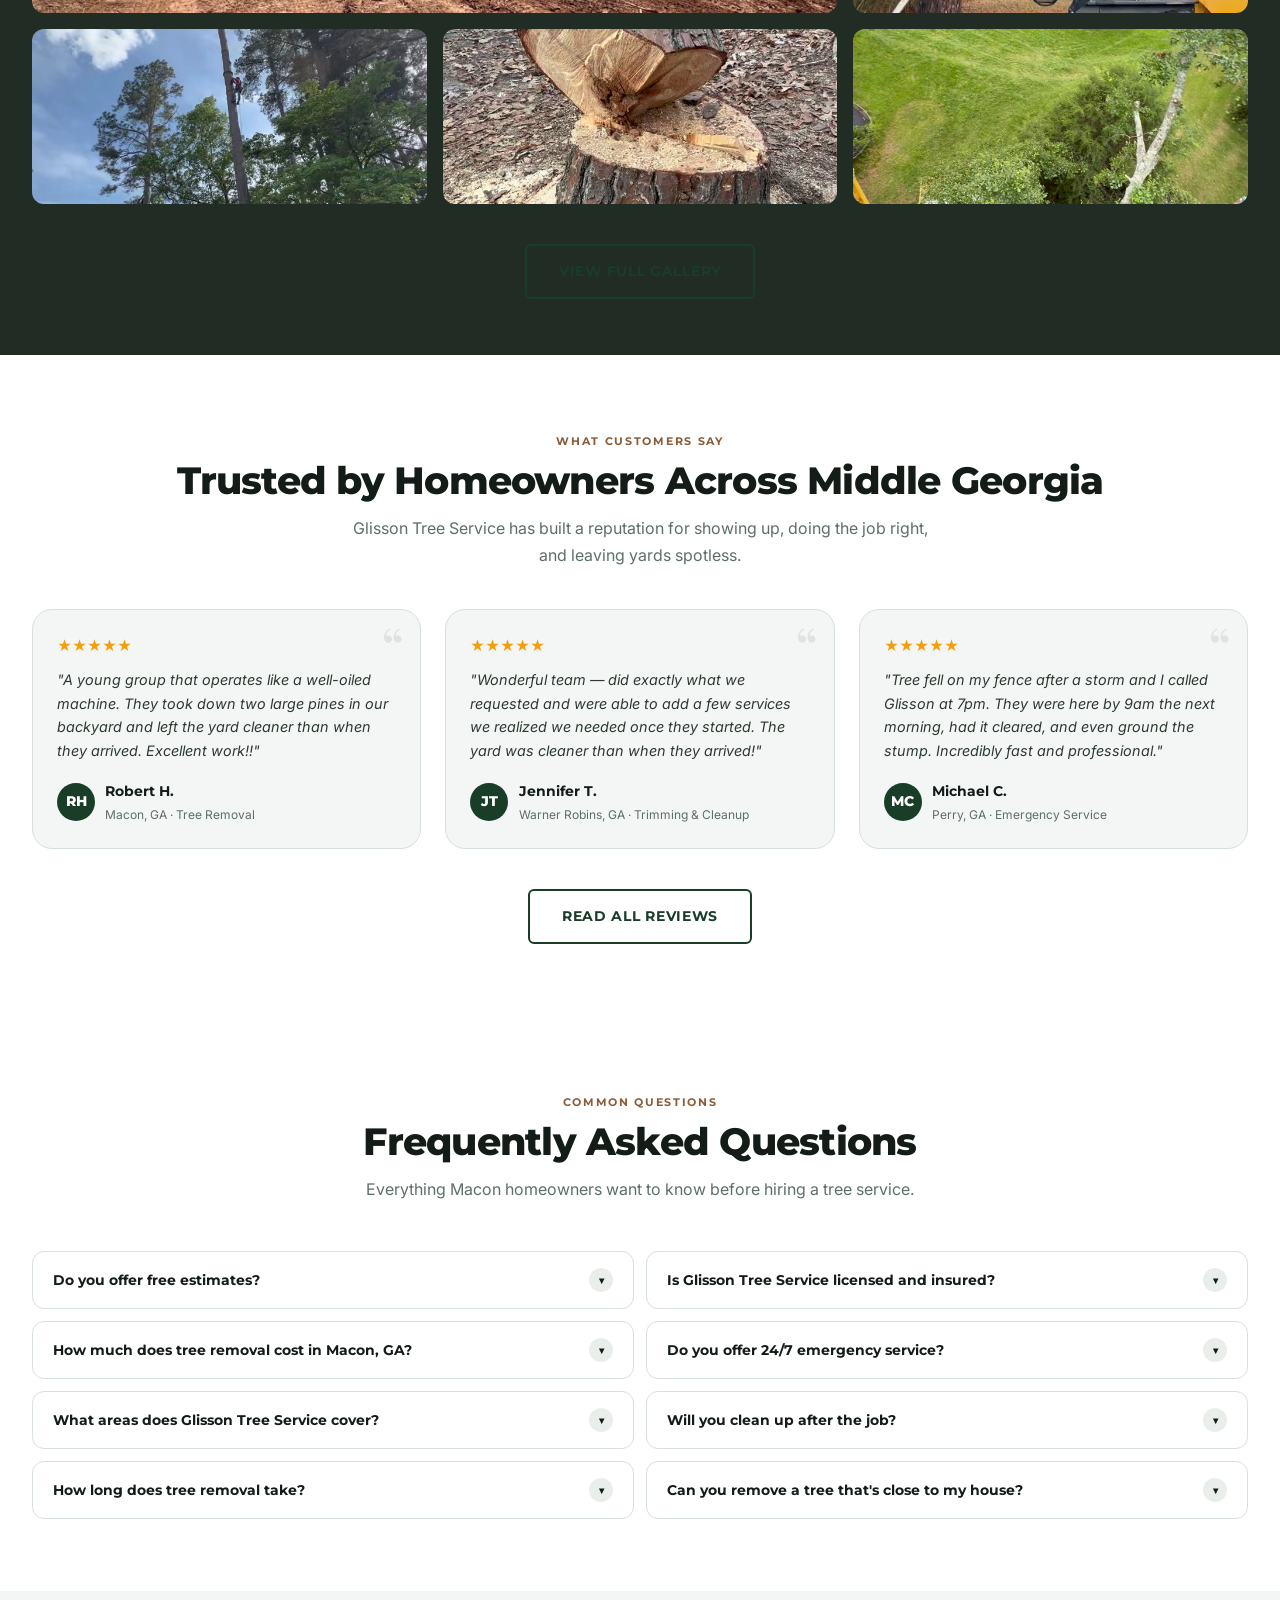
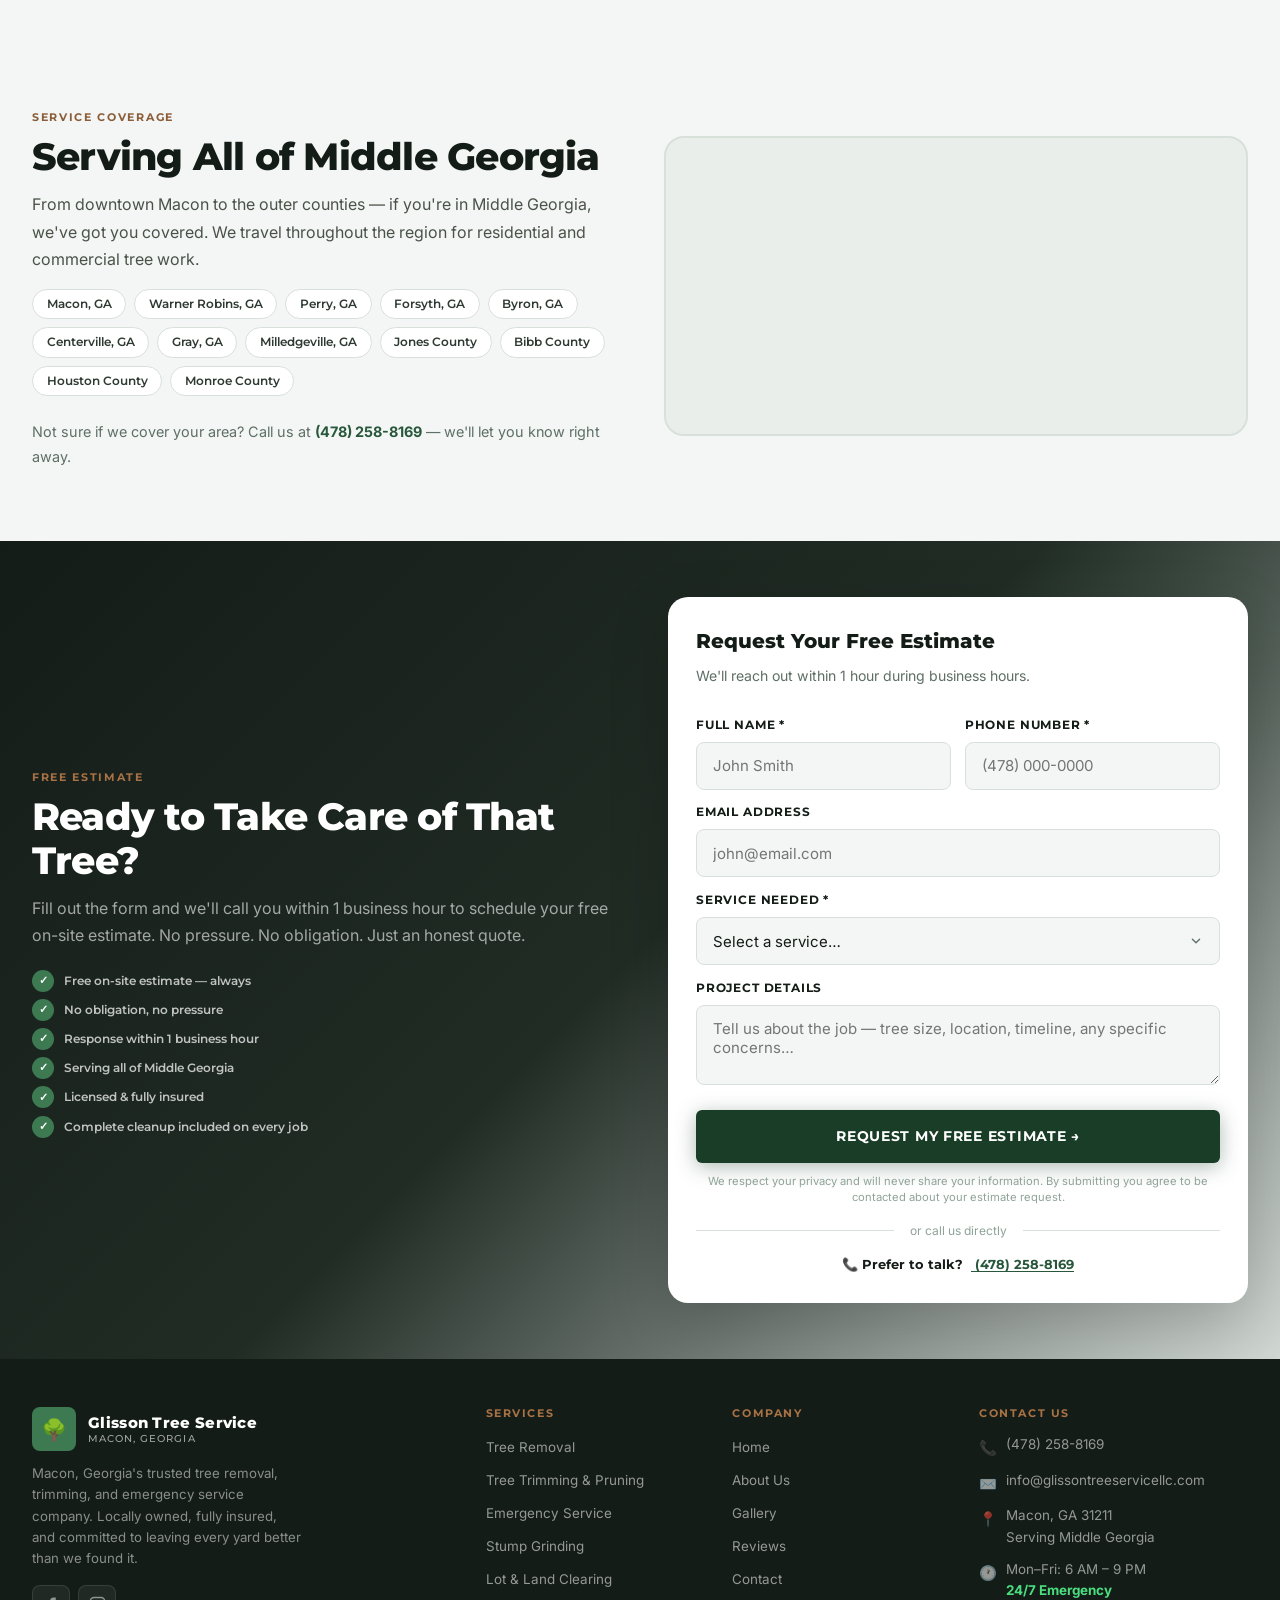
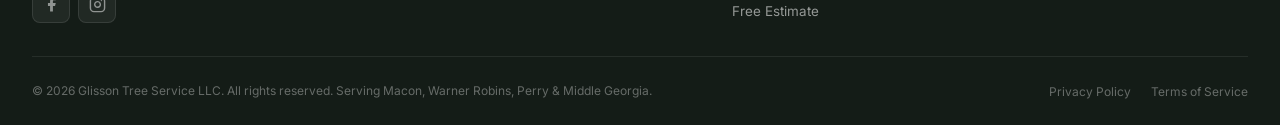
==== commit a42394bb: "Fix image rotations, restore stock heroes, fix contact nav alert - Rotate 7 images 90° CCW (stumps-c" ====
--- a/index.html
+++ b/index.html
@@ -18,7 +18,8 @@
   <!-- Preconnect & Preload -->
   <link rel="preconnect" href="https://fonts.googleapis.com" />
   <link rel="preconnect" href="https://fonts.gstatic.com" crossorigin />
-  <link rel="preload" as="image" href="images/hero-climber.jpg" />
+  <link rel="preconnect" href="https://images.unsplash.com" />
+  <link rel="preload" as="image" href="https://images.unsplash.com/photo-1441974231531-c6227db76b6e?auto=format&fit=crop&w=1920&q=80" />
   <link href="https://fonts.googleapis.com/css2?family=Montserrat:wght@400;500;600;700;800;900&family=Inter:wght@300;400;500;600&family=Playfair+Display:ital,wght@0,700;1,700&display=swap" rel="stylesheet" />
   <link rel="stylesheet" href="styles.css" />
 
@@ -155,7 +156,7 @@
 
   <!-- ═══════ HERO ═══════ -->
   <section class="hero" aria-label="Hero — Glisson Tree Service">
-    <div class="hero-bg" style="background-image:url('images/hero-climber.jpg')"></div>
+    <div class="hero-bg" style="background-image:url('https://images.unsplash.com/photo-1441974231531-c6227db76b6e?auto=format&fit=crop&w=1920&q=80')"></div>
     <div class="hero-overlay"></div>
     <div class="hero-content">
       <div class="hero-badge">Macon, Georgia's Trusted Tree Experts</div>
@@ -214,7 +215,7 @@
         <div class="service-card reveal reveal-delay-1">
           <div class="service-card-img">
             <span class="service-card-badge">Most Popular</span>
-            <img src="images/excavator-pine-removal.jpg" alt="Professional tree removal Macon GA" loading="lazy" />
+            <img src="images/excavator-pine-removal.jpg" alt="Professional tree removal Macon GA" loading="lazy" style="object-position: center bottom" />
           </div>
           <div class="service-card-body">
             <div class="service-icon">🌳</div>
@@ -446,16 +447,16 @@
       </div>
       <div class="gallery-grid">
         <div class="gallery-item reveal">
-          <img src="images/hero-climber.jpg" alt="Expert climber tree service Macon Georgia" loading="lazy" />
-          <div class="gallery-overlay"><span>Expert Climber — 80ft Pine</span></div>
+          <img src="images/lot-cleared-result.jpg" alt="Lot clearing result Macon Georgia" loading="lazy" />
+          <div class="gallery-overlay"><span>Full Lot Clearing — Monroe County</span></div>
         </div>
         <div class="gallery-item reveal reveal-delay-1">
           <img src="images/equipment-skid-steer.jpg" alt="Skid steer tree removal Macon GA" loading="lazy" />
           <div class="gallery-overlay"><span>Heavy Equipment Removal</span></div>
         </div>
         <div class="gallery-item reveal reveal-delay-2">
-          <img src="images/lot-cleared-result.jpg" alt="Lot clearing result Macon Georgia" loading="lazy" />
-          <div class="gallery-overlay"><span>Full Lot Clearing — Monroe County</span></div>
+          <img src="images/hero-climber.jpg" alt="Expert climber tree service Macon Georgia" loading="lazy" />
+          <div class="gallery-overlay"><span>Expert Climber — 80ft Pine</span></div>
         </div>
         <div class="gallery-item reveal reveal-delay-3">
           <img src="images/notch-cut-rigging.jpg" alt="Precision tree felling Macon GA" loading="lazy" />
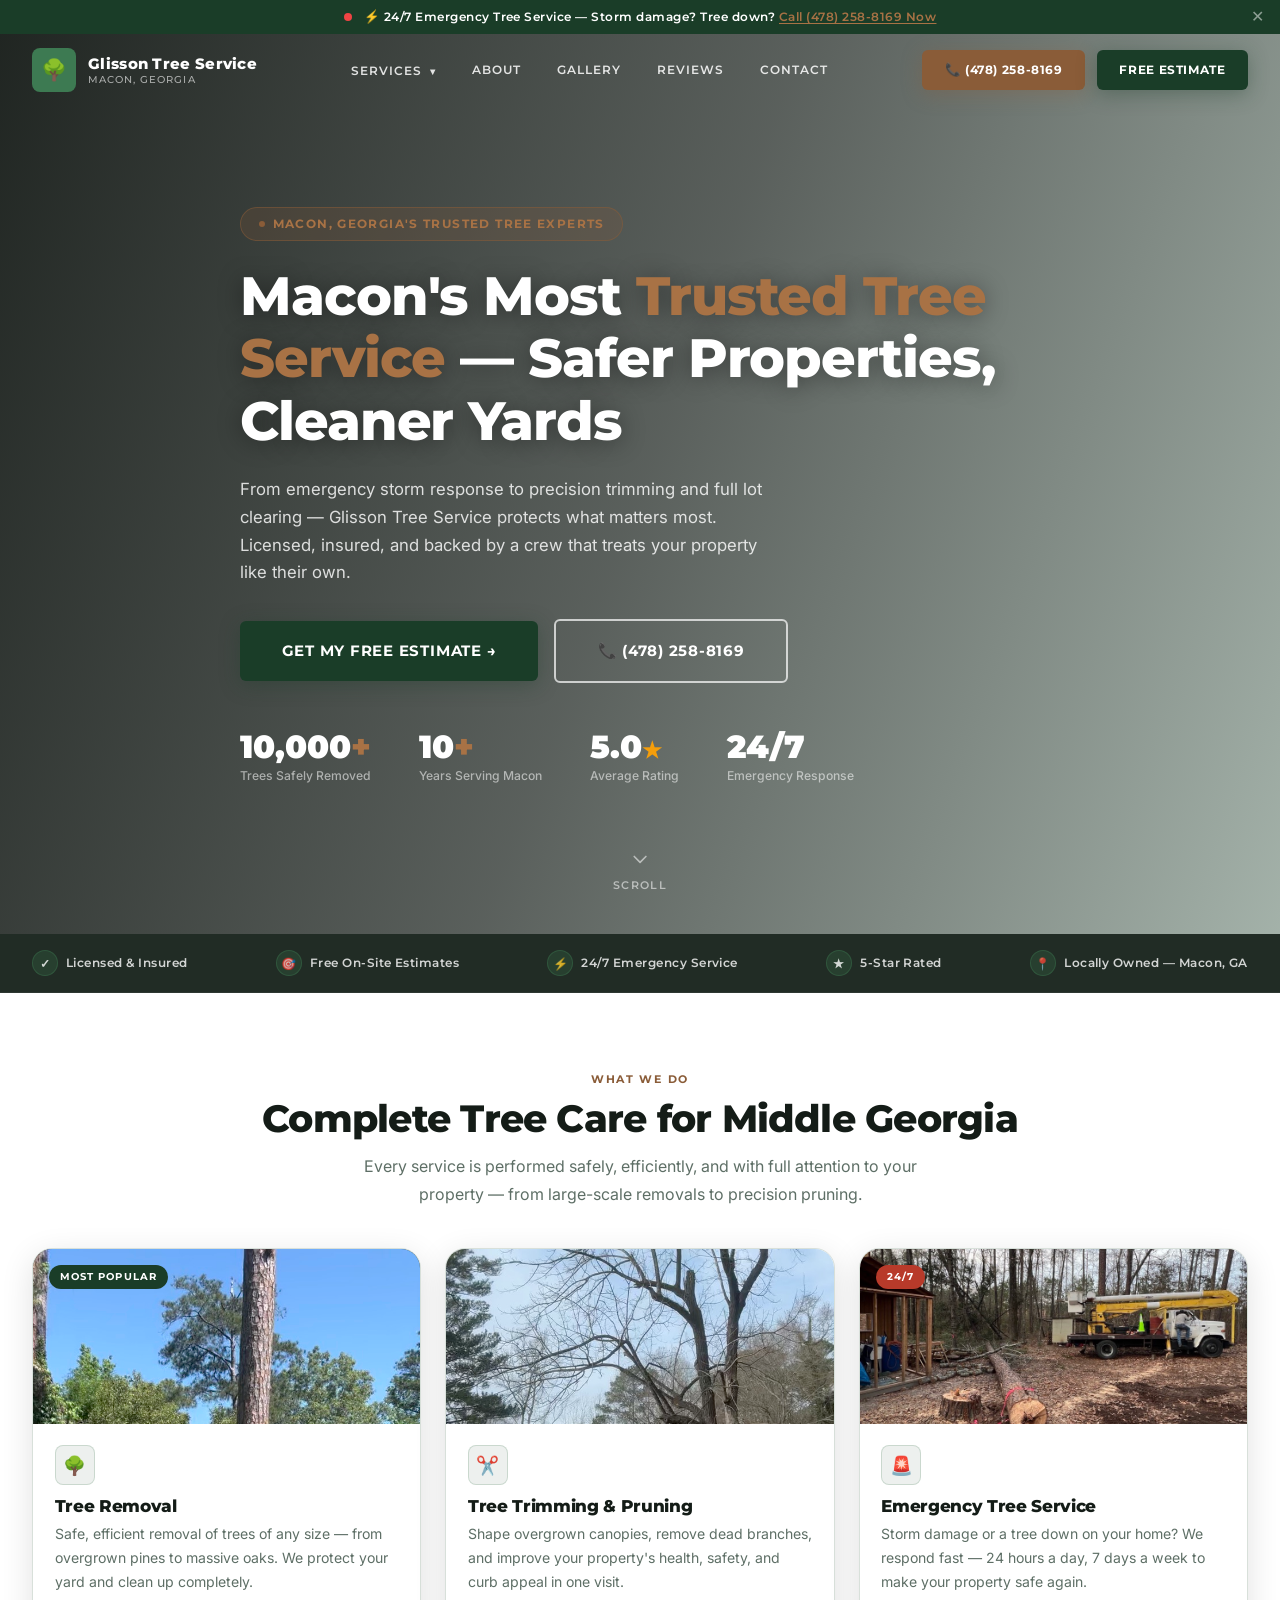
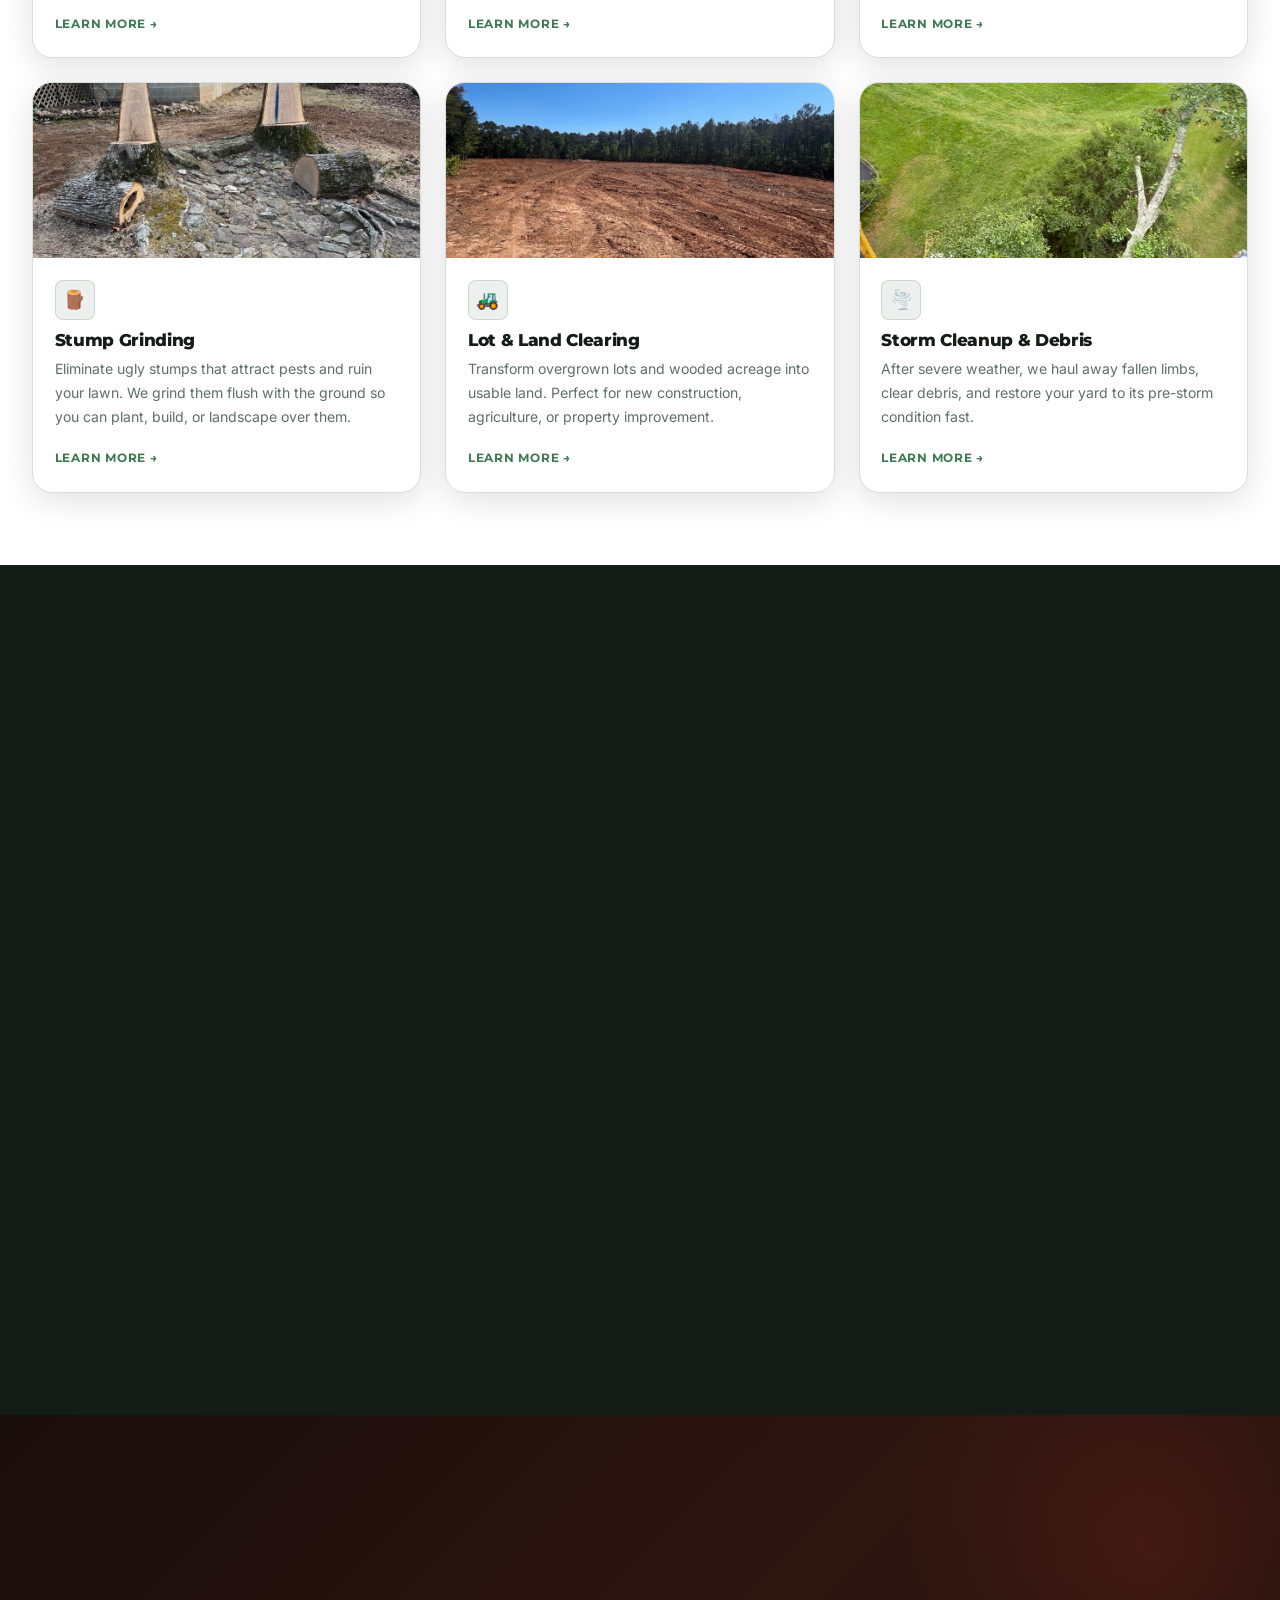
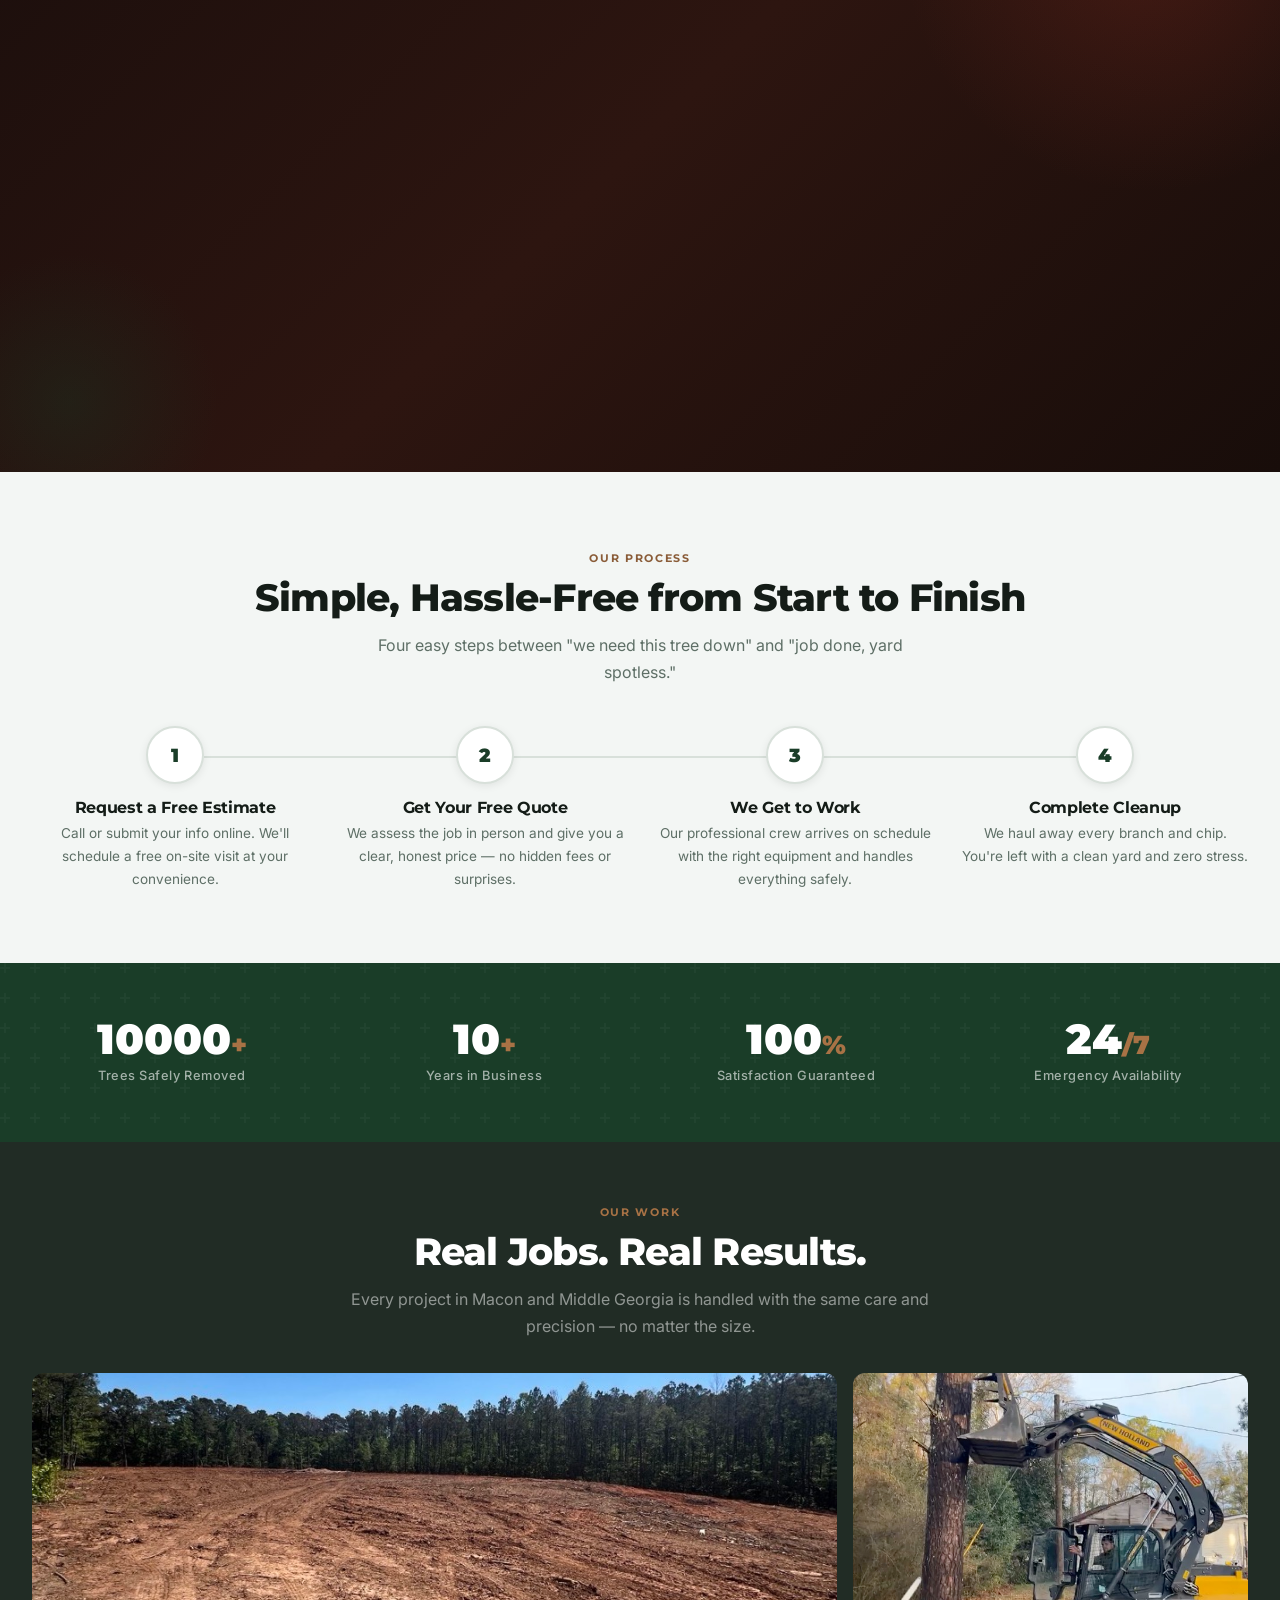
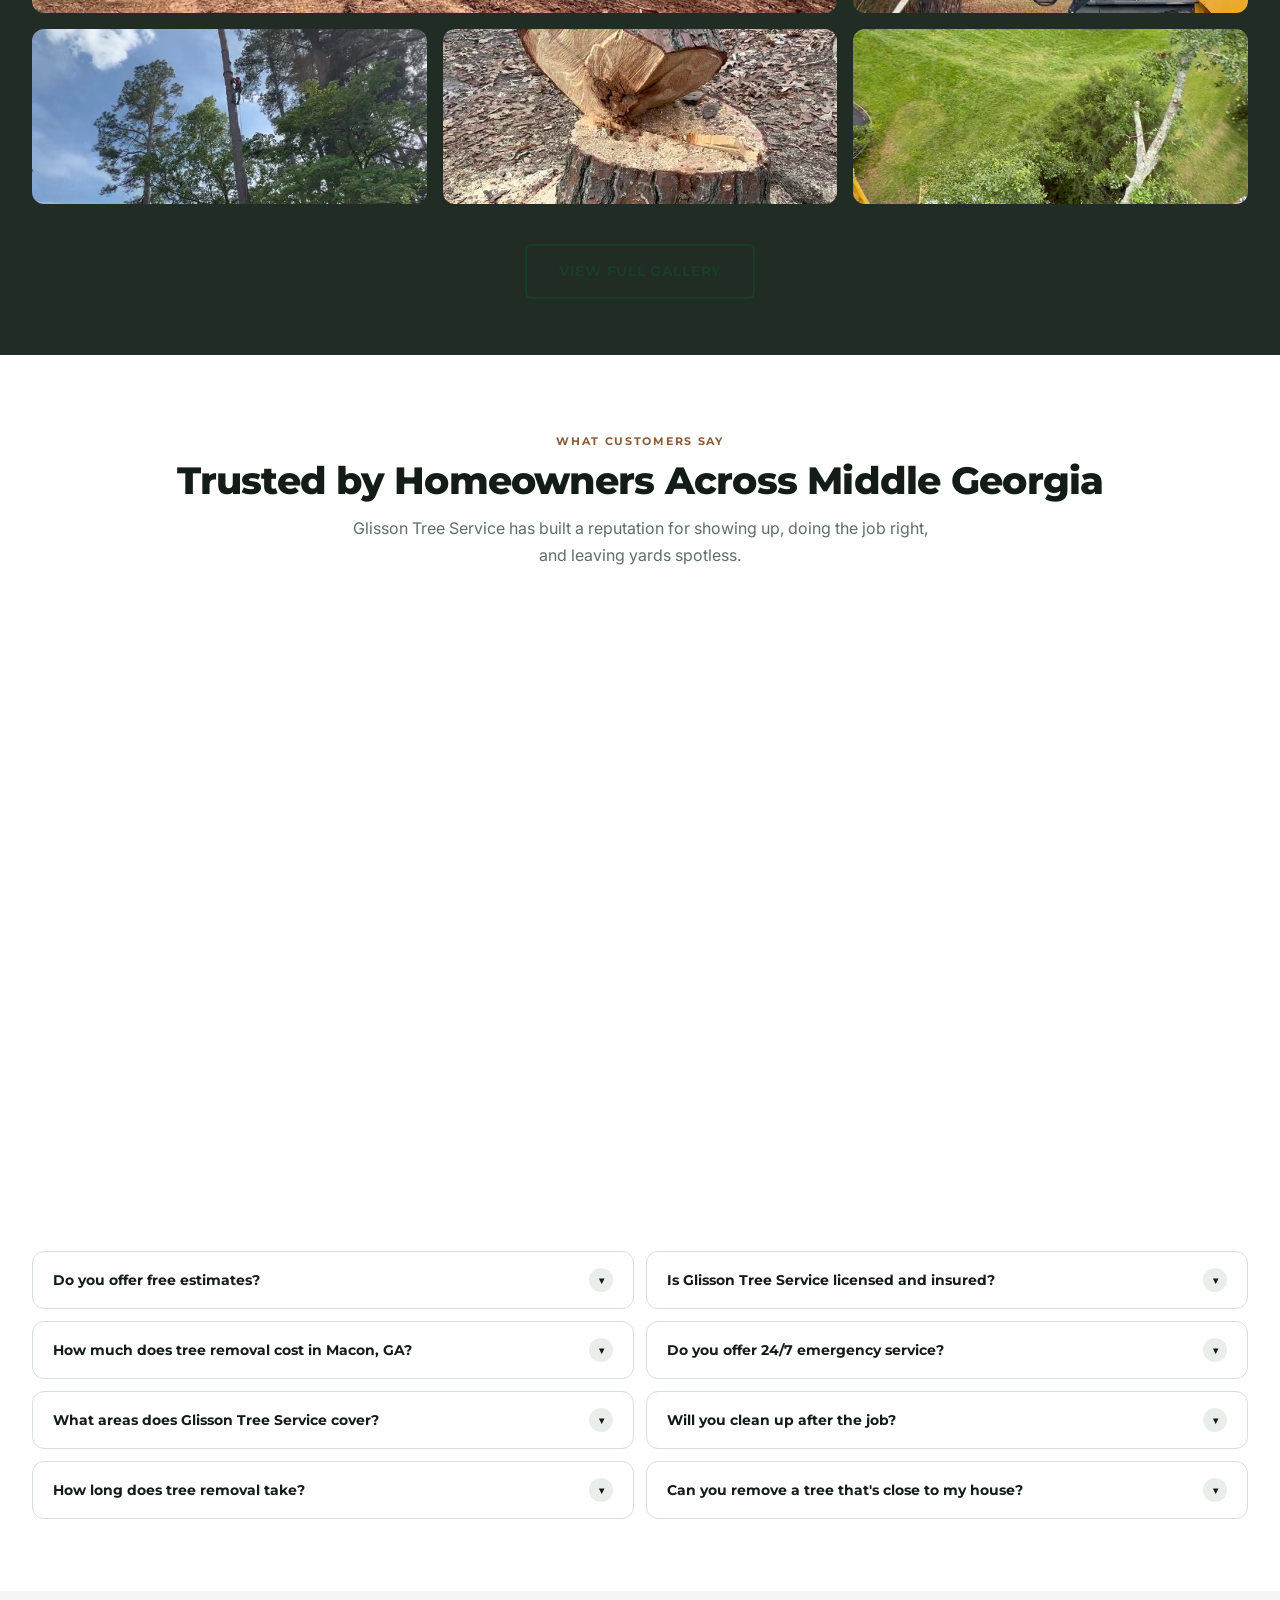
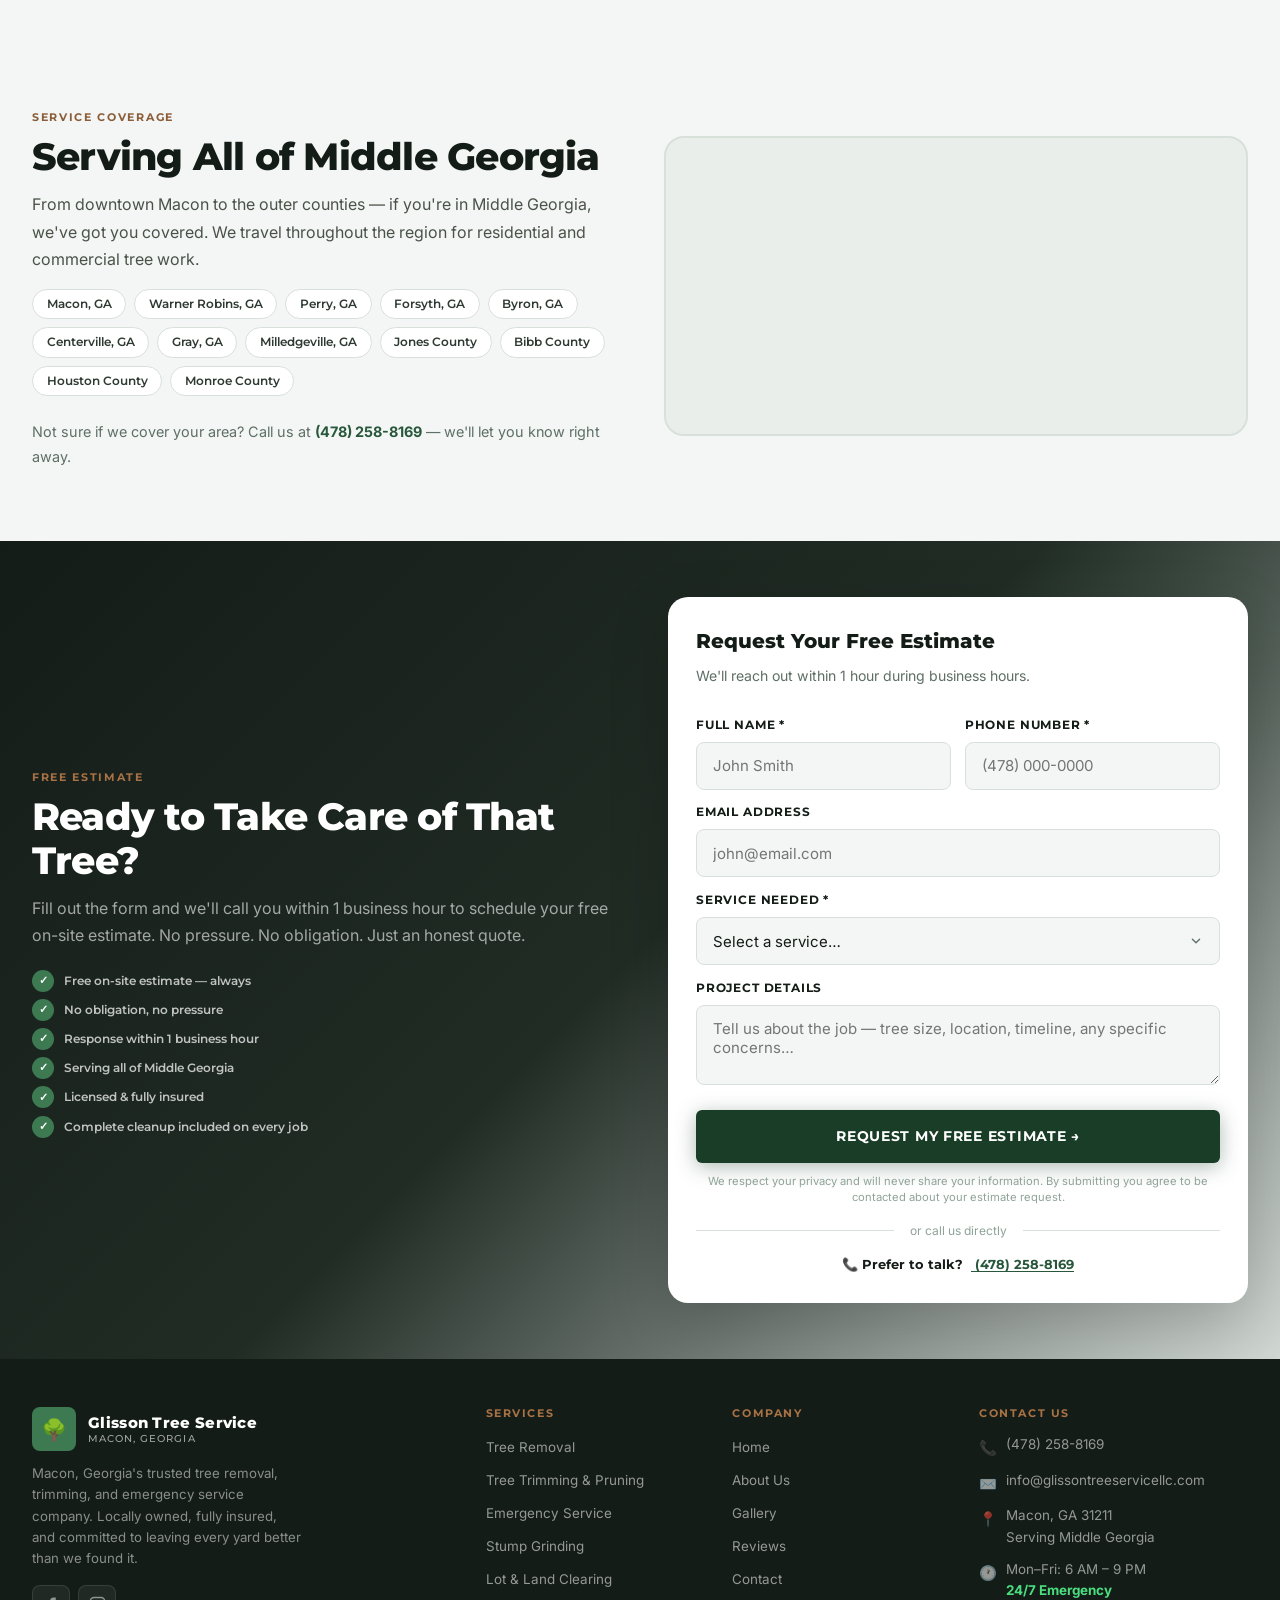
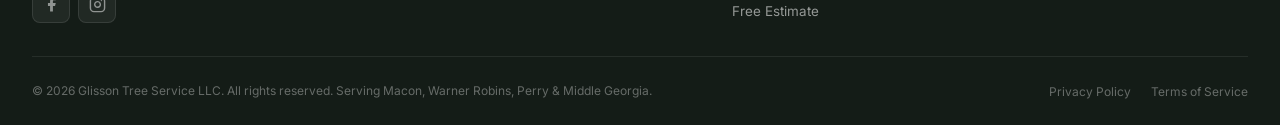
==== commit 2f1537a0: "Fix object-position crops: show men/machinery in frame - Tree Removal card: center top to show John " ====
--- a/index.html
+++ b/index.html
@@ -215,7 +215,7 @@
         <div class="service-card reveal reveal-delay-1">
           <div class="service-card-img">
             <span class="service-card-badge">Most Popular</span>
-            <img src="images/excavator-pine-removal.jpg" alt="Professional tree removal Macon GA" loading="lazy" style="object-position: center bottom" />
+            <img src="images/excavator-pine-removal.jpg" alt="Professional tree removal Macon GA" loading="lazy" style="object-position: center top" />
           </div>
           <div class="service-card-body">
             <div class="service-icon">🌳</div>
@@ -296,7 +296,7 @@
       <div class="why-grid">
         <div class="why-img-stack reveal-left">
           <div class="why-img-main">
-            <img src="images/massive-tree-chainsaw.jpg" alt="Glisson Tree Service Macon Georgia" loading="lazy" />
+            <img src="images/massive-tree-chainsaw.jpg" alt="Glisson Tree Service Macon Georgia" loading="lazy" style="object-position: center top" />
           </div>
           <div class="why-img-accent">
             <img src="images/team-photo.jpg" alt="Glisson Tree Service crew Macon GA" loading="lazy" />
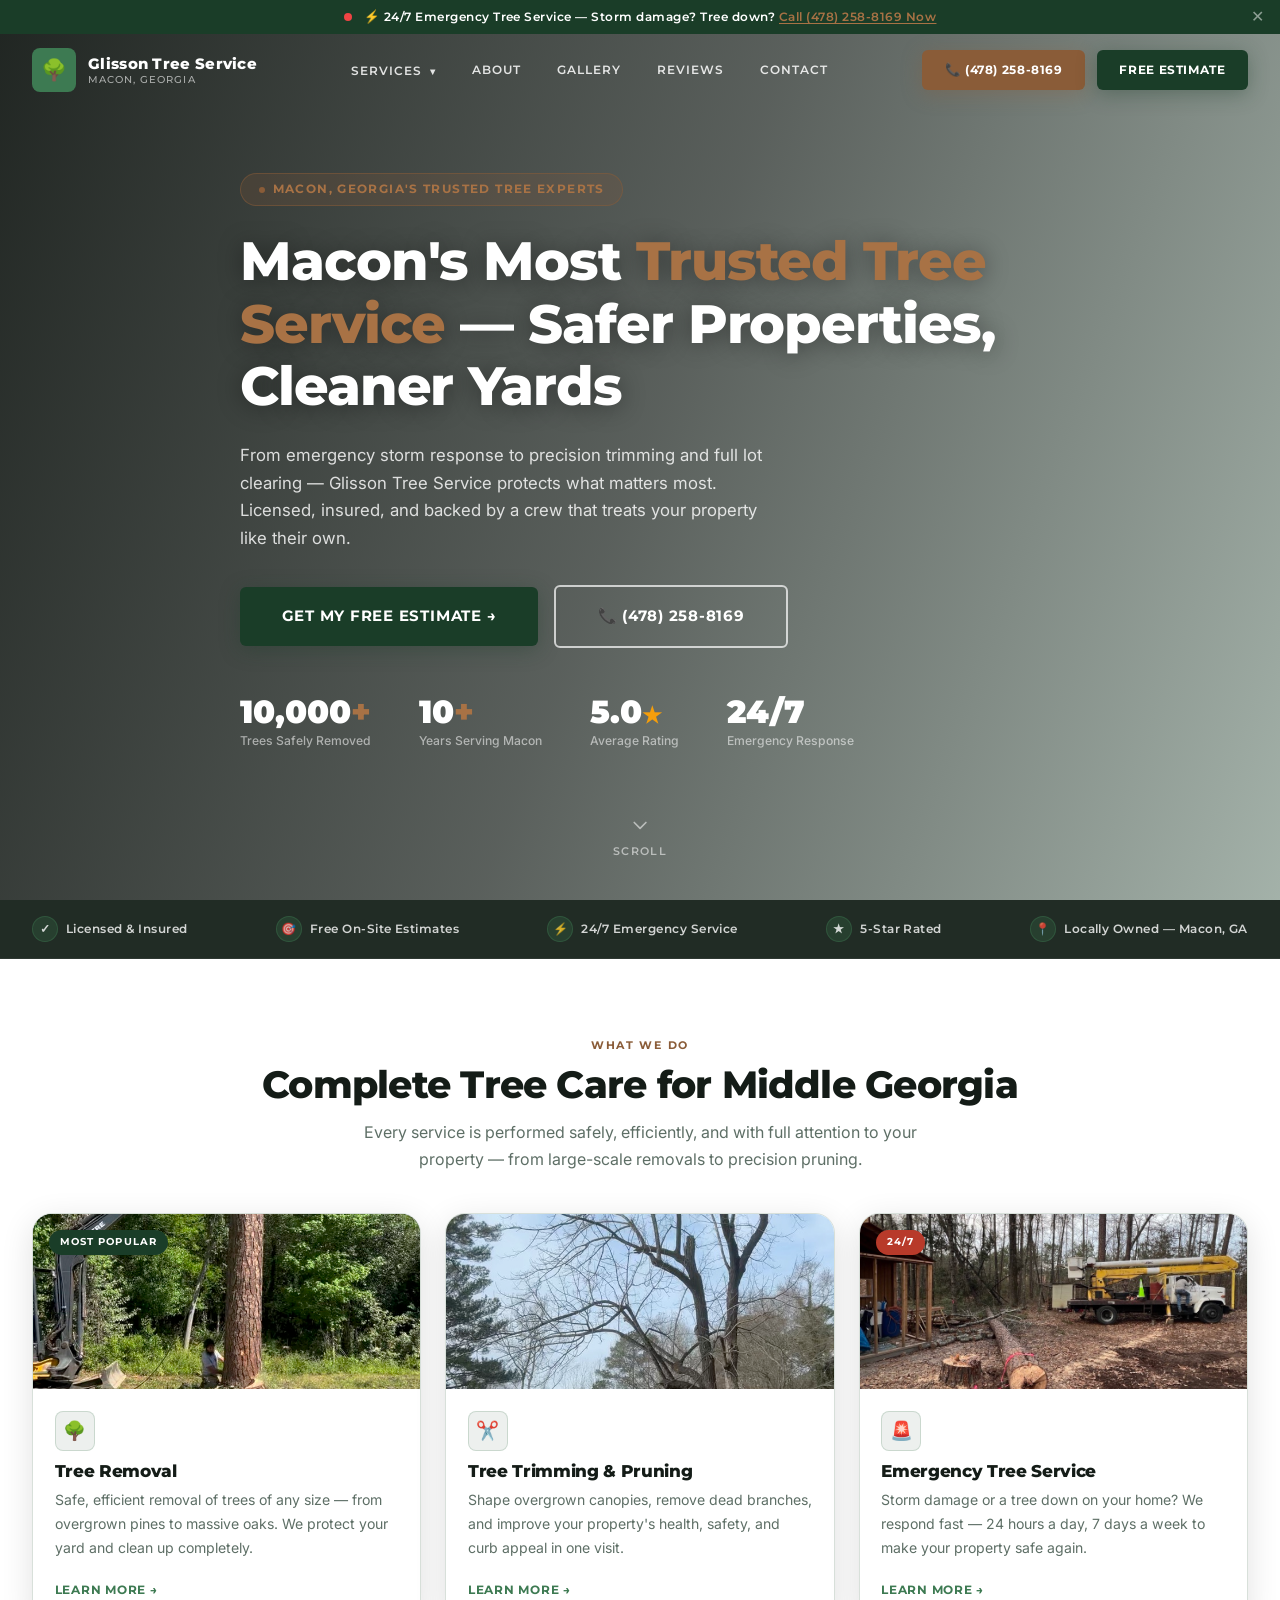
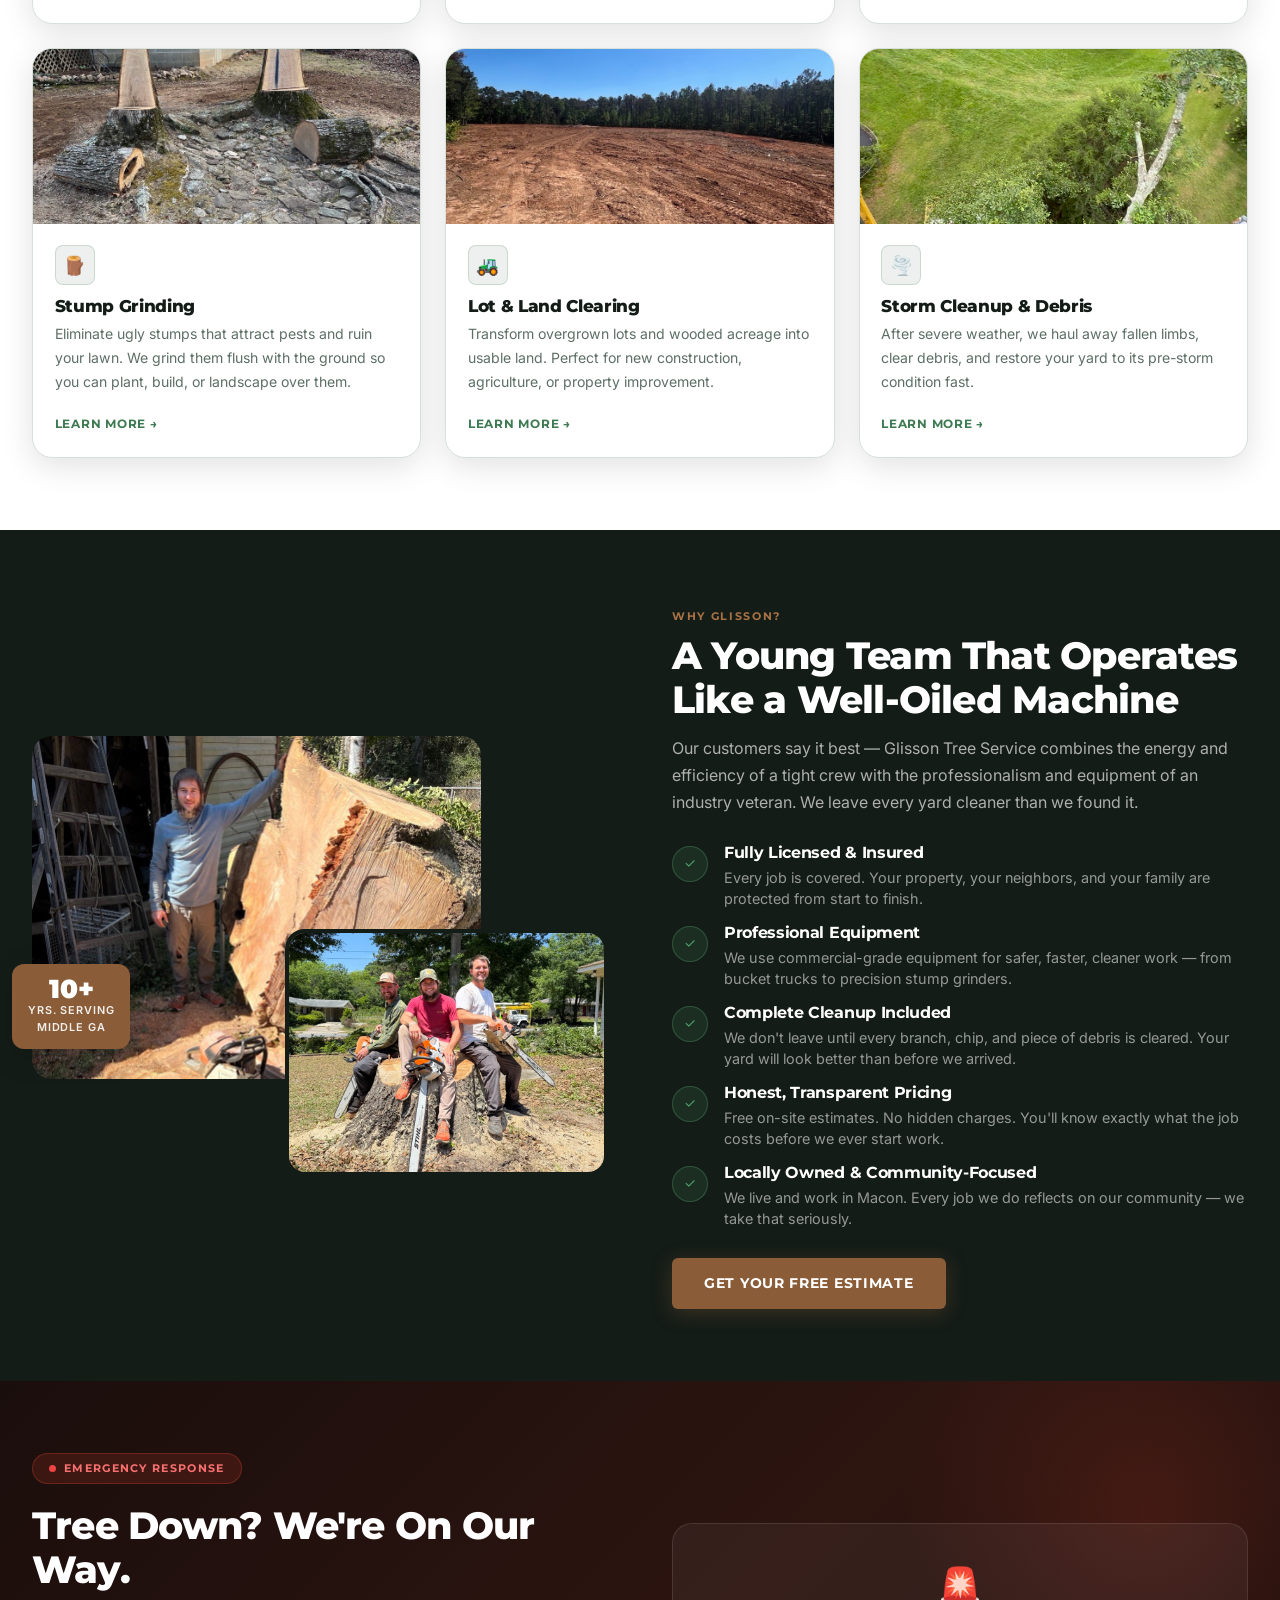
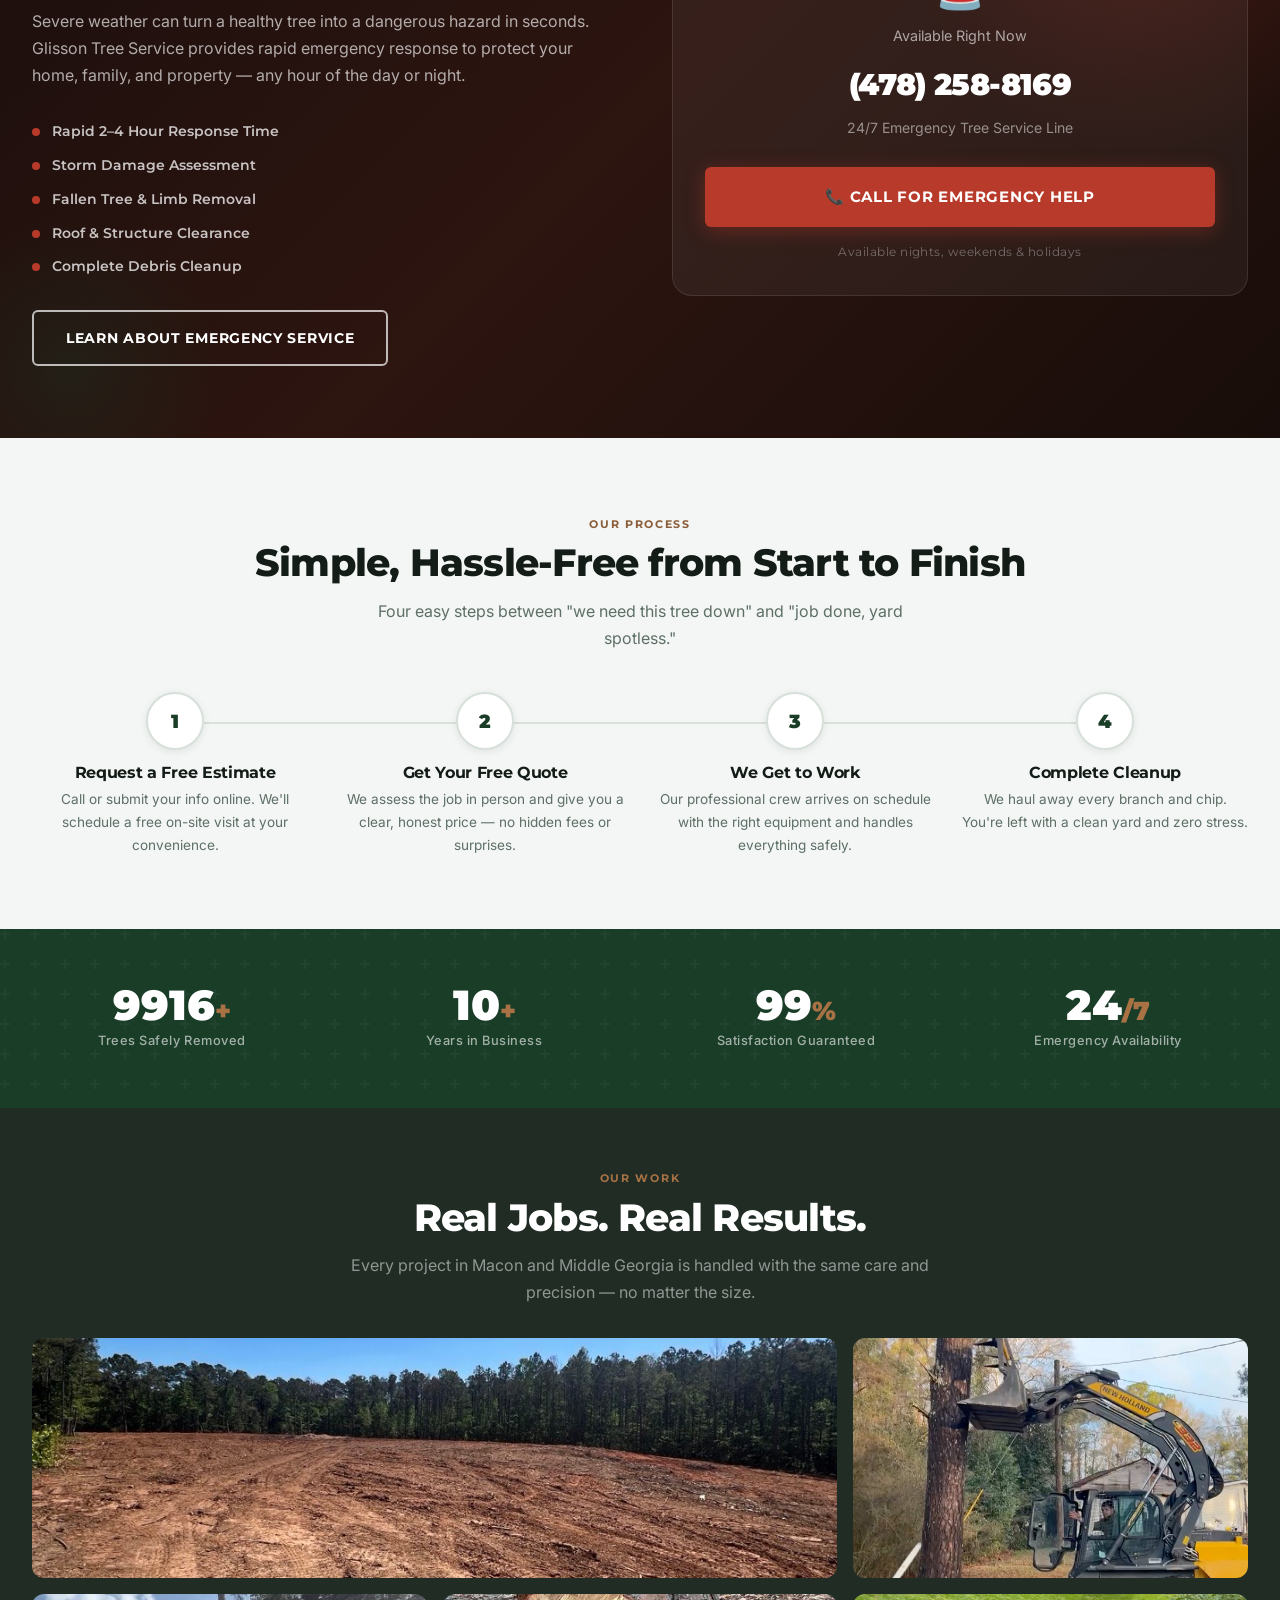
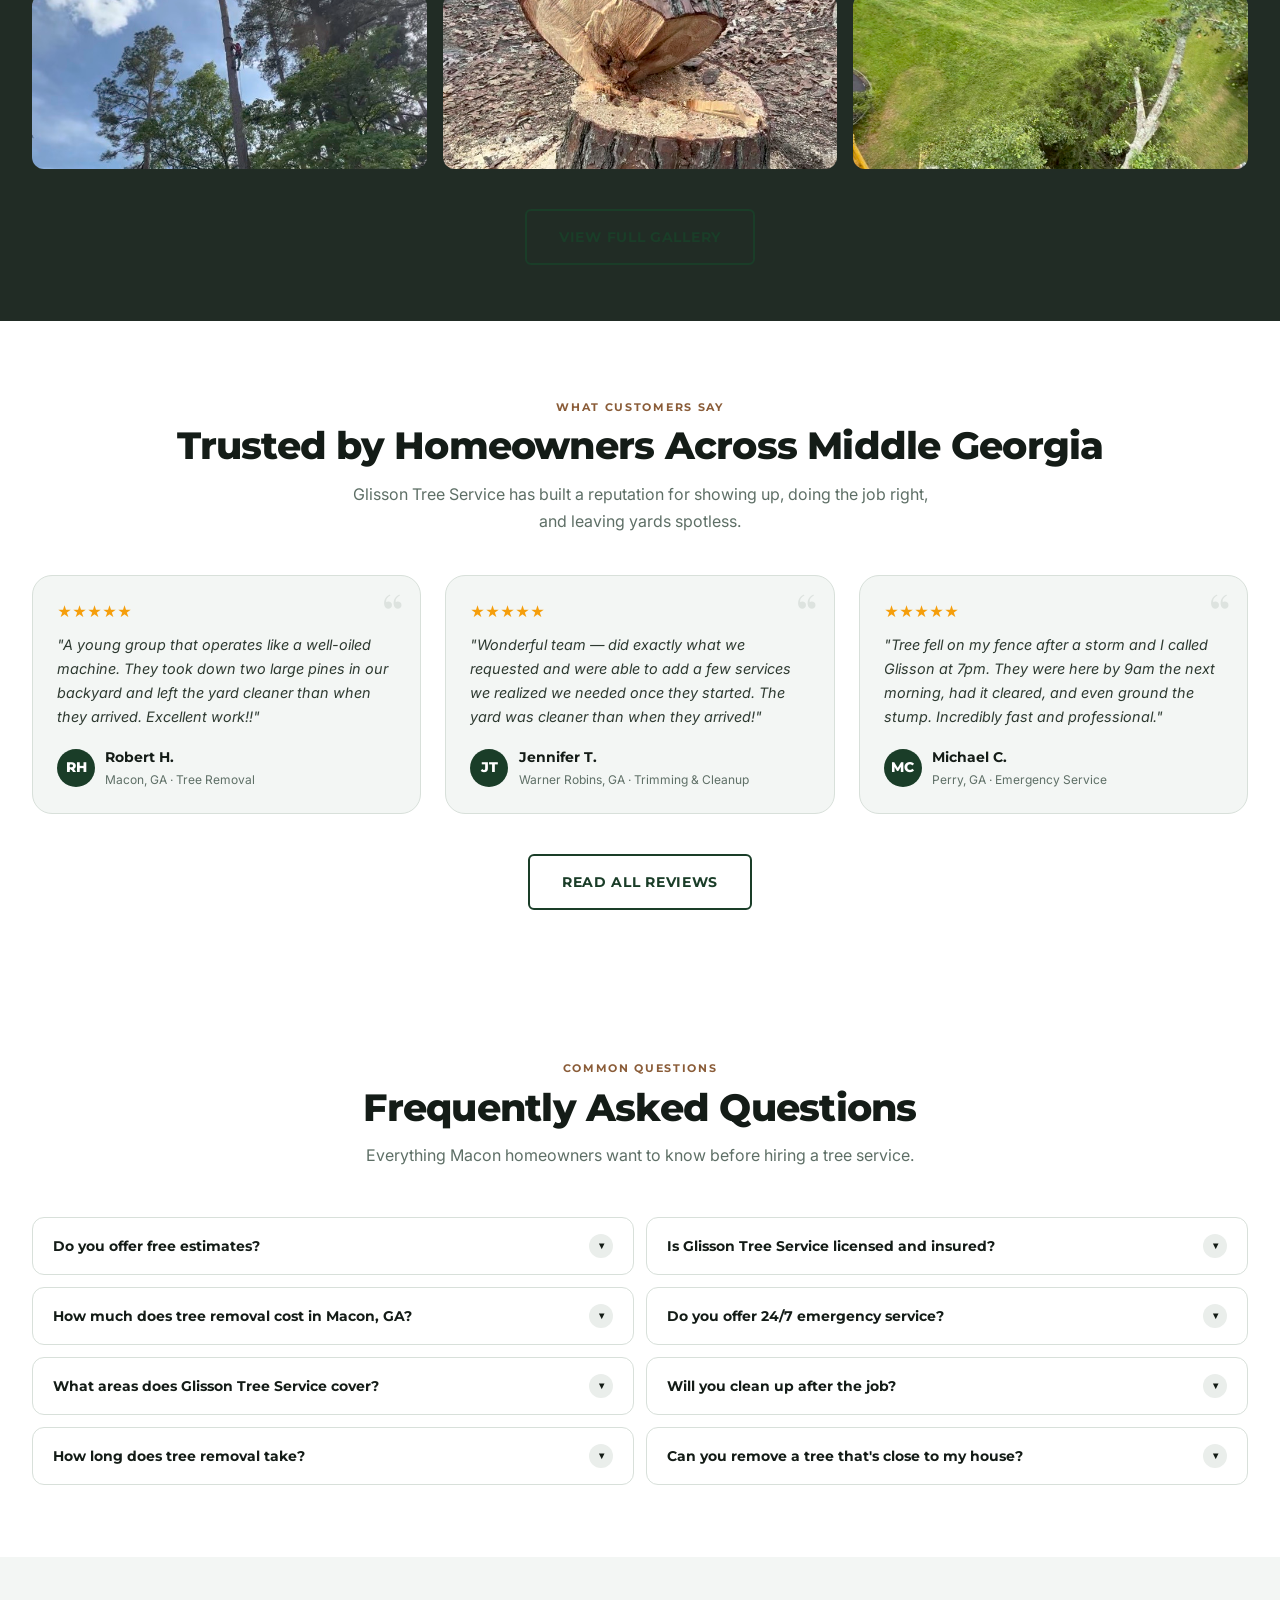
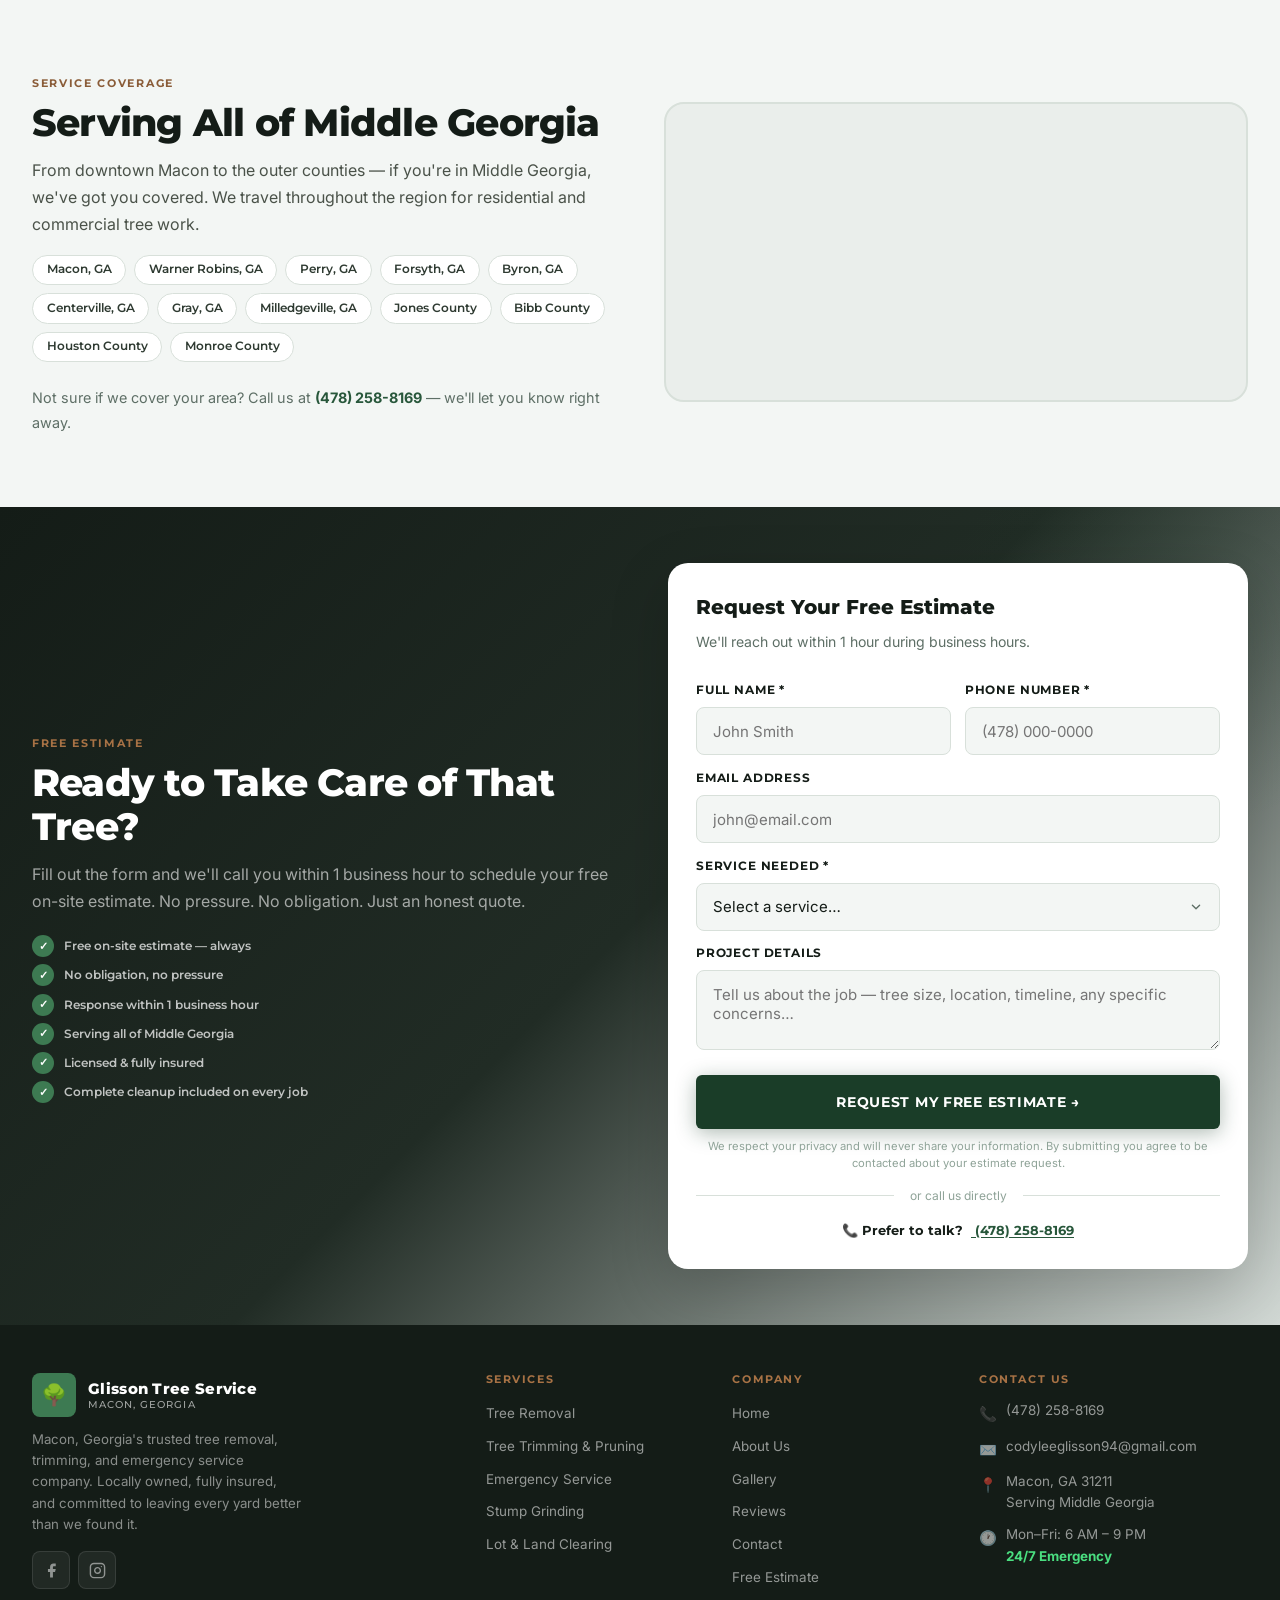
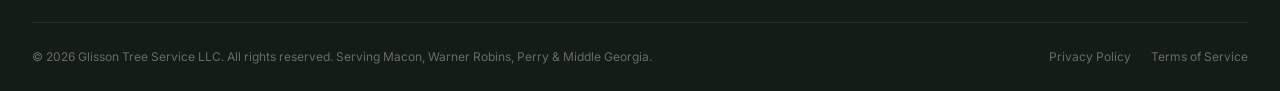
==== commit 79608b61: "Polish pass: fix image crops, email consistency, 10+ years/10k trees across all pages - Gallery page" ====
--- a/index.html
+++ b/index.html
@@ -37,7 +37,7 @@
         "name": "Glisson Tree Service",
         "description": "Professional tree removal, trimming, stump grinding, lot clearing, and 24/7 emergency tree service serving Macon, Georgia and surrounding Middle Georgia communities.",
         "telephone": "+14782588169",
-        "email": "info@glissontreeservicellc.com",
+        "email": "codyleeglisson94@gmail.com",
         "url": "https://glissontreeservicellc.com",
         "address": {
           "@type": "PostalAddress",
@@ -215,7 +215,7 @@
         <div class="service-card reveal reveal-delay-1">
           <div class="service-card-img">
             <span class="service-card-badge">Most Popular</span>
-            <img src="images/excavator-pine-removal.jpg" alt="Professional tree removal Macon GA" loading="lazy" style="object-position: center top" />
+            <img src="images/excavator-pine-removal.jpg" alt="Professional tree removal Macon GA" loading="lazy" style="object-position: center 65%" />
           </div>
           <div class="service-card-body">
             <div class="service-icon">🌳</div>
@@ -780,7 +780,7 @@
         </div>
         <div class="footer-contact-item">
           <span class="fc-icon">✉️</span>
-          <div>info@glissontreeservicellc.com</div>
+          <div>codyleeglisson94@gmail.com</div>
         </div>
         <div class="footer-contact-item">
           <span class="fc-icon">📍</span>
--- a/styles.css
+++ b/styles.css
@@ -181,10 +181,12 @@
   font-size: 0.78rem;
   font-weight: 600;
   letter-spacing: 0.04em;
-  position: relative;
+  position: fixed;
+  top: 0; left: 0; right: 0;
   z-index: 1001;
   transition: var(--transition);
 }
+.ann-bar.bar-up { transform: translateY(-100%); pointer-events: none; }
 .ann-bar a { color: var(--bark-light); text-decoration: underline; text-underline-offset: 2px; }
 .ann-bar-inner {
   max-width: 1280px;
@@ -226,7 +228,6 @@
   backdrop-filter: blur(12px);
   padding: 0.65rem 0;
   box-shadow: 0 4px 30px rgba(0,0,0,0.3);
-  top: 0 !important;
 }
 .nav-inner {
   max-width: 1280px; margin: 0 auto;
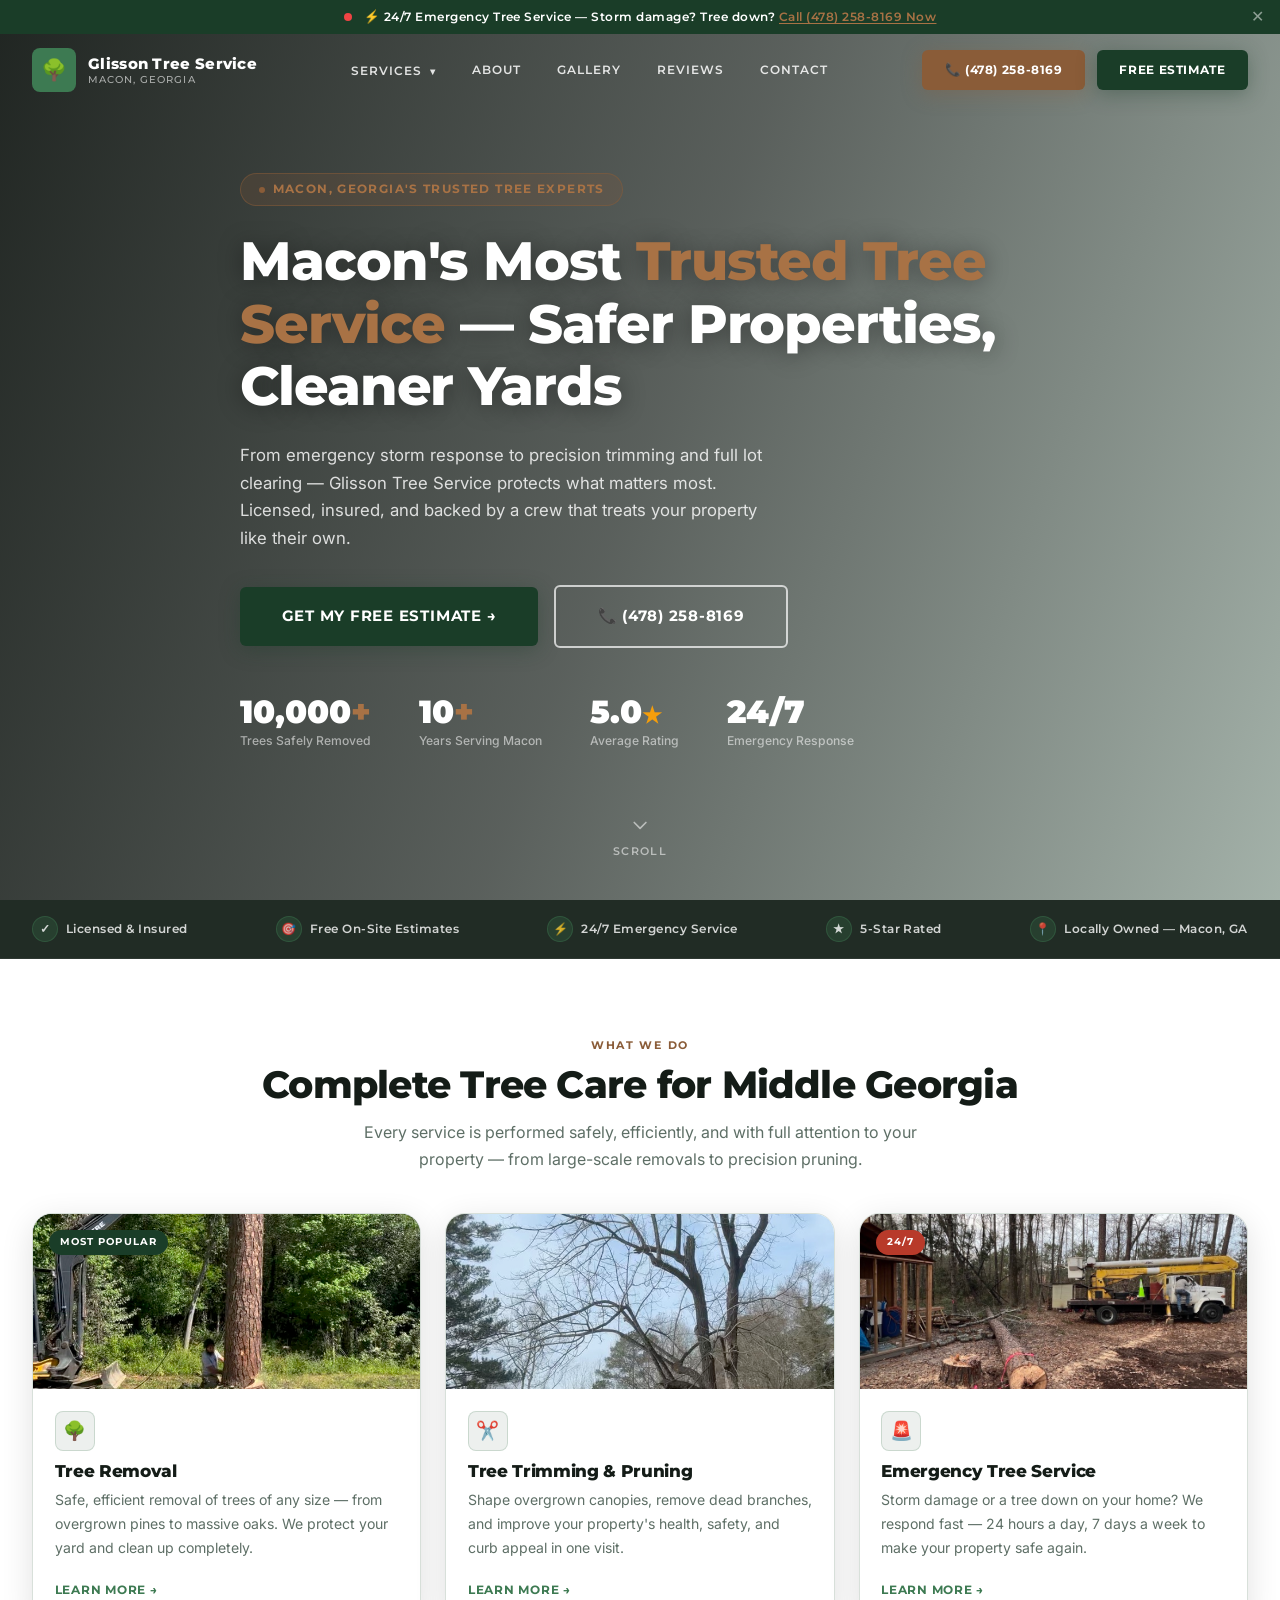
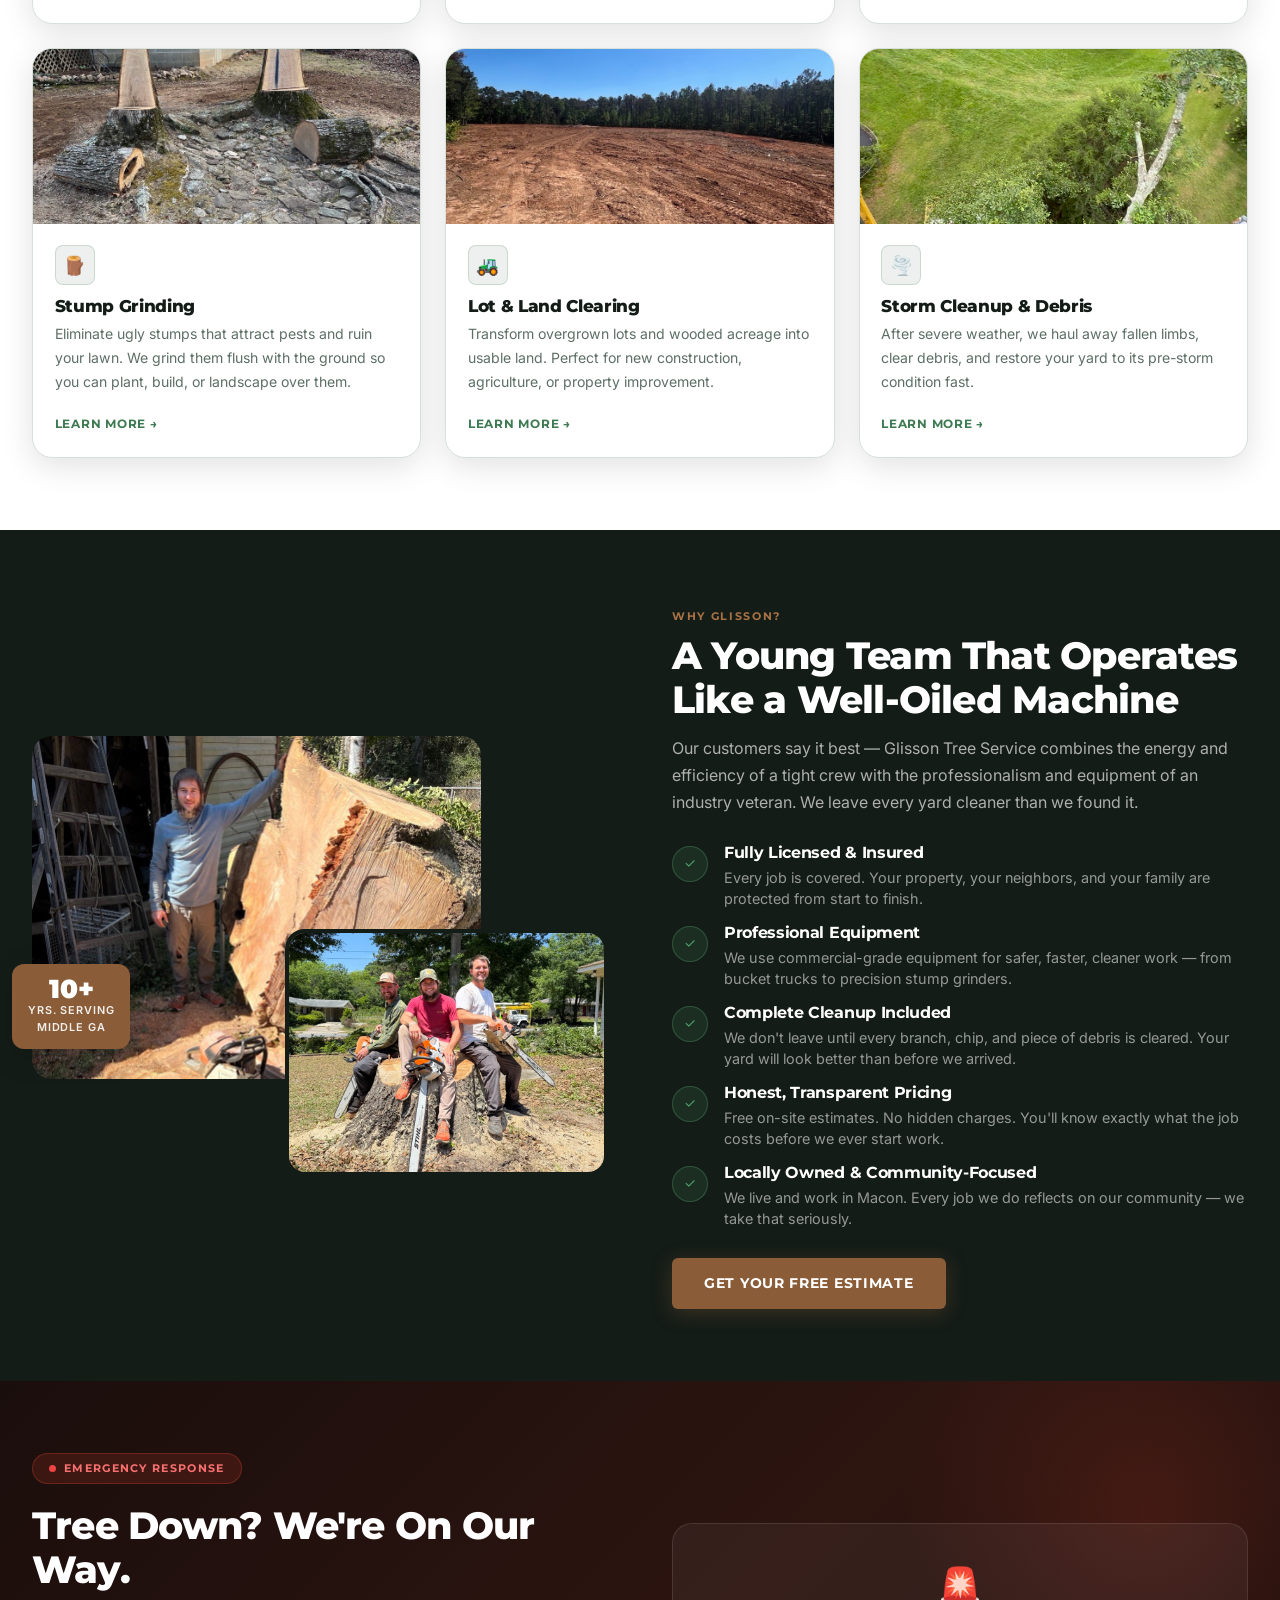
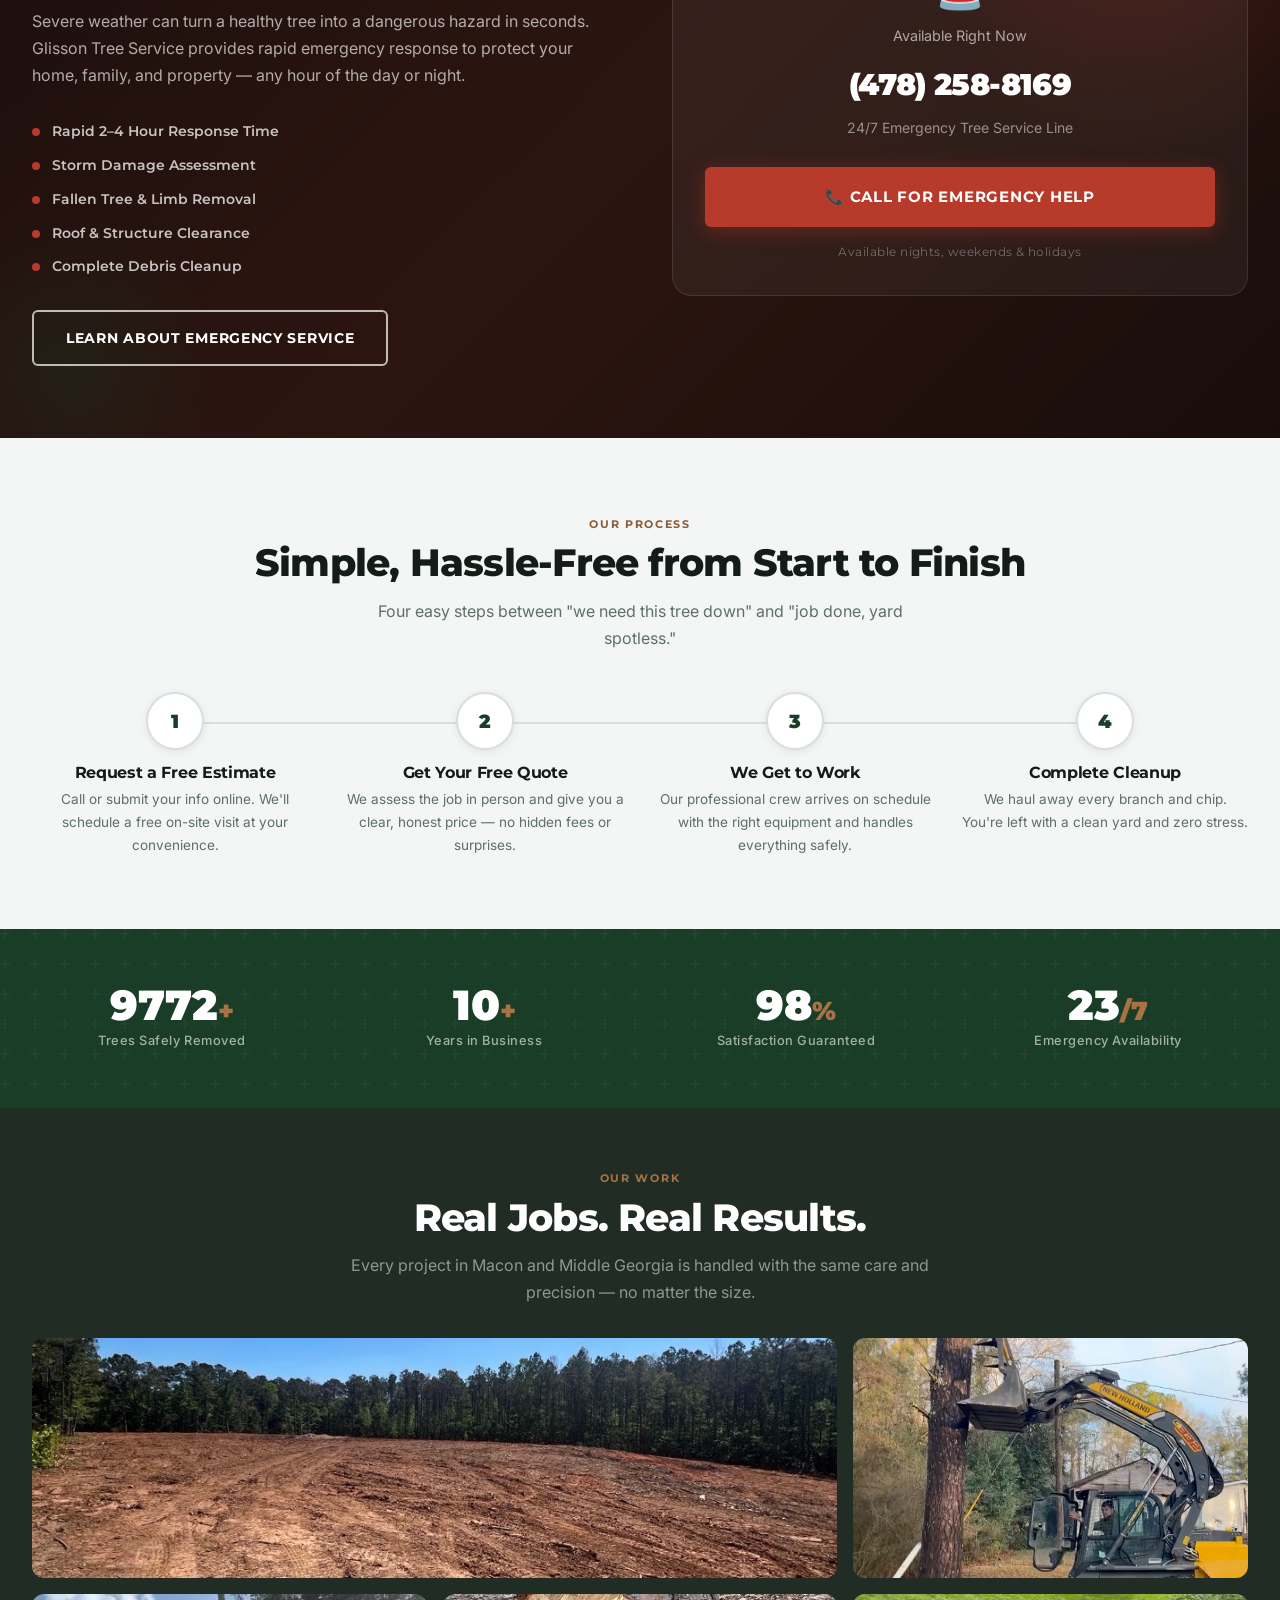
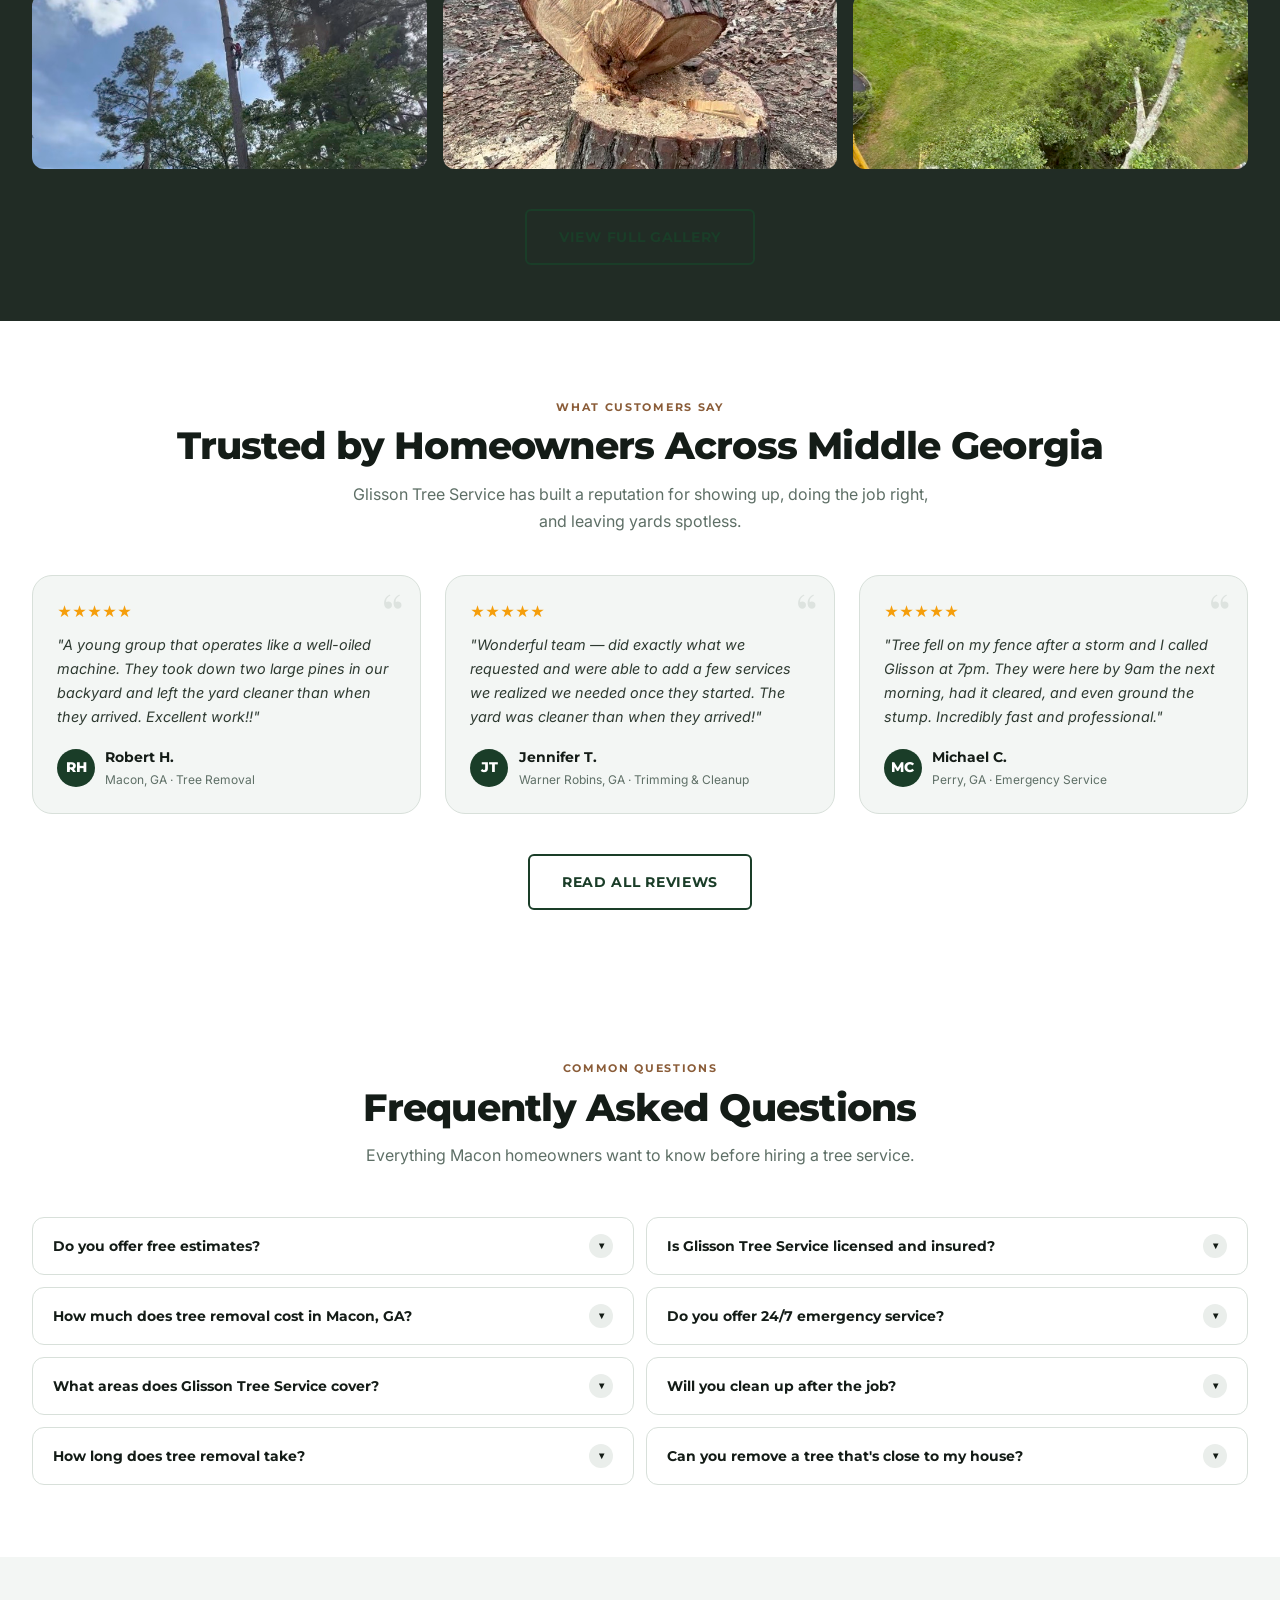
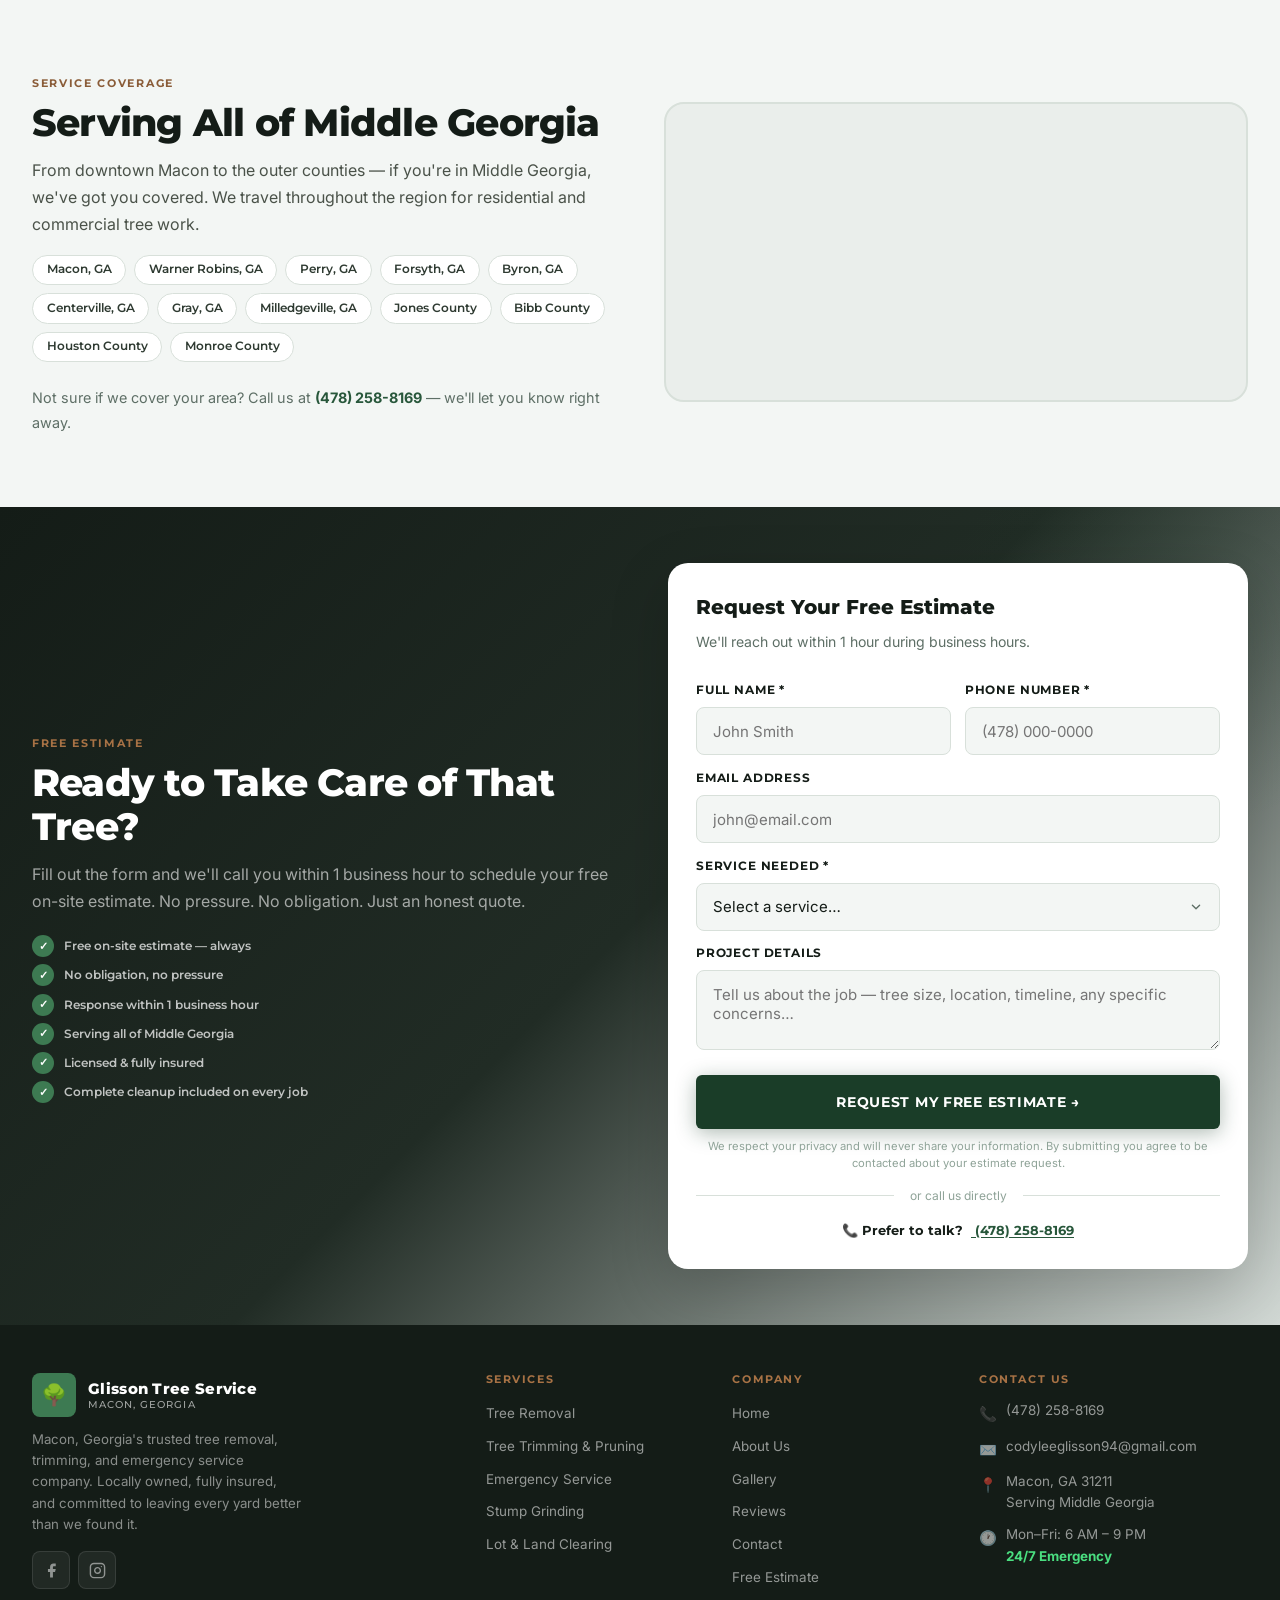
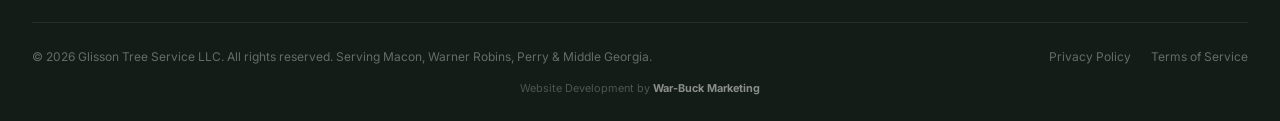
==== commit 0a1a032a: "Add small footer dev credit linking to warbuckmarketing.com" ====
--- a/index.html
+++ b/index.html
@@ -798,7 +798,7 @@
         <a href="#">Privacy Policy</a>
         <a href="#">Terms of Service</a>
       </div>
-    </div>
+    </div><div class="dev-credit"><p>Website Development by <a href="https://warbuckmarketing.com" target="_blank" rel="noopener">War-Buck Marketing</a></p></div>
   </footer>
 
   <!-- ═══════ CHATBOT ═══════ -->
--- a/styles.css
+++ b/styles.css
@@ -1077,6 +1077,10 @@
   flex-wrap: wrap; gap: 0.75rem;
 }
 .footer-bottom p { color: rgba(255,255,255,0.35); font-size: 0.75rem; }
+.dev-credit { max-width: 1280px; margin: 0 auto; text-align: center; padding-top: 0.75rem; }
+.dev-credit p { font-size: 0.68rem; color: rgba(255,255,255,0.25); }
+.dev-credit a { color: rgba(255,255,255,0.5); font-weight: 700; text-decoration: none; }
+.dev-credit a:hover { color: var(--forest-bright); }
 .footer-links { display: flex; gap: 1.25rem; }
 .footer-links a { color: rgba(255,255,255,0.35); font-size: 0.75rem; transition: var(--transition); }
 .footer-links a:hover { color: rgba(255,255,255,0.65); }
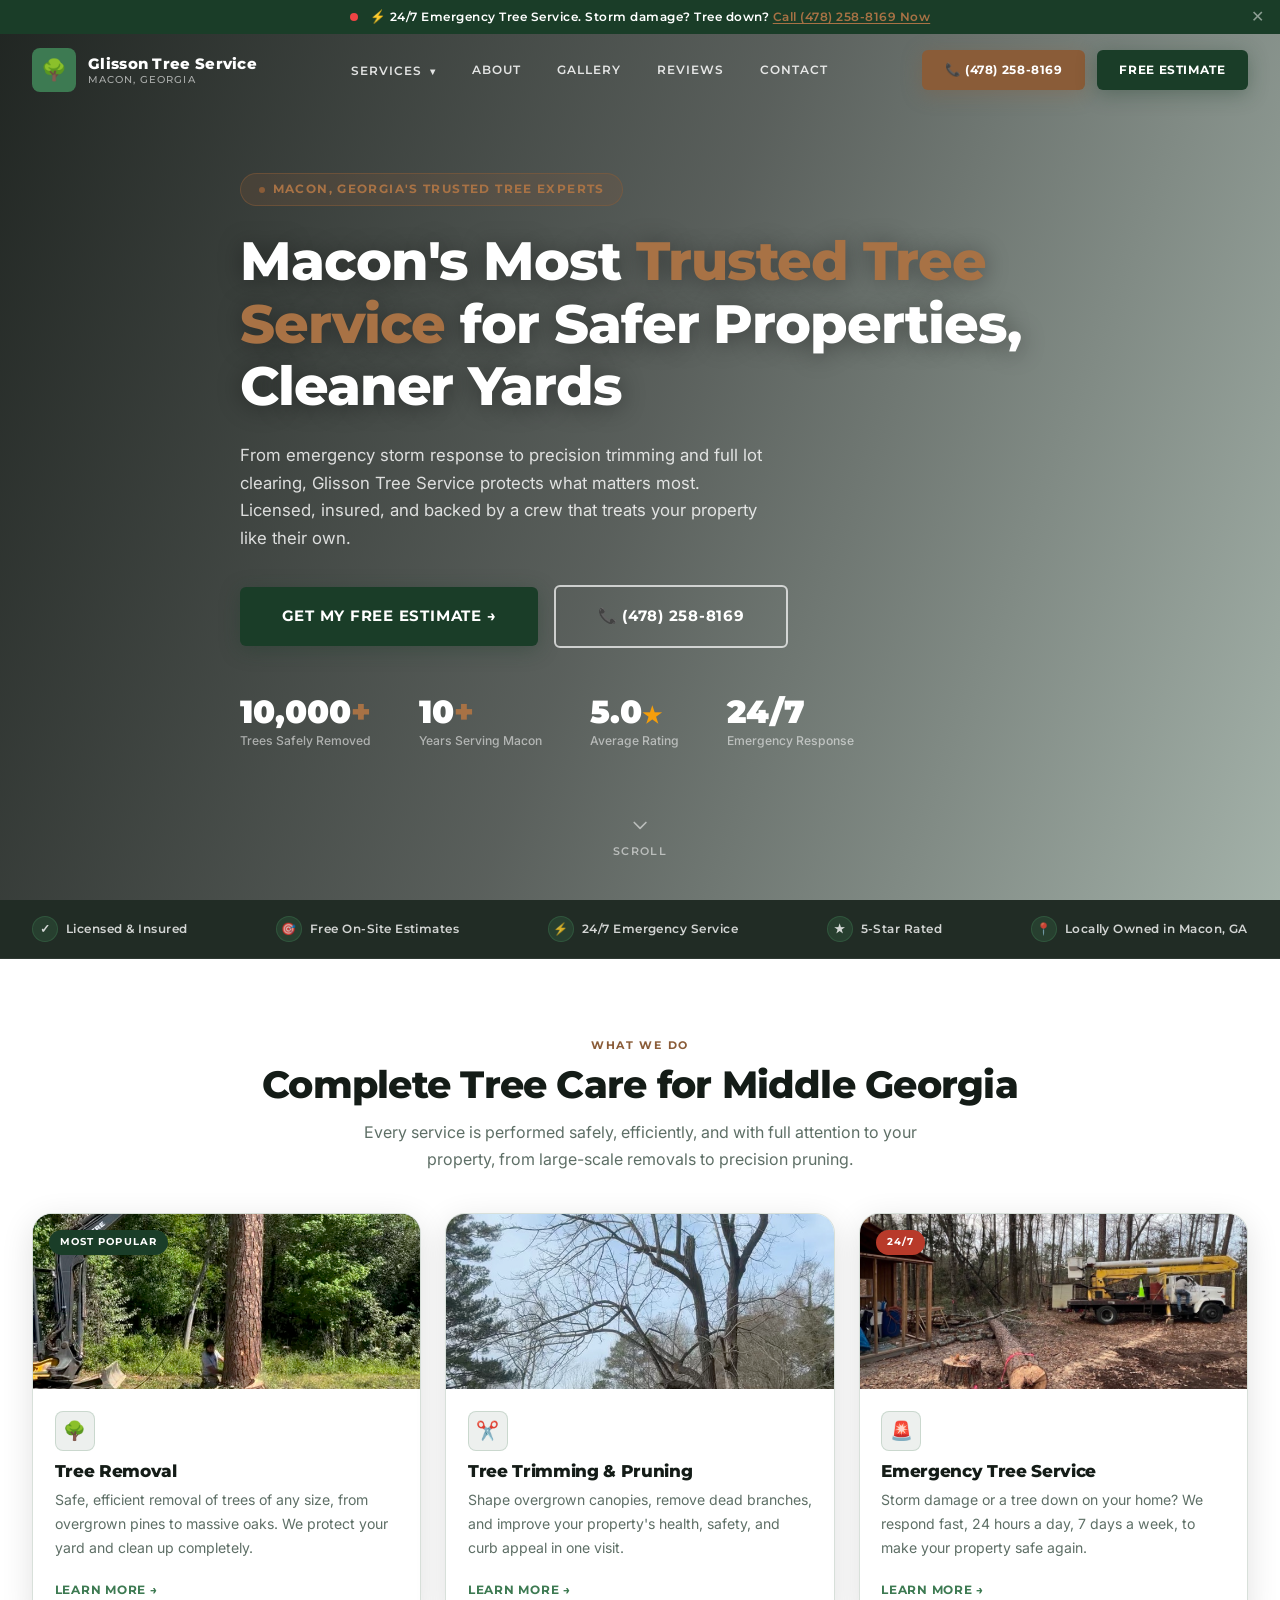
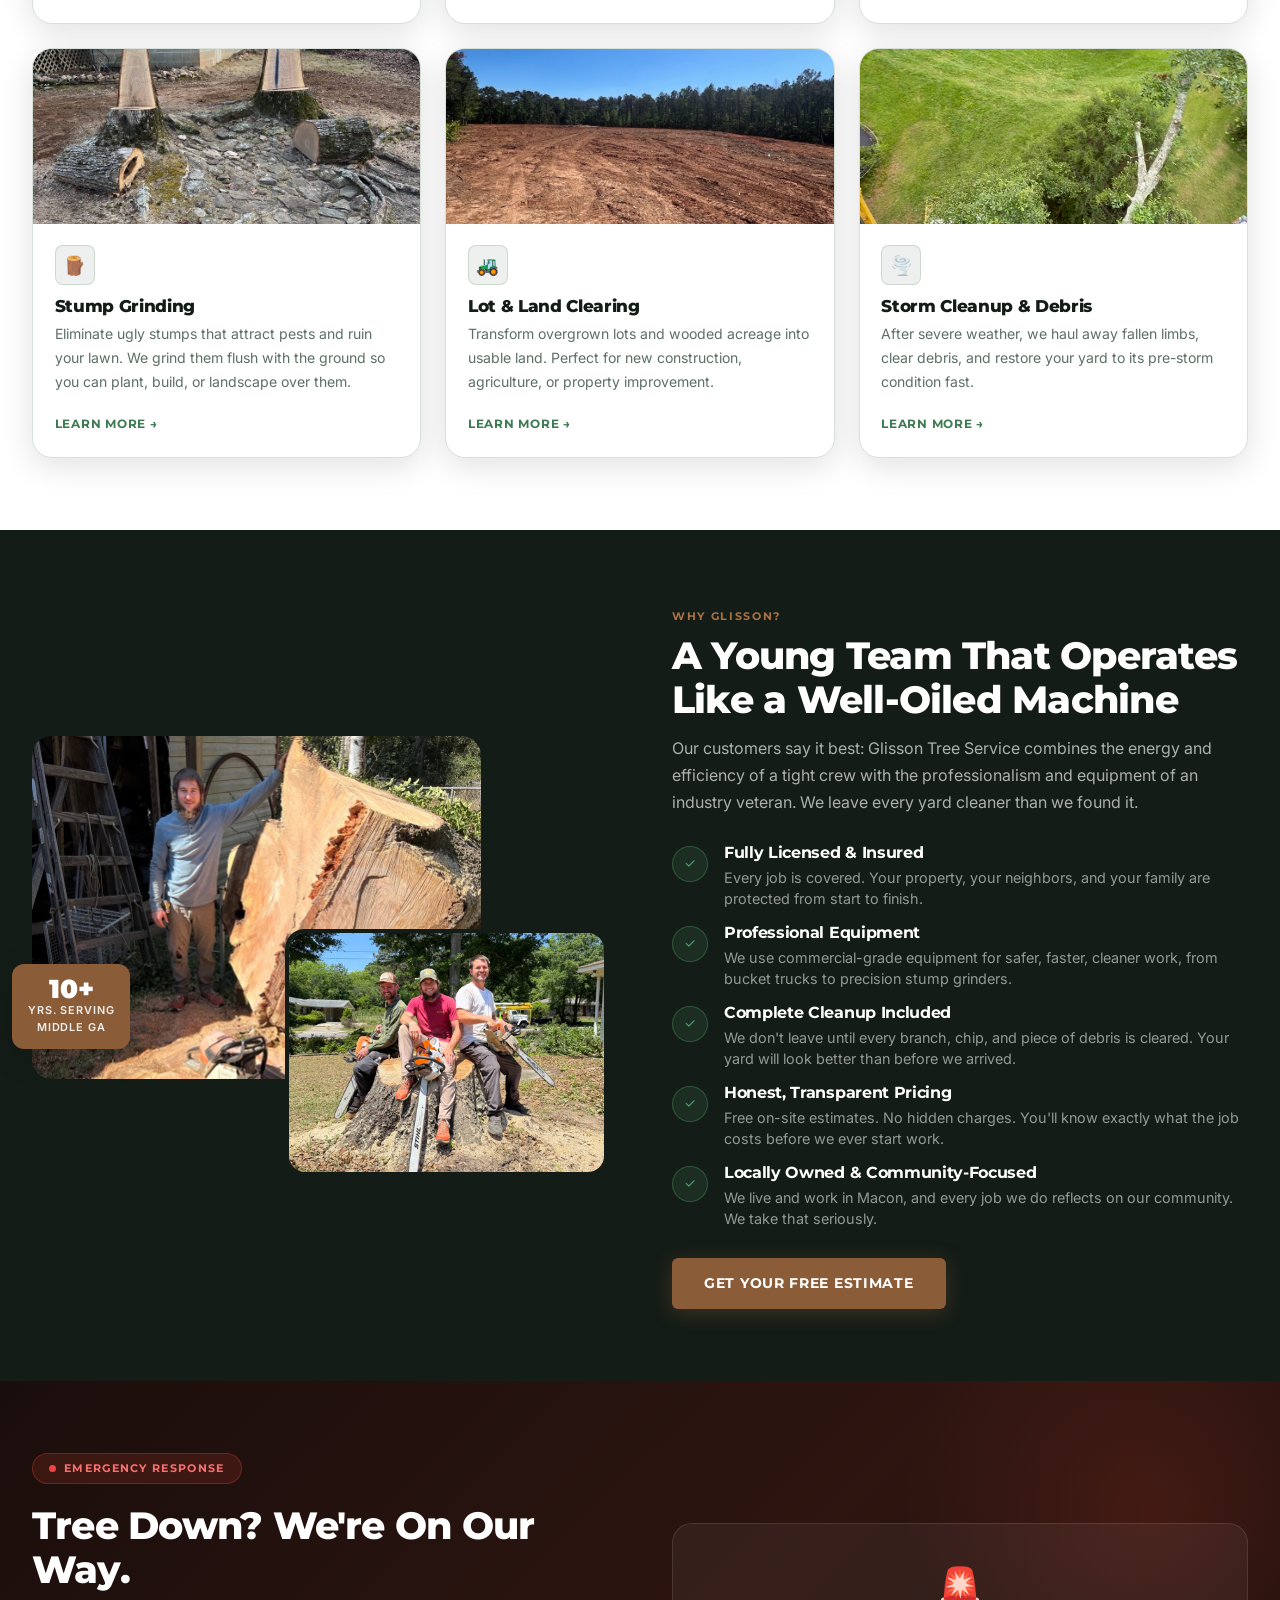
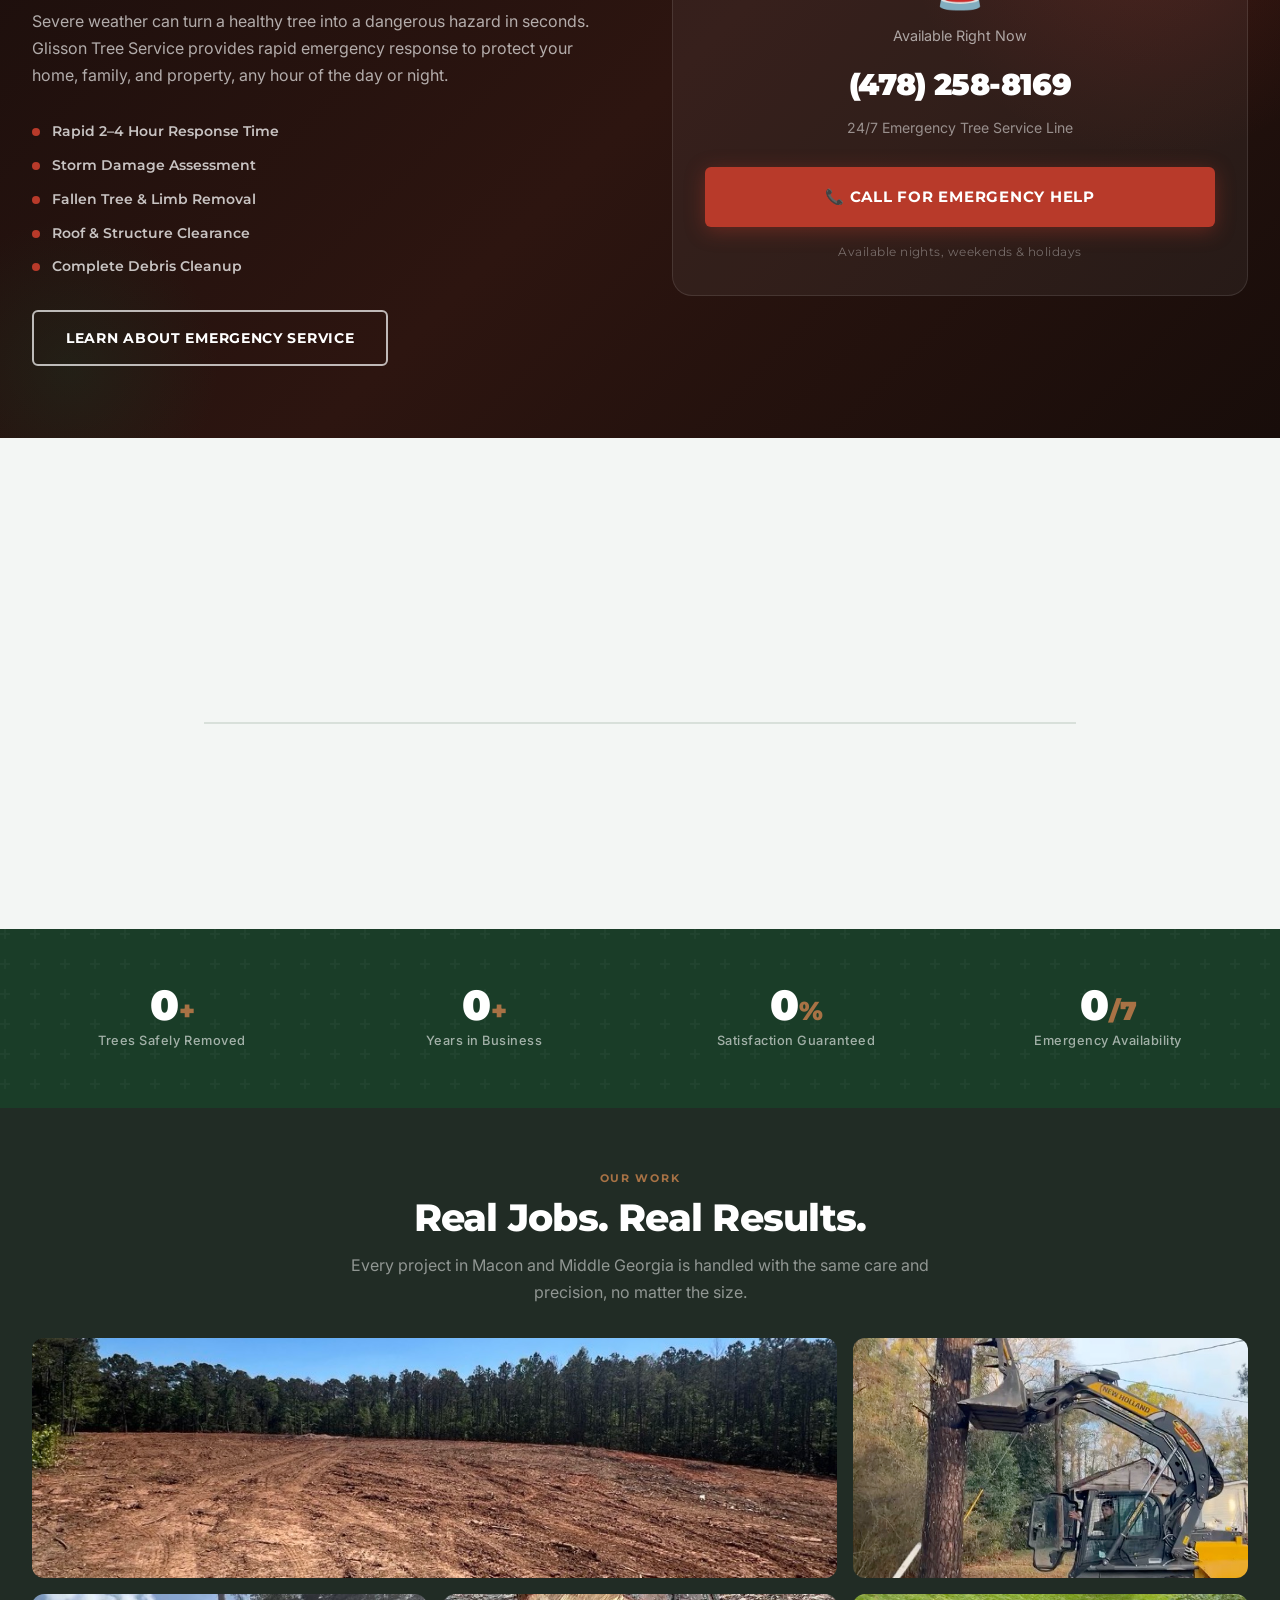
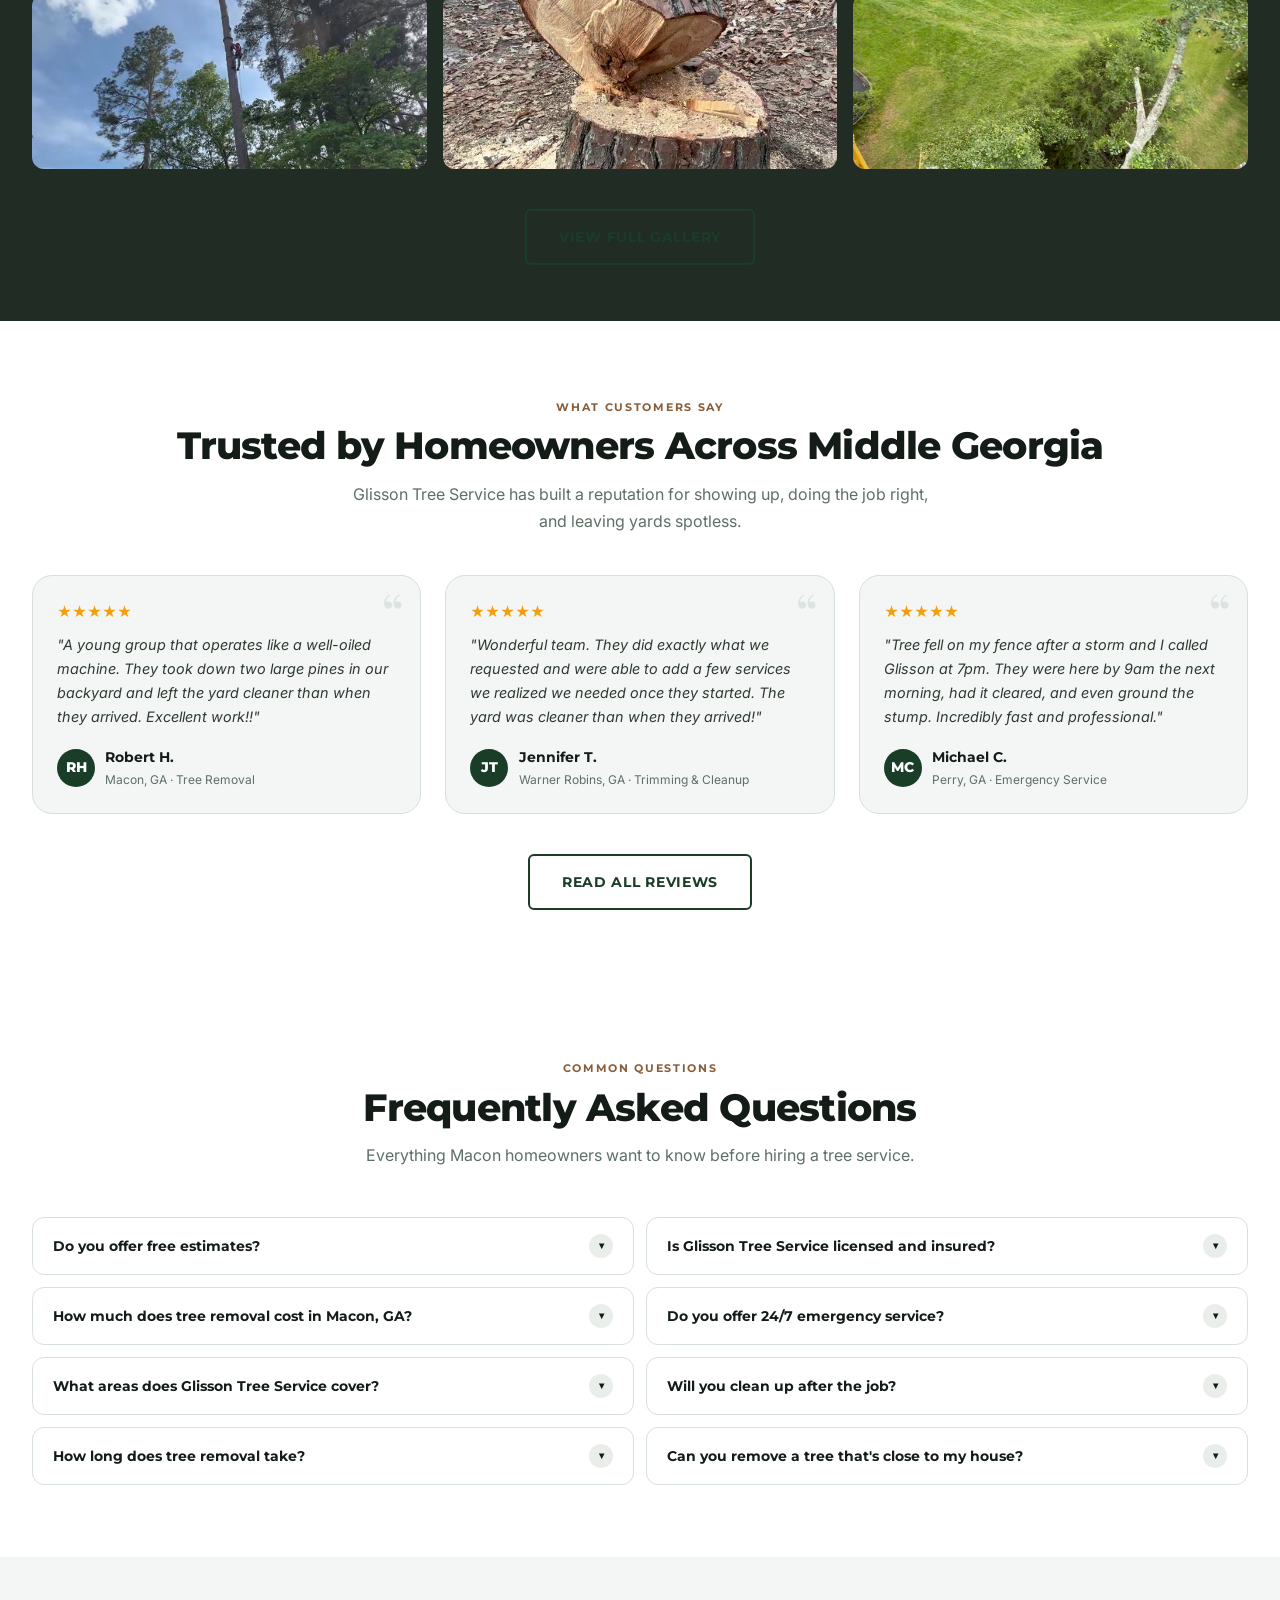
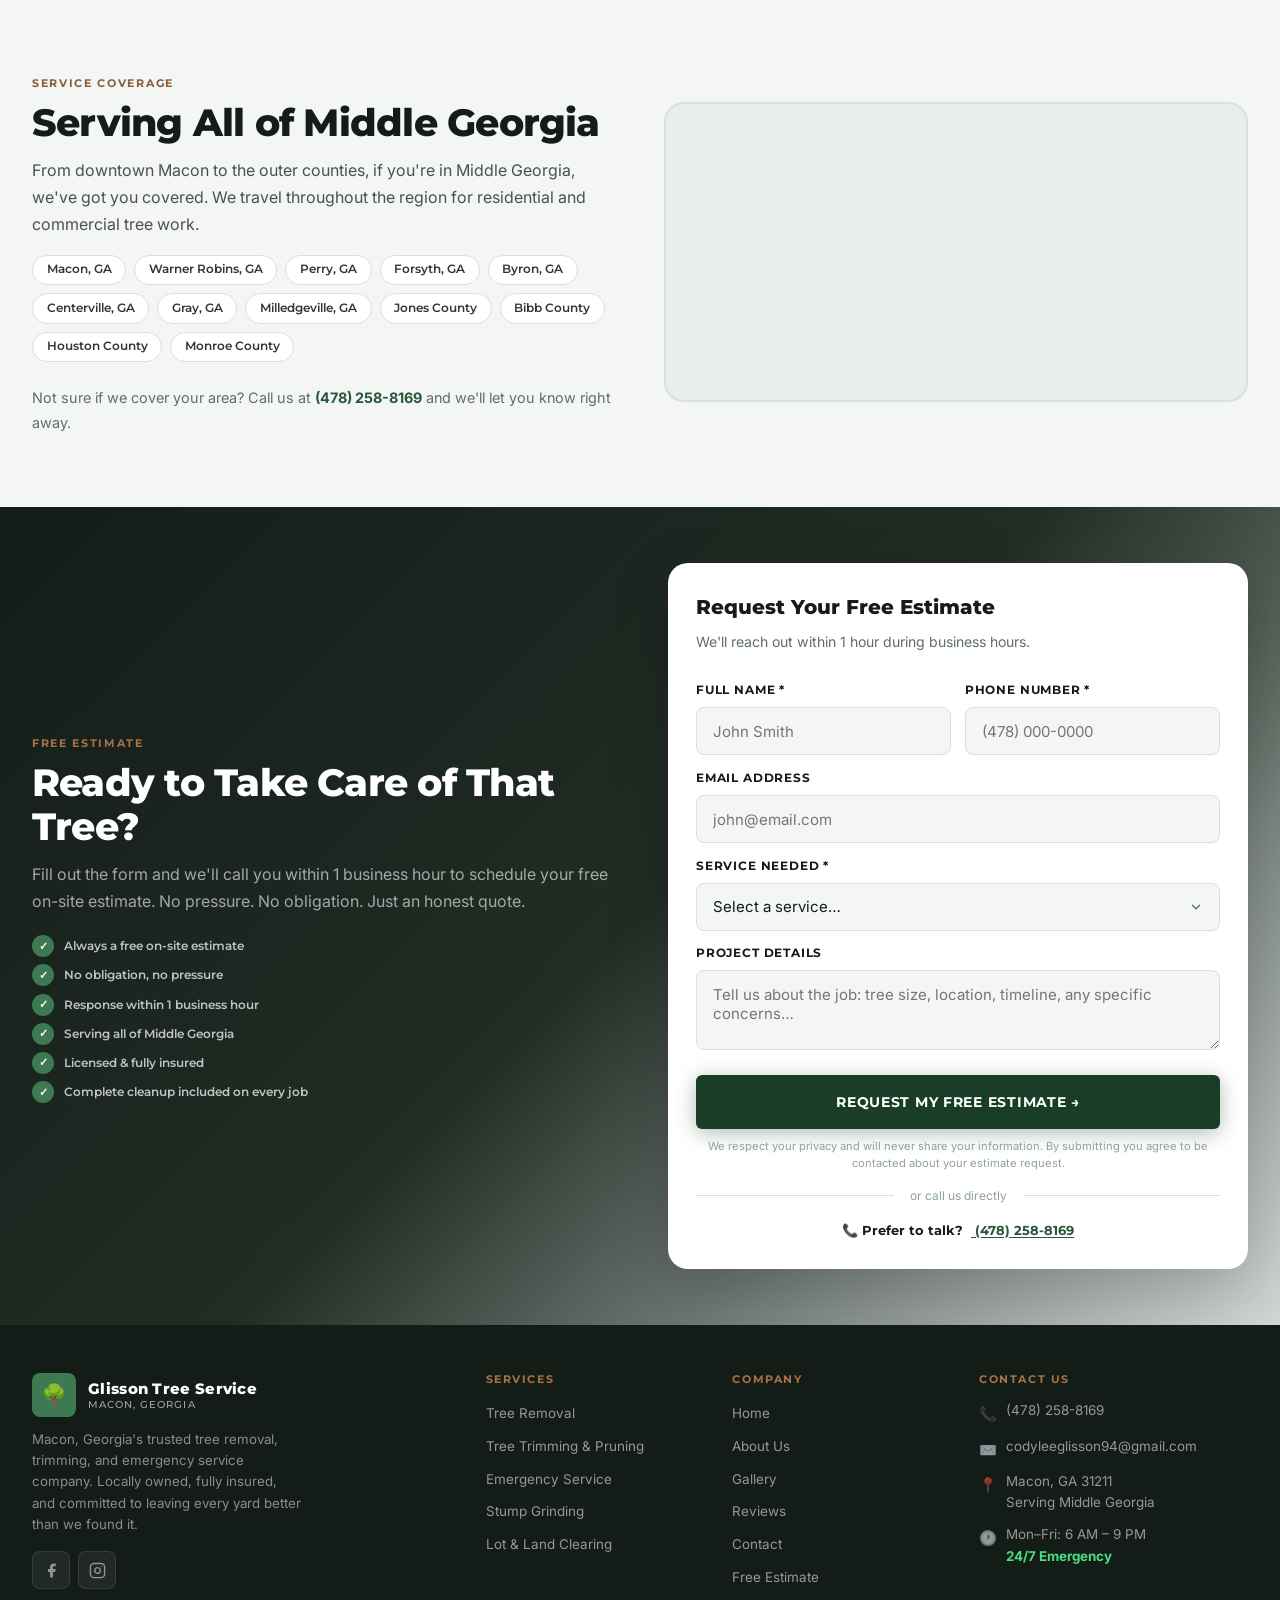
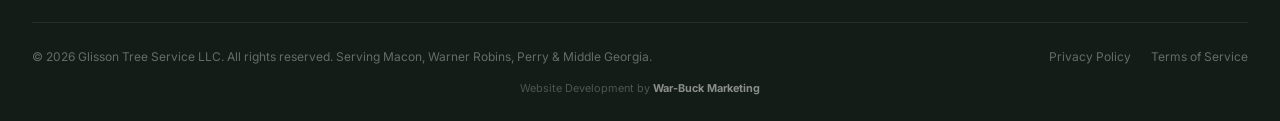
==== commit 413ad207: "Polish sitewide copy: remove em-dashes and tighten phrasing Rewrote body copy across all 10 public p" ====
--- a/index.html
+++ b/index.html
@@ -85,7 +85,7 @@
   <div class="ann-bar" role="banner">
     <div class="ann-bar-inner">
       <span class="ann-emergency-dot"></span>
-      <span>⚡ 24/7 Emergency Tree Service — Storm damage? Tree down? <a href="tel:+14782588169">Call (478) 258-8169 Now</a></span>
+      <span>⚡ 24/7 Emergency Tree Service. Storm damage? Tree down? <a href="tel:+14782588169">Call (478) 258-8169 Now</a></span>
     </div>
     <button class="ann-bar-dismiss" aria-label="Dismiss announcement">✕</button>
   </div>
@@ -155,13 +155,13 @@
   <main>
 
   <!-- ═══════ HERO ═══════ -->
-  <section class="hero" aria-label="Hero — Glisson Tree Service">
+  <section class="hero" aria-label="Homepage hero for Glisson Tree Service">
     <div class="hero-bg" style="background-image:url('https://images.unsplash.com/photo-1441974231531-c6227db76b6e?auto=format&fit=crop&w=1920&q=80')"></div>
     <div class="hero-overlay"></div>
     <div class="hero-content">
       <div class="hero-badge">Macon, Georgia's Trusted Tree Experts</div>
-      <h1>Macon's Most <em>Trusted Tree Service</em> — Safer Properties, Cleaner Yards</h1>
-      <p class="hero-sub">From emergency storm response to precision trimming and full lot clearing — Glisson Tree Service protects what matters most. Licensed, insured, and backed by a crew that treats your property like their own.</p>
+      <h1>Macon's Most <em>Trusted Tree Service</em> for Safer Properties, Cleaner Yards</h1>
+      <p class="hero-sub">From emergency storm response to precision trimming and full lot clearing, Glisson Tree Service protects what matters most. Licensed, insured, and backed by a crew that treats your property like their own.</p>
       <div class="hero-actions">
         <a href="#quote" class="btn btn-primary btn-lg">Get My Free Estimate →</a>
         <a href="tel:+14782588169" class="btn btn-outline btn-lg">📞 (478) 258-8169</a>
@@ -198,7 +198,7 @@
       <div class="trust-item"><div class="trust-item-icon">🎯</div> Free On-Site Estimates</div>
       <div class="trust-item"><div class="trust-item-icon">⚡</div> 24/7 Emergency Service</div>
       <div class="trust-item"><div class="trust-item-icon">★</div> 5-Star Rated</div>
-      <div class="trust-item"><div class="trust-item-icon">📍</div> Locally Owned — Macon, GA</div>
+      <div class="trust-item"><div class="trust-item-icon">📍</div> Locally Owned in Macon, GA</div>
     </div>
   </div>
 
@@ -208,7 +208,7 @@
       <div class="section-center reveal">
         <span class="section-label">What We Do</span>
         <h2 class="section-title">Complete Tree Care for Middle Georgia</h2>
-        <p class="section-sub">Every service is performed safely, efficiently, and with full attention to your property — from large-scale removals to precision pruning.</p>
+        <p class="section-sub">Every service is performed safely, efficiently, and with full attention to your property, from large-scale removals to precision pruning.</p>
       </div>
       <div class="services-grid">
 
@@ -220,7 +220,7 @@
           <div class="service-card-body">
             <div class="service-icon">🌳</div>
             <h3>Tree Removal</h3>
-            <p>Safe, efficient removal of trees of any size — from overgrown pines to massive oaks. We protect your yard and clean up completely.</p>
+            <p>Safe, efficient removal of trees of any size, from overgrown pines to massive oaks. We protect your yard and clean up completely.</p>
             <a href="tree-removal.html" class="card-link">Learn More →</a>
           </div>
         </div>
@@ -245,7 +245,7 @@
           <div class="service-card-body">
             <div class="service-icon">🚨</div>
             <h3>Emergency Tree Service</h3>
-            <p>Storm damage or a tree down on your home? We respond fast — 24 hours a day, 7 days a week to make your property safe again.</p>
+            <p>Storm damage or a tree down on your home? We respond fast, 24 hours a day, 7 days a week, to make your property safe again.</p>
             <a href="emergency-tree-service.html" class="card-link">Learn More →</a>
           </div>
         </div>
@@ -309,7 +309,7 @@
         <div class="why-content reveal reveal-delay-1">
           <span class="section-label">Why Glisson?</span>
           <h2 class="section-title">A Young Team That Operates Like a Well-Oiled Machine</h2>
-          <p>Our customers say it best — Glisson Tree Service combines the energy and efficiency of a tight crew with the professionalism and equipment of an industry veteran. We leave every yard cleaner than we found it.</p>
+          <p>Our customers say it best: Glisson Tree Service combines the energy and efficiency of a tight crew with the professionalism and equipment of an industry veteran. We leave every yard cleaner than we found it.</p>
           <div class="why-list">
             <div class="why-item">
               <div class="why-check">✓</div>
@@ -322,7 +322,7 @@
               <div class="why-check">✓</div>
               <div class="why-item-text">
                 <h4>Professional Equipment</h4>
-                <p>We use commercial-grade equipment for safer, faster, cleaner work — from bucket trucks to precision stump grinders.</p>
+                <p>We use commercial-grade equipment for safer, faster, cleaner work, from bucket trucks to precision stump grinders.</p>
               </div>
             </div>
             <div class="why-item">
@@ -343,7 +343,7 @@
               <div class="why-check">✓</div>
               <div class="why-item-text">
                 <h4>Locally Owned & Community-Focused</h4>
-                <p>We live and work in Macon. Every job we do reflects on our community — we take that seriously.</p>
+                <p>We live and work in Macon, and every job we do reflects on our community. We take that seriously.</p>
               </div>
             </div>
           </div>
@@ -360,7 +360,7 @@
         <div class="emergency-content reveal">
           <div class="emergency-badge"><span class="emergency-pulse"></span> Emergency Response</div>
           <h2>Tree Down? We're On Our Way.</h2>
-          <p>Severe weather can turn a healthy tree into a dangerous hazard in seconds. Glisson Tree Service provides rapid emergency response to protect your home, family, and property — any hour of the day or night.</p>
+          <p>Severe weather can turn a healthy tree into a dangerous hazard in seconds. Glisson Tree Service provides rapid emergency response to protect your home, family, and property, any hour of the day or night.</p>
           <div class="emergency-features">
             <div class="emergency-feature"><span class="emergency-feature-dot"></span> Rapid 2–4 Hour Response Time</div>
             <div class="emergency-feature"><span class="emergency-feature-dot"></span> Storm Damage Assessment</div>
@@ -399,7 +399,7 @@
         <div class="process-step reveal reveal-delay-2">
           <div class="process-num">2</div>
           <h4>Get Your Free Quote</h4>
-          <p>We assess the job in person and give you a clear, honest price — no hidden fees or surprises.</p>
+          <p>We assess the job in person and give you a clear, honest price, with no hidden fees or surprises.</p>
         </div>
         <div class="process-step reveal reveal-delay-3">
           <div class="process-num">3</div>
@@ -443,12 +443,12 @@
       <div class="section-center reveal">
         <span class="section-label">Our Work</span>
         <h2 class="section-title">Real Jobs. Real Results.</h2>
-        <p class="section-sub" style="color:rgba(255,255,255,0.5)">Every project in Macon and Middle Georgia is handled with the same care and precision — no matter the size.</p>
+        <p class="section-sub" style="color:rgba(255,255,255,0.5)">Every project in Macon and Middle Georgia is handled with the same care and precision, no matter the size.</p>
       </div>
       <div class="gallery-grid">
         <div class="gallery-item reveal">
           <img src="images/lot-cleared-result.jpg" alt="Lot clearing result Macon Georgia" loading="lazy" />
-          <div class="gallery-overlay"><span>Full Lot Clearing — Monroe County</span></div>
+          <div class="gallery-overlay"><span>Full Lot Clearing in Monroe County</span></div>
         </div>
         <div class="gallery-item reveal reveal-delay-1">
           <img src="images/equipment-skid-steer.jpg" alt="Skid steer tree removal Macon GA" loading="lazy" />
@@ -456,11 +456,11 @@
         </div>
         <div class="gallery-item reveal reveal-delay-2">
           <img src="images/hero-climber.jpg" alt="Expert climber tree service Macon Georgia" loading="lazy" />
-          <div class="gallery-overlay"><span>Expert Climber — 80ft Pine</span></div>
+          <div class="gallery-overlay"><span>Expert Climber on an 80ft Pine</span></div>
         </div>
         <div class="gallery-item reveal reveal-delay-3">
           <img src="images/notch-cut-rigging.jpg" alt="Precision tree felling Macon GA" loading="lazy" />
-          <div class="gallery-overlay"><span>Precision Felling — Macon, GA</span></div>
+          <div class="gallery-overlay"><span>Precision Felling in Macon, GA</span></div>
         </div>
         <div class="gallery-item reveal reveal-delay-4">
           <img src="images/aerial-tree-felling.jpg" alt="Aerial view tree removal Middle Georgia" loading="lazy" />
@@ -497,7 +497,7 @@
 
         <div class="testimonial-card reveal reveal-delay-2">
           <div class="stars" role="img" aria-label="5 out of 5 stars">★★★★★</div>
-          <p class="testimonial-text">"Wonderful team — did exactly what we requested and were able to add a few services we realized we needed once they started. The yard was cleaner than when they arrived!"</p>
+          <p class="testimonial-text">"Wonderful team. They did exactly what we requested and were able to add a few services we realized we needed once they started. The yard was cleaner than when they arrived!"</p>
           <div class="testimonial-author">
             <div class="author-avatar">JT</div>
             <div>
@@ -562,7 +562,7 @@
             <span class="faq-chevron">▾</span>
           </button>
           <div class="faq-answer" role="region">
-            <div class="faq-answer-inner">Pricing depends on tree size, species, location, and access. Small trees typically start lower, while large hardwoods like oaks require more equipment and time. The most accurate way to get a price is our free on-site estimate — call (478) 258-8169 to schedule.</div>
+            <div class="faq-answer-inner">Pricing depends on tree size, species, location, and access. Small trees typically start lower, while large hardwoods like oaks require more equipment and time. The most accurate way to get a price is our free on-site estimate. Call (478) 258-8169 to schedule.</div>
           </div>
         </div>
 
@@ -572,7 +572,7 @@
             <span class="faq-chevron">▾</span>
           </button>
           <div class="faq-answer" role="region">
-            <div class="faq-answer-inner">Absolutely. We offer 24/7 emergency tree service for storm damage, fallen trees, and hazardous situations. If a tree comes down on your home, car, or power line — call (478) 258-8169 immediately and we'll respond as fast as possible.</div>
+            <div class="faq-answer-inner">Absolutely. We offer 24/7 emergency tree service for storm damage, fallen trees, and hazardous situations. If a tree comes down on your home, car, or power line, call (478) 258-8169 immediately and we'll respond as fast as possible.</div>
           </div>
         </div>
 
@@ -612,7 +612,7 @@
             <span class="faq-chevron">▾</span>
           </button>
           <div class="faq-answer" role="region">
-            <div class="faq-answer-inner">Yes, this is one of our specialties. We use sectional removal techniques — cutting the tree piece by piece from the top down — to safely remove trees in tight spaces near structures, fences, and power lines.</div>
+            <div class="faq-answer-inner">Yes, this is one of our specialties. We use sectional removal techniques, cutting the tree piece by piece from the top down, to safely remove trees in tight spaces near structures, fences, and power lines.</div>
           </div>
         </div>
 
@@ -627,7 +627,7 @@
         <div class="reveal">
           <span class="section-label">Service Coverage</span>
           <h2 class="section-title">Serving All of Middle Georgia</h2>
-          <p>From downtown Macon to the outer counties — if you're in Middle Georgia, we've got you covered. We travel throughout the region for residential and commercial tree work.</p>
+          <p>From downtown Macon to the outer counties, if you're in Middle Georgia, we've got you covered. We travel throughout the region for residential and commercial tree work.</p>
           <div class="area-chips">
             <span class="area-chip">Macon, GA</span>
             <span class="area-chip">Warner Robins, GA</span>
@@ -642,13 +642,13 @@
             <span class="area-chip">Houston County</span>
             <span class="area-chip">Monroe County</span>
           </div>
-          <p style="margin-top:1.5rem; font-size:0.9rem; color:var(--smoke)">Not sure if we cover your area? Call us at <a href="tel:+14782588169" style="color:var(--forest-mid);font-weight:700">(478) 258-8169</a> — we'll let you know right away.</p>
+          <p style="margin-top:1.5rem; font-size:0.9rem; color:var(--smoke)">Not sure if we cover your area? Call us at <a href="tel:+14782588169" style="color:var(--forest-mid);font-weight:700">(478) 258-8169</a> and we'll let you know right away.</p>
         </div>
         <div class="area-map reveal reveal-delay-2">
           <iframe
             src="https://www.google.com/maps/embed?pb=!1m18!1m12!1m3!1d106835.84474099636!2d-83.79447449492187!3d32.84068930000001!2m3!1f0!2f0!3f0!3m2!1i1024!2i768!4f13.1!3m3!1m2!1s0x88f3f3a8ce638071%3A0xb55f5e9a9daebd3f!2sMacon%2C%20GA!5e0!3m2!1sen!2sus!4v1749000000000"
             loading="lazy" allowfullscreen="" referrerpolicy="no-referrer-when-downgrade"
-            title="Glisson Tree Service service area map — Macon GA and Middle Georgia">
+            title="Glisson Tree Service service area map for Macon GA and Middle Georgia">
           </iframe>
         </div>
       </div>
@@ -664,7 +664,7 @@
           <h2 id="form-heading">Ready to Take Care of That Tree?</h2>
           <p>Fill out the form and we'll call you within 1 business hour to schedule your free on-site estimate. No pressure. No obligation. Just an honest quote.</p>
           <div class="form-trust">
-            <div class="form-trust-item">Free on-site estimate — always</div>
+            <div class="form-trust-item">Always a free on-site estimate</div>
             <div class="form-trust-item">No obligation, no pressure</div>
             <div class="form-trust-item">Response within 1 business hour</div>
             <div class="form-trust-item">Serving all of Middle Georgia</div>
@@ -709,7 +709,7 @@
               </div>
               <div class="form-group">
                 <label for="q-details">Project Details</label>
-                <textarea id="q-details" name="details" placeholder="Tell us about the job — tree size, location, timeline, any specific concerns…"></textarea>
+                <textarea id="q-details" name="details" placeholder="Tell us about the job: tree size, location, timeline, any specific concerns…"></textarea>
               </div>
               <div class="form-submit-area">
                 <button type="submit" class="btn btn-primary btn-lg">
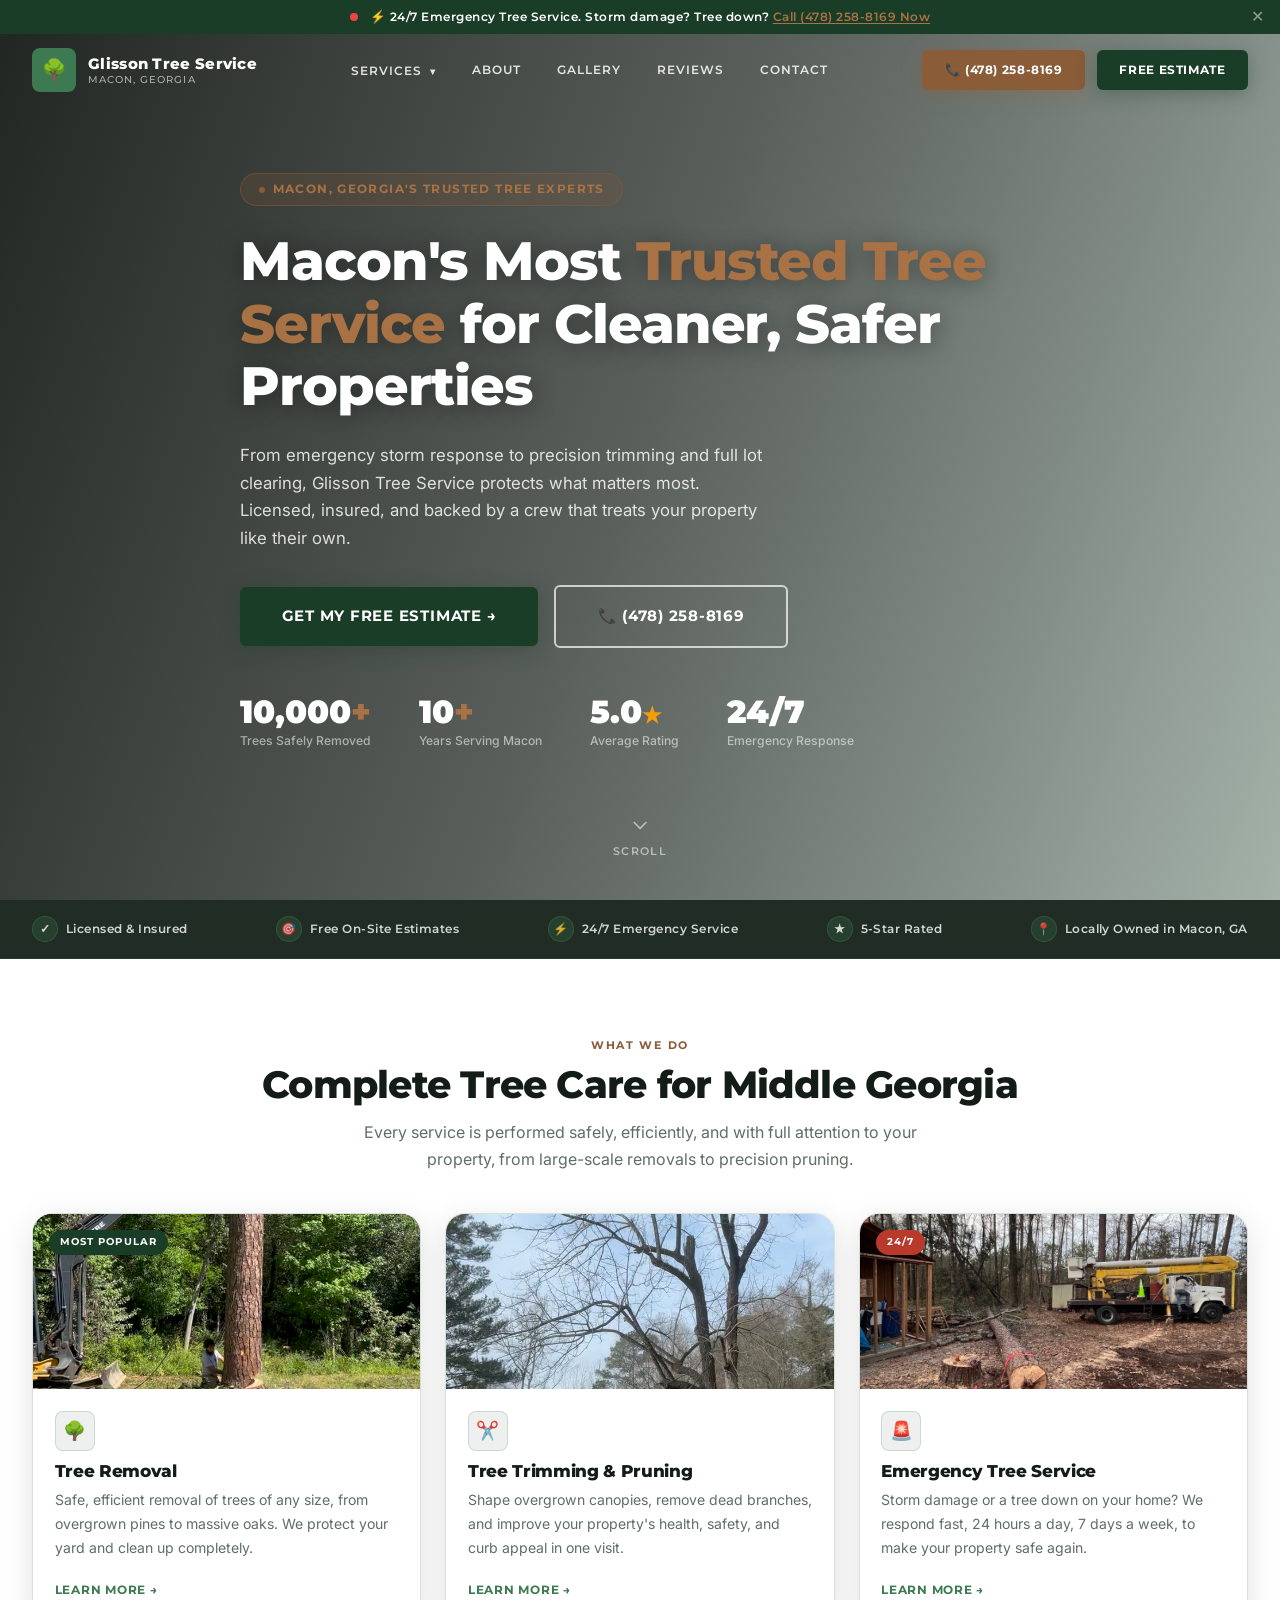
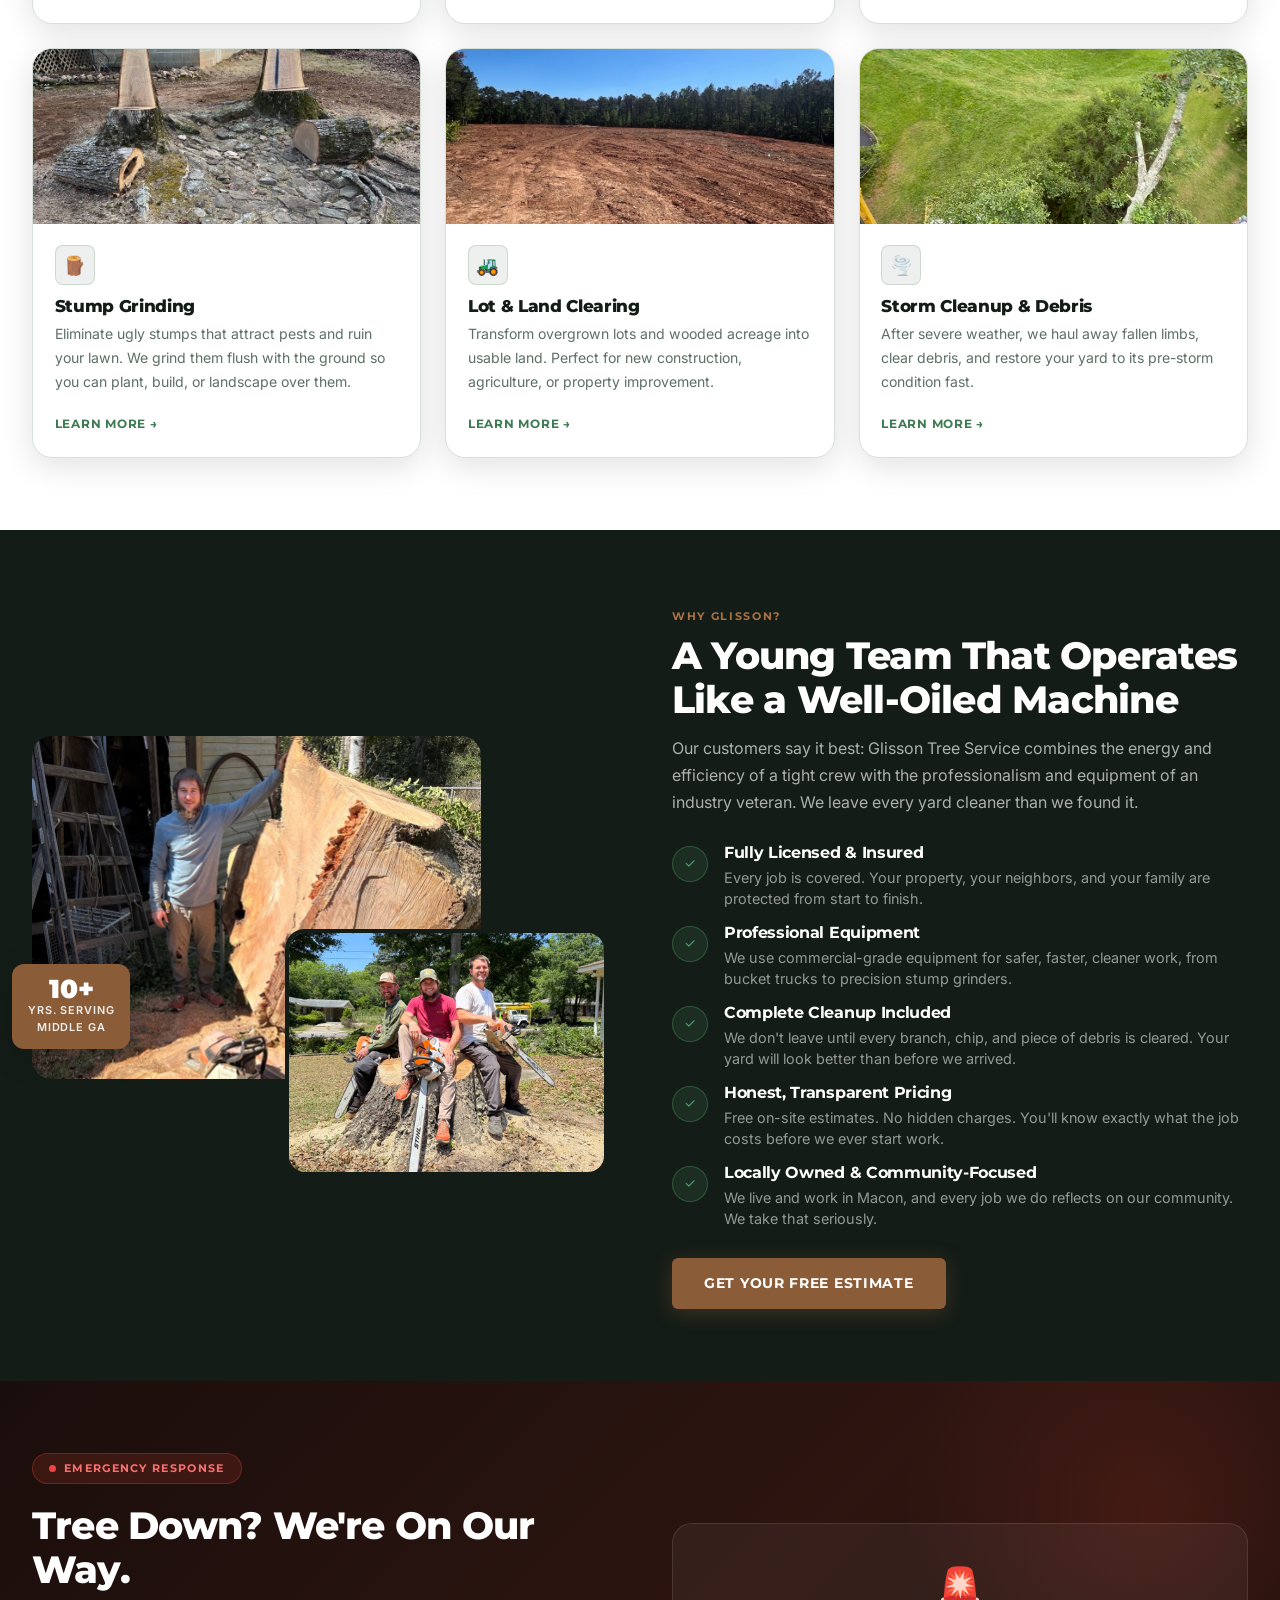
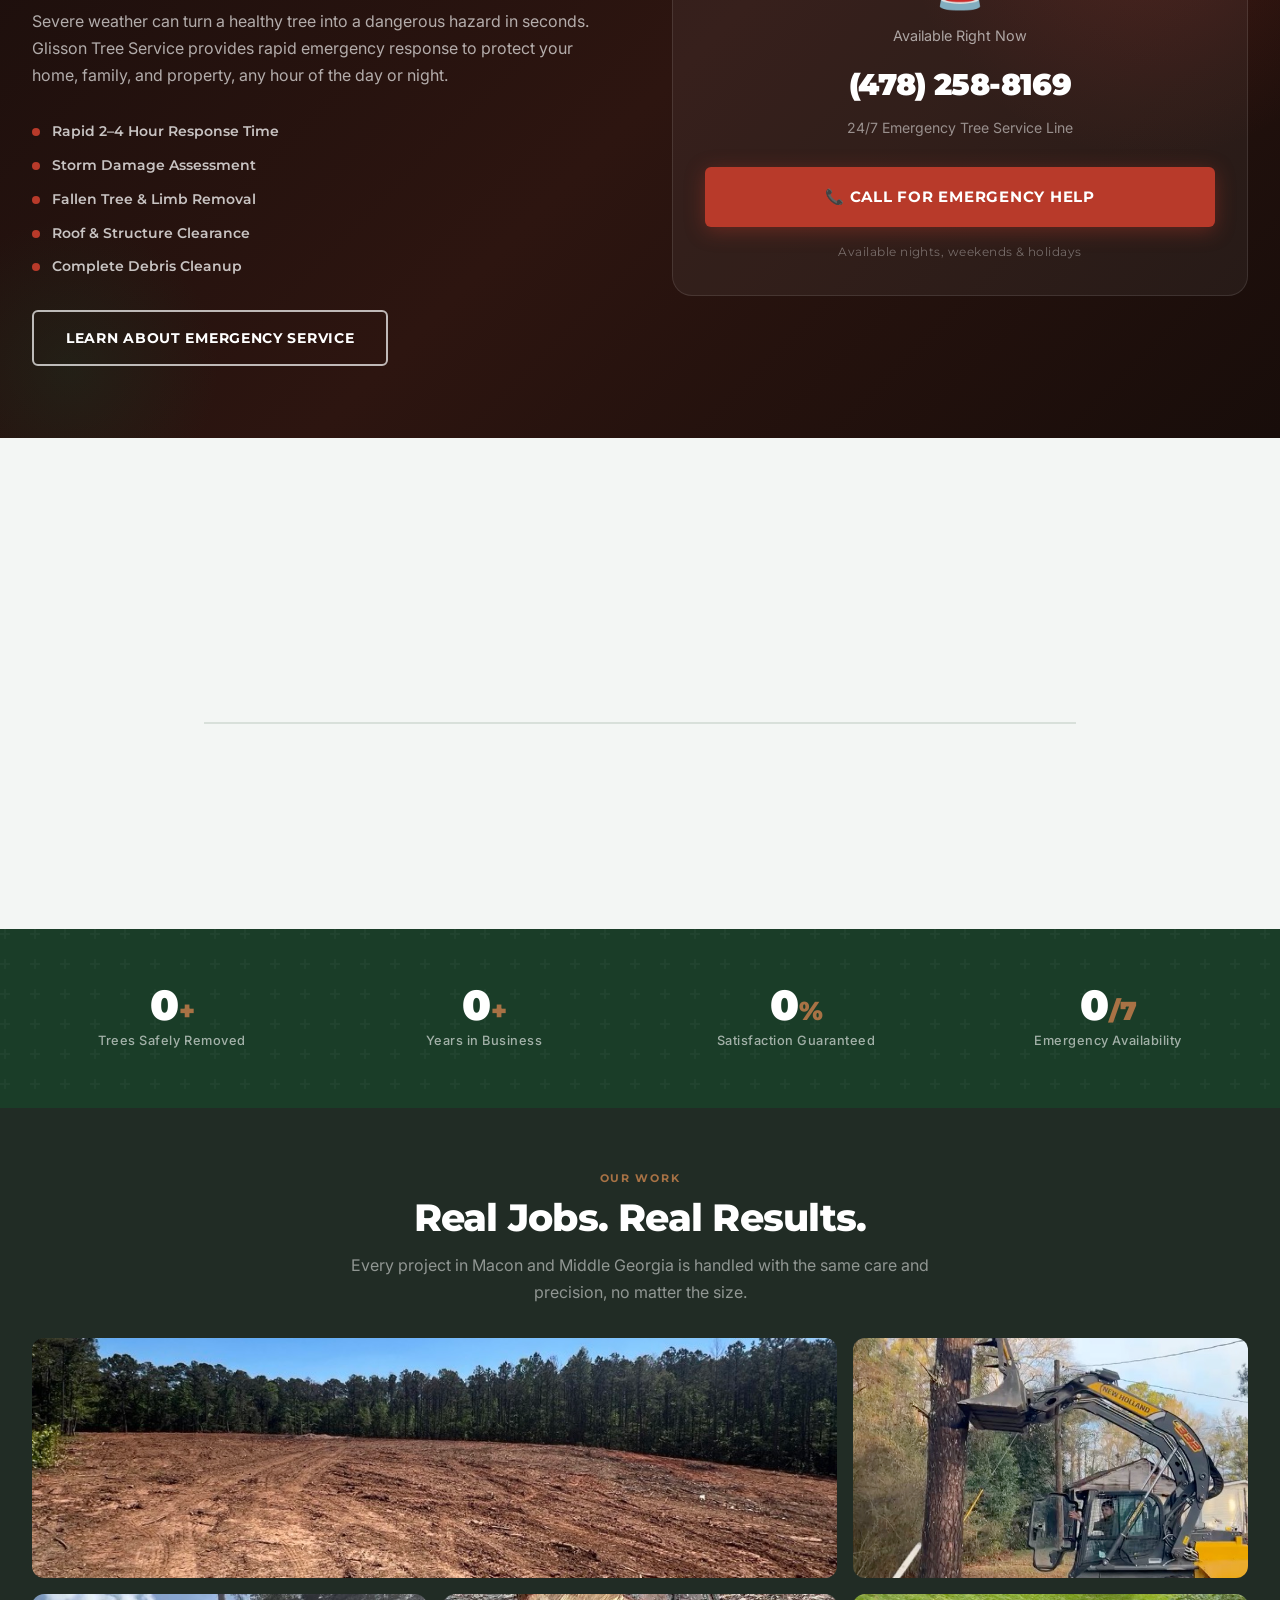
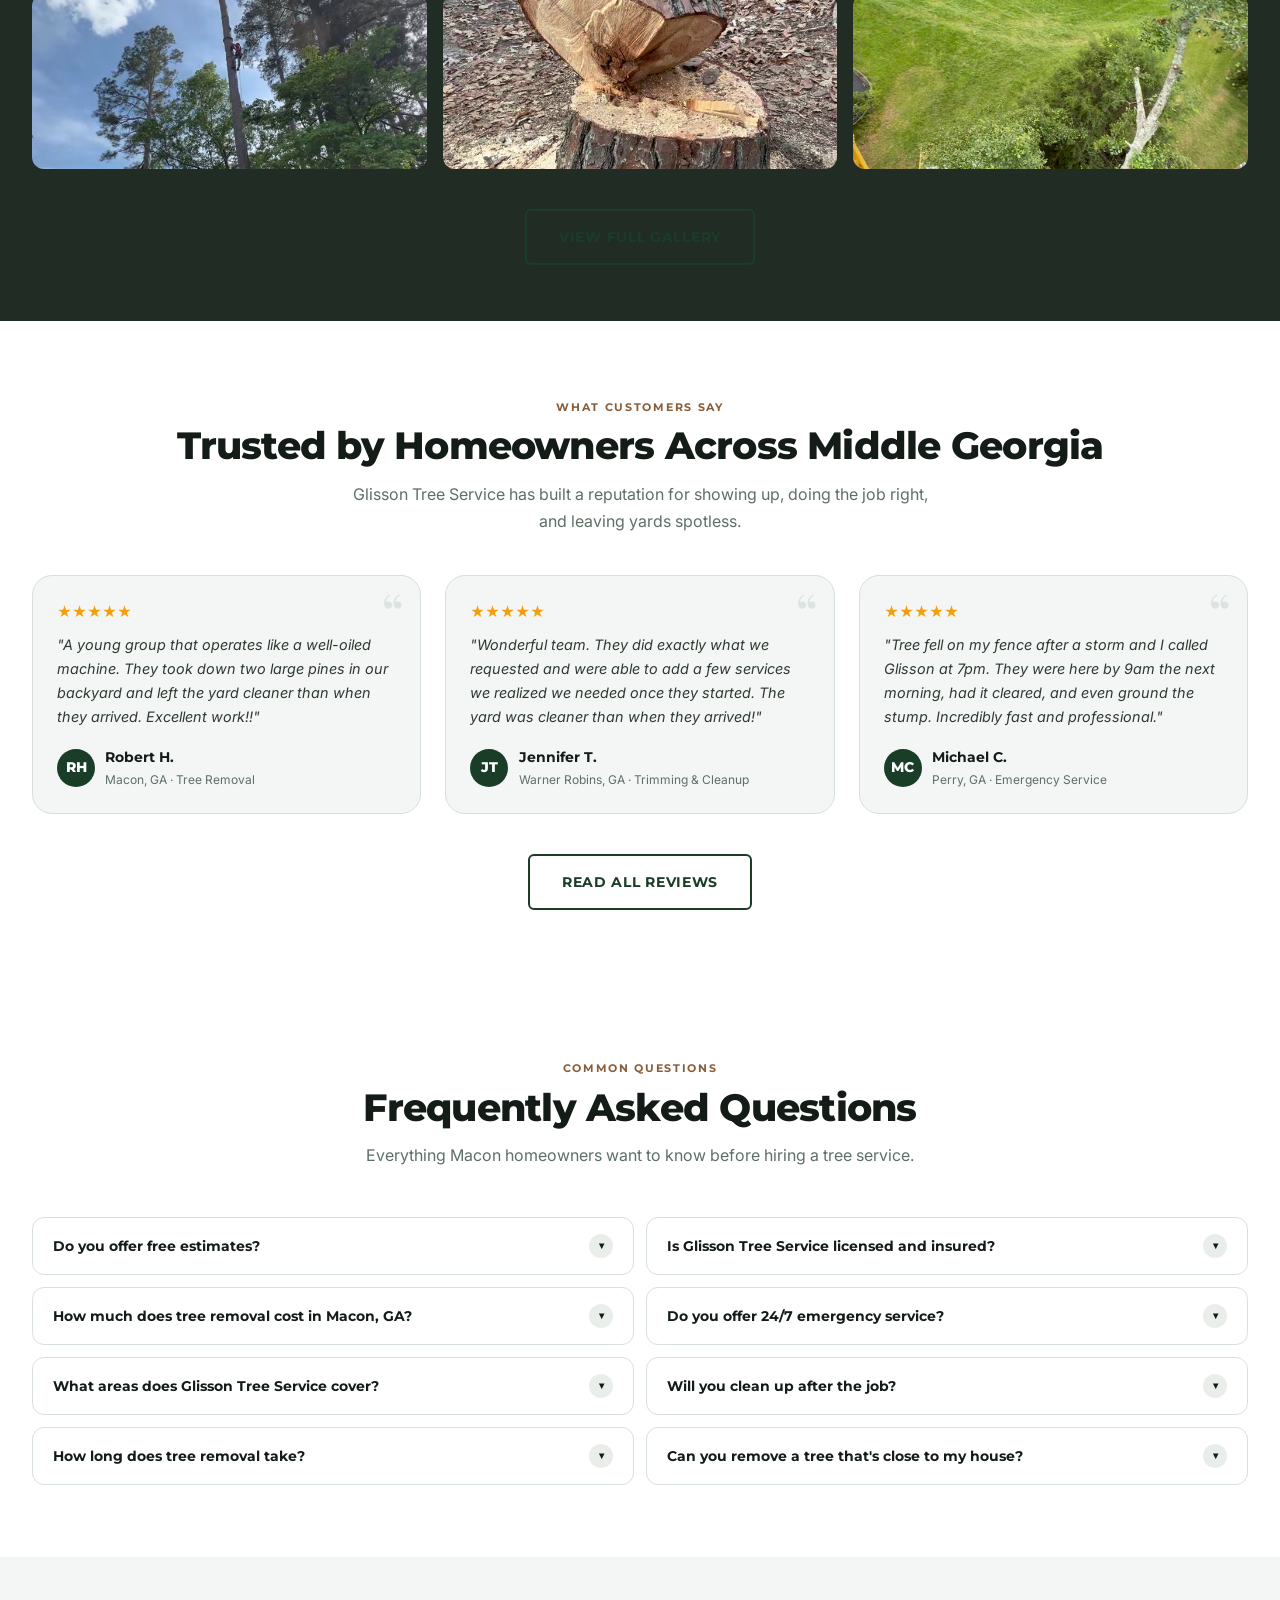
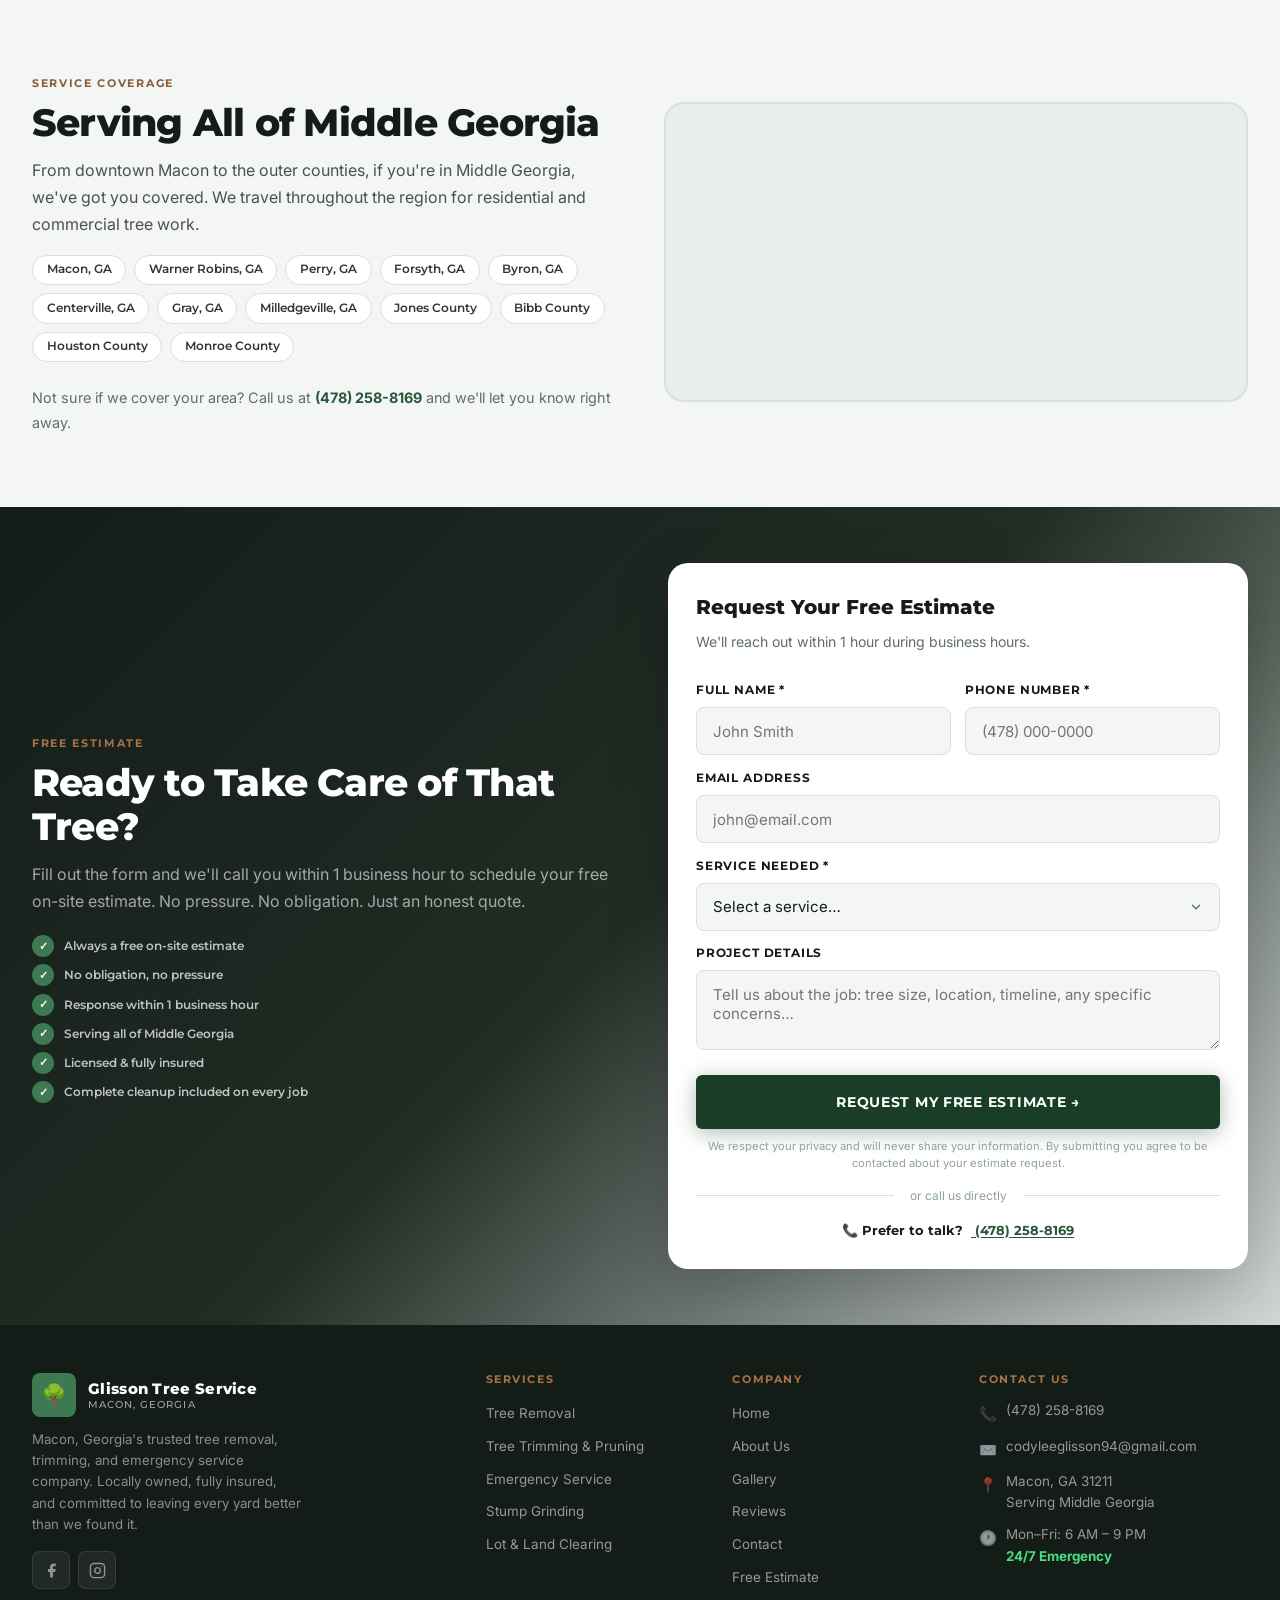
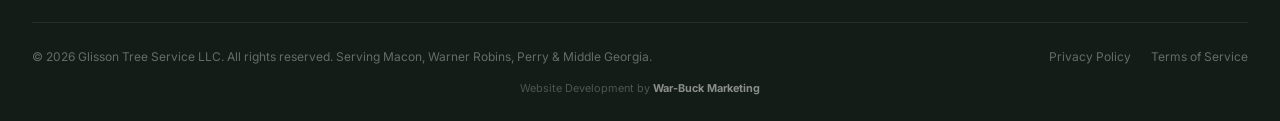
==== commit 99d37e37: "Update homepage hero headline for cleaner readability" ====
--- a/index.html
+++ b/index.html
@@ -160,7 +160,7 @@
     <div class="hero-overlay"></div>
     <div class="hero-content">
       <div class="hero-badge">Macon, Georgia's Trusted Tree Experts</div>
-      <h1>Macon's Most <em>Trusted Tree Service</em> for Safer Properties, Cleaner Yards</h1>
+      <h1>Macon's Most <em>Trusted Tree Service</em> for Cleaner, Safer Properties</h1>
       <p class="hero-sub">From emergency storm response to precision trimming and full lot clearing, Glisson Tree Service protects what matters most. Licensed, insured, and backed by a crew that treats your property like their own.</p>
       <div class="hero-actions">
         <a href="#quote" class="btn btn-primary btn-lg">Get My Free Estimate →</a>
